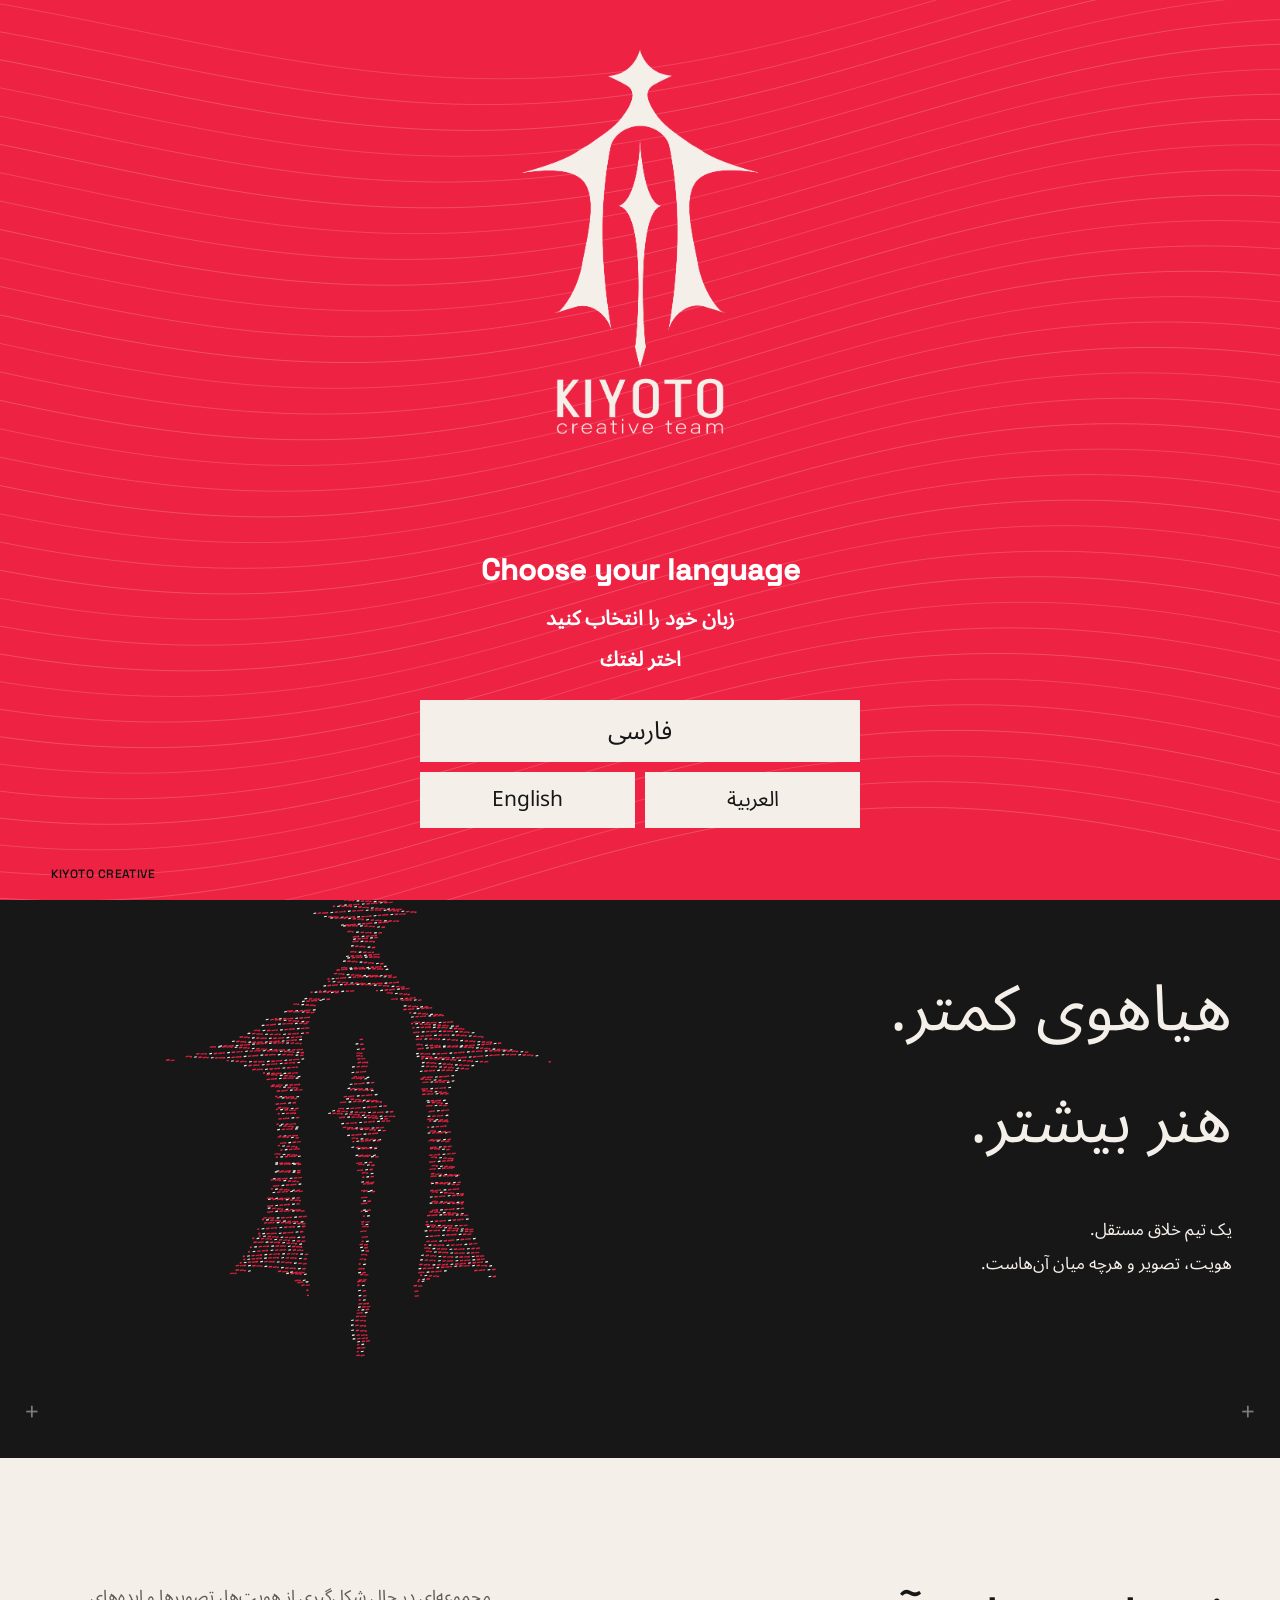
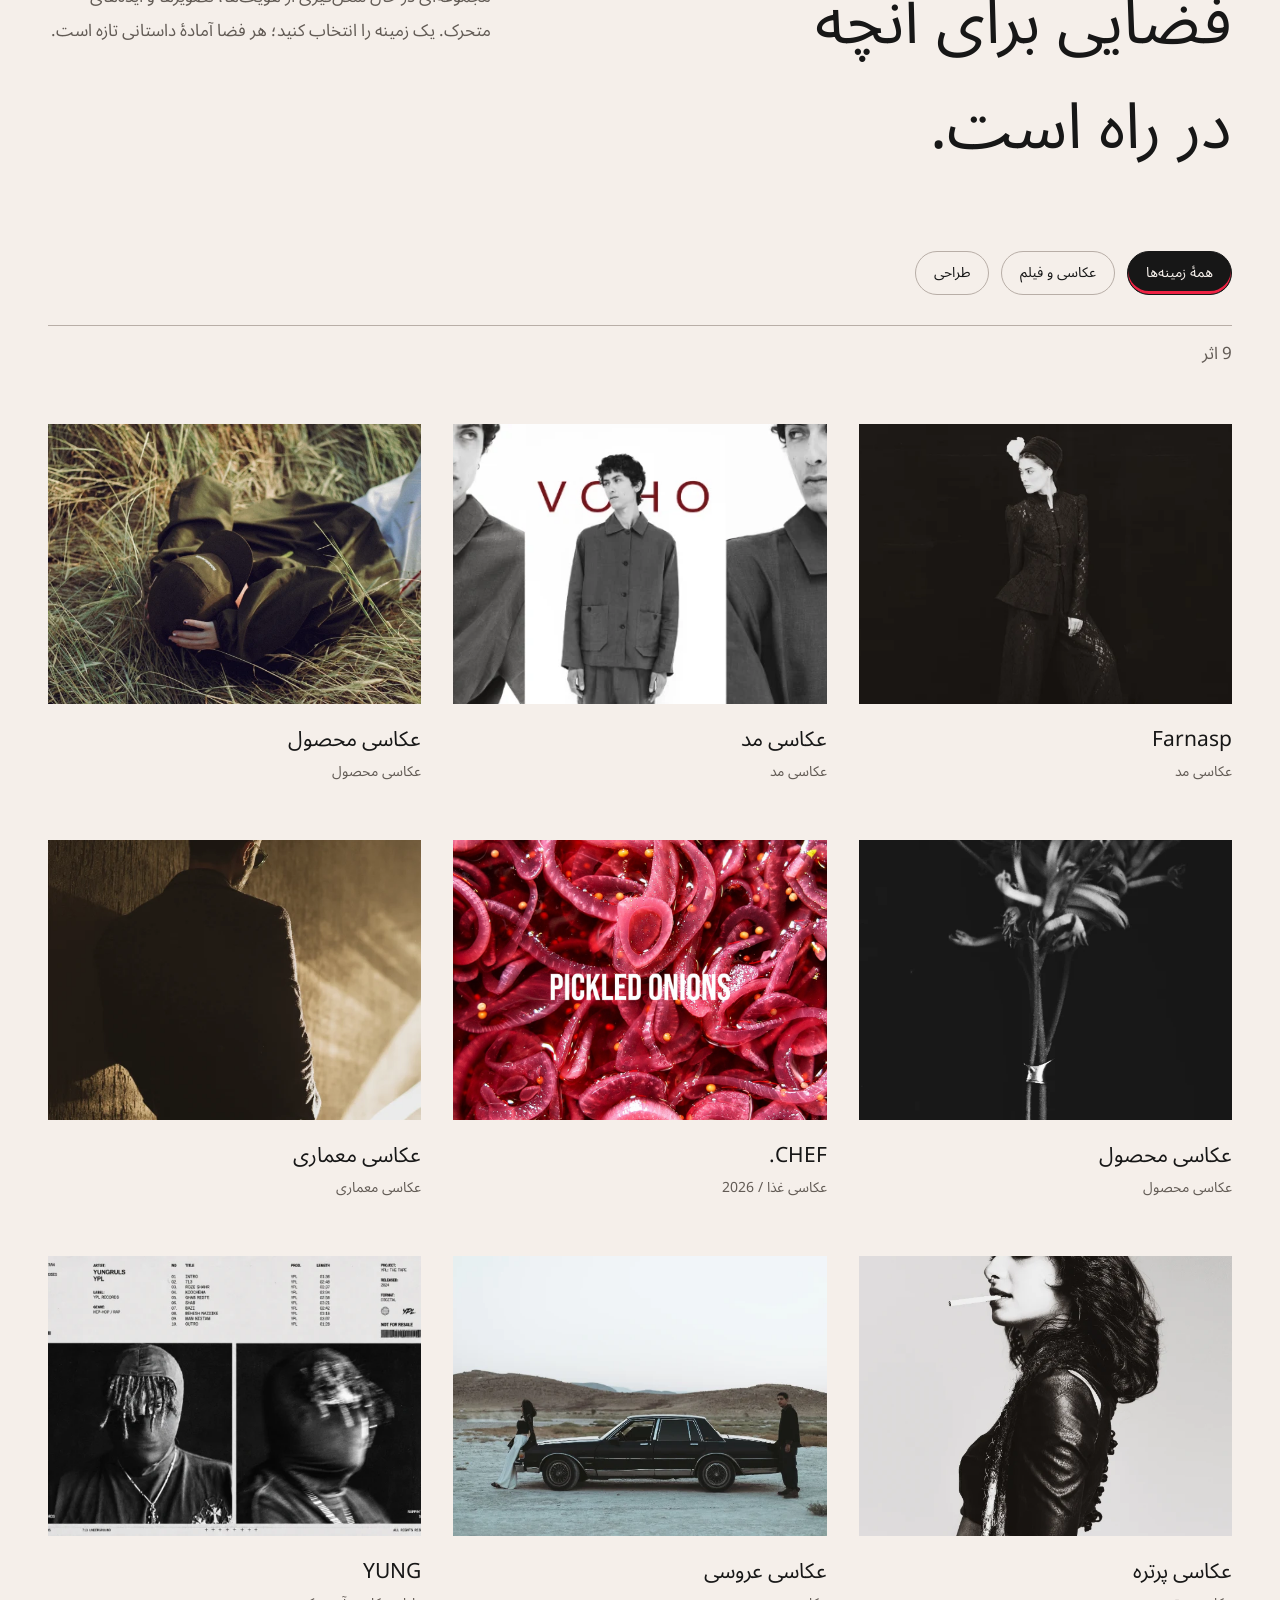
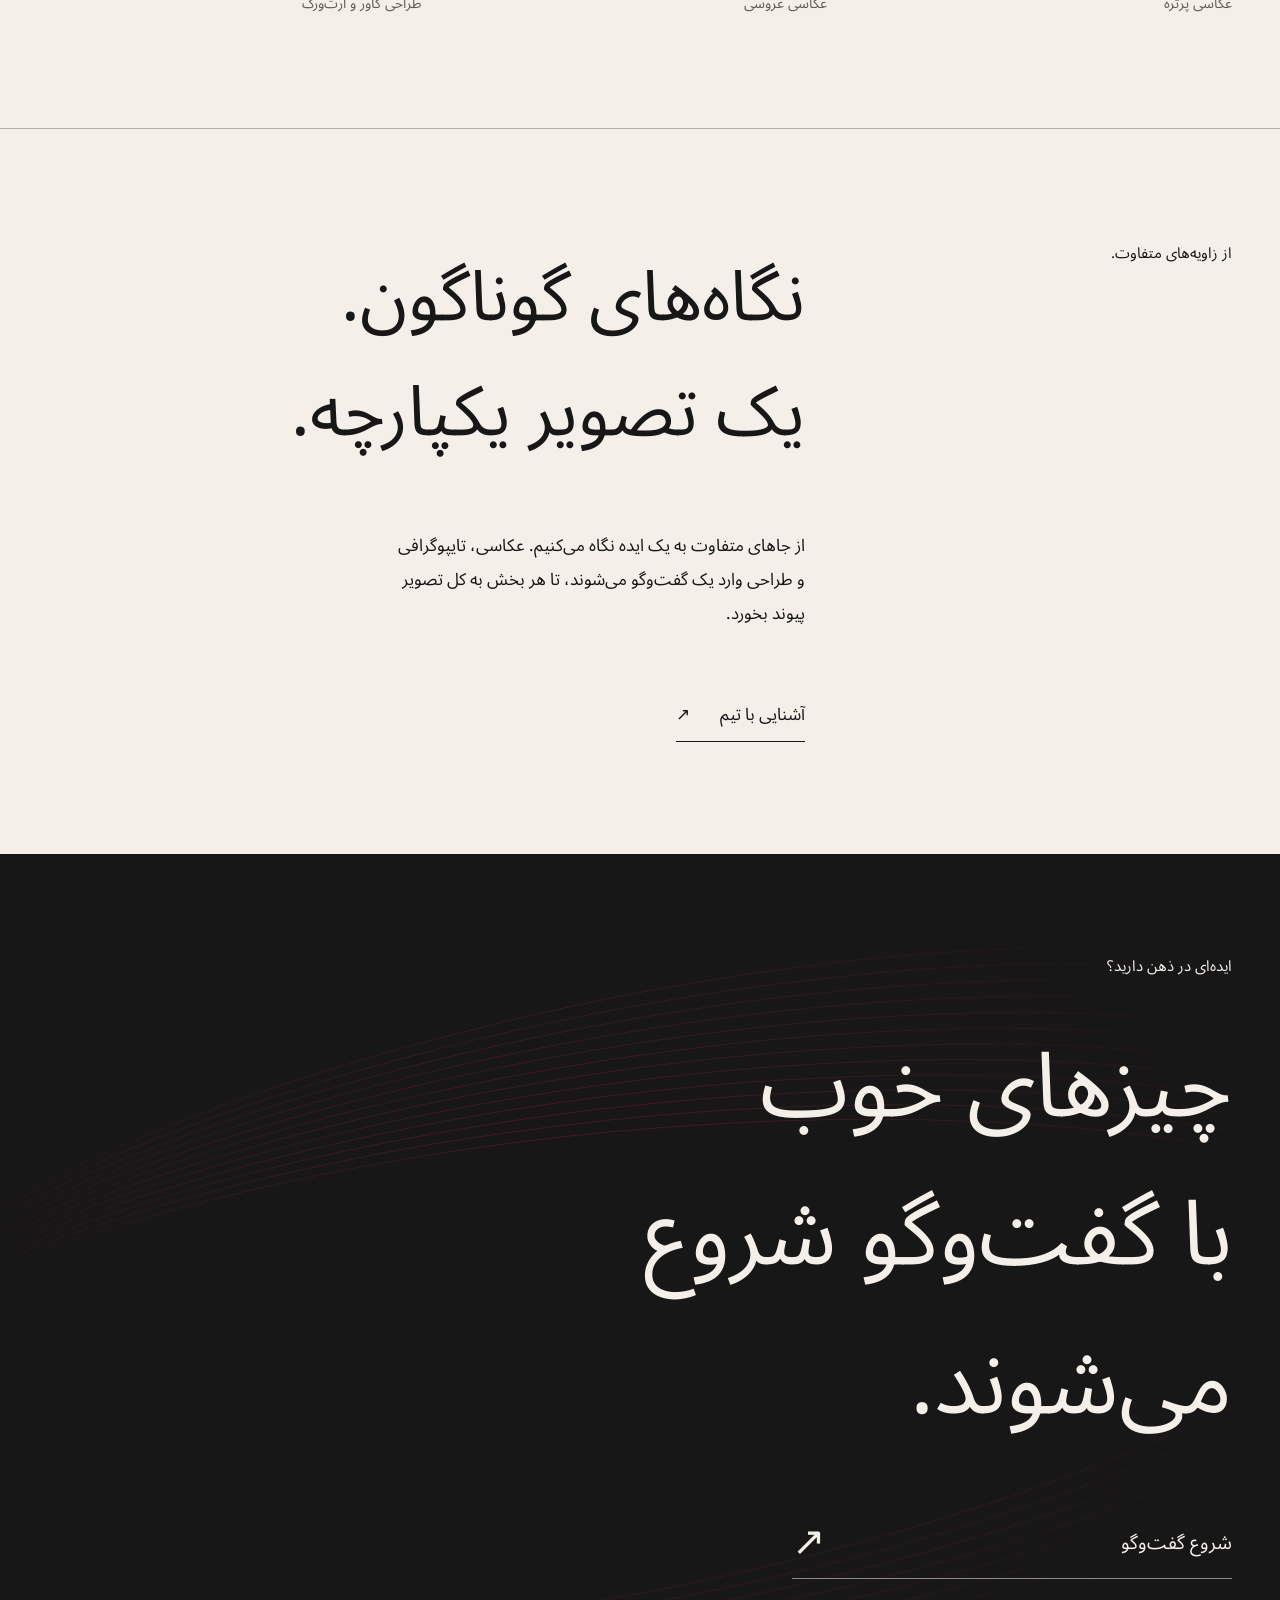
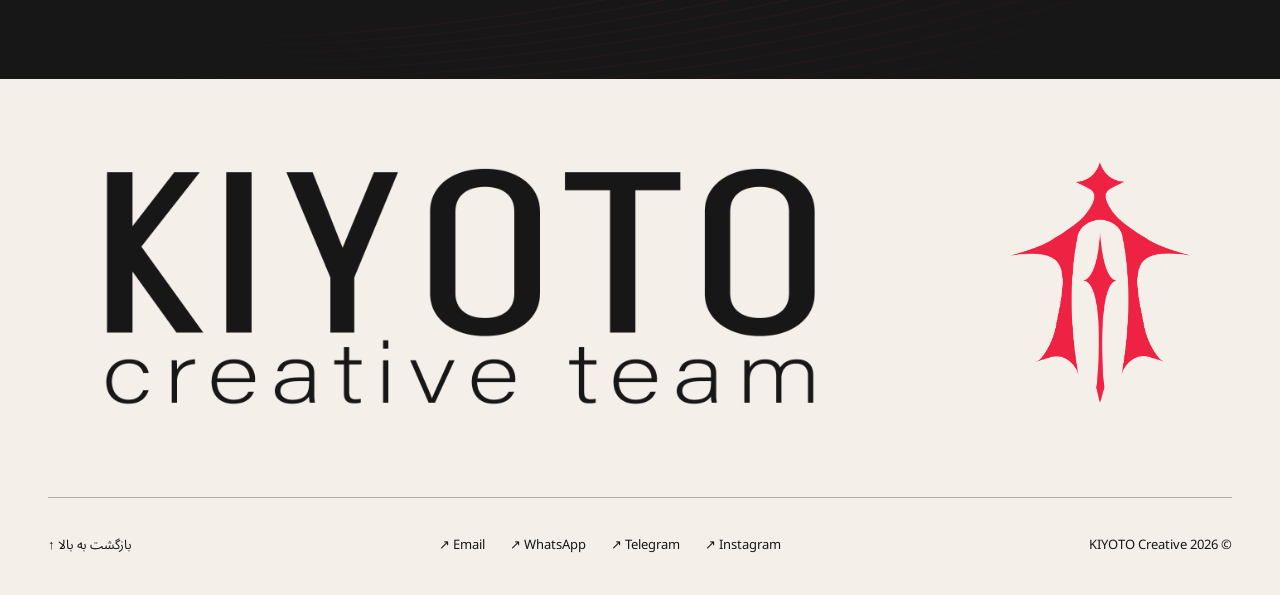
==== index.html @ bd4a12c4 "Update portfolio with KIYOTO Editor · erfan" ====
<!doctype html>
<html lang="fa" dir="rtl"><head><meta charset="utf-8"><meta name="viewport" content="width=device-width,initial-scale=1"><meta name="theme-color" content="#F5EFEA"><title>KIYOTO Creative Team</title><link rel="preload" href="assets/space-grotesk.ttf" as="font" type="font/ttf" crossorigin><link rel="stylesheet" href="assets/brand-masks.css?v=ea6741396519"><link rel="stylesheet" href="styles.css?v=574bdd9c2ec9"><script src="vendor/gsap.min.js?v=3d1bea374ab1" defer></script><script src="vendor/ScrollTrigger.min.js?v=b5bb360661f4" defer></script><script src="vendor/Flip.min.js?v=6e9434933eb2" defer></script><script src="assets/logo-points.js?v=62cf84e89394" defer></script><script src="content.js?v=70ec9538c563" defer></script><link rel="stylesheet" href="editor-runtime.css?v=fc6ba5ceea75"><script src="editor-data.js?v=8bdf3f2ffe4e" defer></script><script src="editor-runtime.js?v=61bc8ab4eb71" defer></script><script src="motion.js?v=027f578665e7" defer></script><script src="app.js?v=abcc11b5977e" defer></script><meta name="description" content="An independent creative team. Photography, film, brand identity and design."><link rel="canonical" href="https://kiyotoadv.github.io/"><link rel="icon" href="assets/site-favicon.png"><link rel="apple-touch-icon" href="assets/apple-touch-icon.png"><meta property="og:type" content="website"><meta property="og:title" content="KIYOTO Creative Team"><meta property="og:description" content="An independent creative team. Photography, film, brand identity and design."><meta property="og:url" content="https://kiyotoadv.github.io/"><meta property="og:image" content="https://kiyotoadv.github.io/assets/social-preview.png"><meta name="twitter:card" content="summary_large_image"><meta name="twitter:title" content="KIYOTO Creative Team"><meta name="twitter:description" content="An independent creative team. Photography, film, brand identity and design."><meta name="twitter:image" content="https://kiyotoadv.github.io/assets/social-preview.png"></head><body data-page="work"><div id="app"></div><noscript>KIYOTO — Please enable JavaScript. لطفاً جاوااسکریپت را فعال کنید.</noscript></body></html>
---- assets/brand-masks.css ----
:root{--symbol-mask:url("[data-uri]");--full-mask:url("[data-uri]")}
---- styles.css ----
@font-face{font-family:Space;src:url('assets/space-grotesk.ttf') format('truetype');font-weight:400;font-display:swap}
@font-face{font-family:Persian;src:url('assets/NotoSansArabic-Regular.ttf') format('truetype');font-weight:400;font-display:swap}
:root{--paper:#F5EFEA;--ink:#171717;--pink:#EE2243;--wine:#A5122C;--muted:#625B55;--rule:#b8aea7;--gutter:4vw;--ease:cubic-bezier(.22,.8,.18,1);color-scheme:light}
*{box-sizing:border-box}html{scroll-behavior:smooth;background:var(--paper);scroll-padding-top:32px}body{margin:0;background:var(--paper);color:var(--ink);font:400 17px/1.6 Space,Arial,sans-serif;-webkit-font-smoothing:antialiased;-webkit-tap-highlight-color:#ee224333}html[dir=rtl] body{font-family:Persian,Arial,sans-serif}a{color:inherit;text-decoration:none}button,select{font:inherit;color:inherit}button{cursor:pointer;border:0;border-radius:0;background:none}button,a,summary,select{touch-action:manipulation}button:focus-visible,a:focus-visible,summary:focus-visible,select:focus-visible,canvas:focus-visible{outline:3px solid var(--wine);outline-offset:5px}button[disabled]{cursor:default}h1,h2,h3,p,figure{margin:0}h1,h2,h3{font-weight:400;line-height:1.06;letter-spacing:-.055em}p{max-width:58ch;line-height:1.8;text-wrap:pretty}html[dir=rtl] h1,html[dir=rtl] h2,html[dir=rtl] h3{letter-spacing:0;line-height:1.65}html[dir=rtl] p{line-height:2}img{display:block;width:100%;height:100%;object-fit:cover}i{font-style:normal}[hidden]{display:none!important}.section{padding:120px var(--gutter)}.small-label{display:block;font-size:15px;line-height:1.6}.text-link{display:inline-flex;min-height:44px;gap:30px;align-items:center;border-bottom:1px solid var(--ink);padding-bottom:8px;margin-top:35px}.text-link:hover{color:var(--wine);border-color:var(--pink)}#main:focus{outline:none}.skip{position:fixed;inset-block-start:12px;inset-inline-start:12px;z-index:100;padding:12px 24px;background:var(--ink);color:var(--paper);transform:translateY(-180%)}.skip:focus{transform:none}.symbol{display:inline-block;width:25px;height:38px;background:currentColor;mask:var(--symbol-mask) center/contain no-repeat;-webkit-mask:var(--symbol-mask) center/contain no-repeat}
header{min-height:90px;display:grid;grid-template-columns:1fr auto 1fr;gap:40px;align-items:center;padding:20px var(--gutter);position:relative;z-index:5;border-bottom:1px solid var(--rule)}.brand{display:inline-flex;align-items:center;gap:12px;width:fit-content;font:500 31px/1 Space,Arial,sans-serif;letter-spacing:-1.5px}.brand .symbol{height:30px;width:19px}nav{display:flex;gap:38px}nav a{display:flex;align-items:center;min-height:44px;font-size:15px;position:relative;white-space:nowrap}nav a:after{content:'';position:absolute;bottom:0;left:0;right:0;height:2px;background:var(--pink);transform:scaleX(0);transition:transform .3s var(--ease)}nav a:hover:after,nav a[aria-current=page]:after{transform:scaleX(1)}.tools{justify-self:end;display:flex;align-items:center;gap:20px;direction:ltr}.tools button{min-height:44px;padding:0;font:500 13px/1 Space,sans-serif;white-space:nowrap}.tools .pause{border:1px solid var(--rule);width:42px;height:42px;border-radius:50%;font-size:17px}.tools .pause:hover{background:var(--ink);color:var(--paper)}
.masthead{padding:38px var(--gutter) 28px;overflow:hidden}.masthead-note,.masthead-foot{display:flex;justify-content:space-between;align-items:center;font-size:14px;gap:30px}.masthead-note{color:var(--muted)}.masthead-note span:last-child{text-align:end}.giant-word{font:500 26.2vw/.86 Space,Arial,sans-serif;letter-spacing:-.092em;white-space:nowrap;padding:20px .5vw 42px 0;margin-inline:-1vw;display:flex;justify-content:center;color:var(--ink)}html[dir=rtl] .giant-word{font-family:Space,Arial,sans-serif;line-height:.86;letter-spacing:-.092em}.giant-word>span{display:inline-block}.masthead-foot{padding-top:15px}.masthead-foot>a{min-height:44px;display:flex;align-items:center;gap:30px}.masthead-foot i{font-size:24px}.signal-plate{min-height:650px;background:var(--ink);color:var(--paper);position:relative;display:grid;grid-template-columns:1fr 1fr;align-items:center;isolation:isolate;overflow:hidden}.plate-copy{padding:80px 6vw;position:relative;z-index:2;pointer-events:none}.plate-copy h2{font-size:clamp(65px,8vw,130px);line-height:1.02;letter-spacing:-.065em}.plate-copy p{font-size:17px;margin-top:35px;max-width:28ch}.plate-copy p>span{display:block}html[dir=rtl] .plate-copy h2{font-size:clamp(50px,5.7vw,94px);line-height:1.75;letter-spacing:0}.signal-canvas{display:block;width:100%;height:100%;touch-action:pan-y;cursor:crosshair;outline-offset:-12px}.signal-plate>.signal-canvas{position:absolute;inset-block:0;inset-inline-end:0;width:56%;z-index:1}.signal-plate canvas:focus-visible{outline-color:var(--paper)}.plate-registration{position:absolute;inset:25px;display:flex;justify-content:space-between;align-items:end;pointer-events:none;color:#f5efea77;font-size:24px;z-index:3}
.section-intro{display:grid;grid-template-columns:1.25fr .75fr;gap:12vw;align-items:start;margin-bottom:70px}.section-intro h2{font-size:clamp(42px,5.7vw,86px);max-width:14ch;text-wrap:balance}.section-intro h2>span{display:block}.section-intro p{font-size:17px;color:var(--muted);padding-top:10px}.collection-controls{margin-bottom:55px}.group-tabs{display:flex;gap:12px;flex-wrap:wrap;padding-bottom:30px;border-bottom:1px solid var(--rule)}.group-tabs button{min-height:44px;padding:10px 18px;border:1px solid var(--rule);border-radius:30px;font-size:14px;transition:background .2s,color .2s,border-color .2s}.group-tabs button.active,.group-tabs button:hover{background:var(--ink);color:var(--paper);border-color:var(--ink)}.group-tabs button.active{box-shadow:inset 0 -3px var(--pink)}.specialism{display:flex;align-items:center;gap:25px;flex-wrap:wrap;padding-top:25px;font-size:14px}.specialism label{color:var(--muted)}.specialism select{background:var(--paper);border:0;border-bottom:1px solid var(--muted);border-radius:0;min-height:44px;min-width:240px;max-width:100%;font-size:16px}.result-count{margin-inline-start:auto;color:var(--muted)}.contact-sheet{display:grid;grid-template-columns:repeat(3,minmax(0,1fr));gap:55px 28px}.work-space{min-width:0}.empty-frame{position:relative;aspect-ratio:1.18;background:#eee7e0;border:1px solid #bcb1a7;display:grid;place-items:center;overflow:hidden}.work-space:nth-child(4n+2) .empty-frame{background:#e7dfd7}.work-space:nth-child(4n+3) .empty-frame{background:#f5efea}.frame-cross{font-size:40px;line-height:1;color:#8d8178;opacity:.5;font-weight:300;transition:transform .4s var(--ease),color .3s}.work-space:hover .frame-cross{transform:rotate(90deg);color:var(--wine)}.frame-label{position:absolute;bottom:18px;inset-inline:18px;font-size:14px;color:var(--muted);text-align:center}.frame-number{position:absolute;top:15px;inset-inline-start:18px;font-size:14px;color:var(--muted);font-variant-numeric:tabular-nums}.corner{position:absolute;width:14px;height:14px;border-color:#8d8178;border-style:solid}.corner.a{inset:14px auto auto 14px;border-width:1px 0 0 1px}.corner.b{inset:auto 14px 14px auto;border-width:0 1px 1px 0}.work-caption{padding-top:18px}.work-caption h3{font-size:21px;line-height:1.4;letter-spacing:-.025em}.work-caption>span{display:block;font-size:14px;color:var(--muted);margin-top:5px}.empty-message{padding:70px 0}.studio-note{display:grid;grid-template-columns:1fr 2fr;gap:40px 8vw;border-top:1px solid var(--rule)}.studio-note h2{font-size:clamp(45px,6.5vw,100px);grid-column:2;grid-row:1 / span 2}.studio-note h2>span{display:block}.studio-note p{grid-column:2;max-width:45ch;margin-top:25px}.studio-note .text-link{grid-column:2;justify-self:start}
.editorial-hero{position:relative;overflow:hidden;padding-top:70px;padding-bottom:95px}.editorial-hero h1{font-size:clamp(70px,9.5vw,150px);max-width:15ch;margin-top:55px}.editorial-hero h1>span{display:block}.hero-summary{display:flex;justify-content:space-between;align-items:start;gap:60px;margin-top:65px}.hero-summary>span{font-size:15px;max-width:30ch}.hero-summary>p{max-width:40ch}.hero-summary .text-link{margin-top:0}.registration-lines{height:70px;display:flex;align-items:center;gap:15px;margin-top:70px;direction:ltr}.registration-lines i{display:block;height:1px;background:var(--ink);width:33.33%;transform-origin:left}.registration-lines i:nth-child(2){height:4px;background:var(--pink)}.people{padding-top:75px;border-top:1px solid var(--rule)}.person{display:grid;grid-template-columns:1.1fr 1fr;gap:9vw;align-items:center;padding:75px 0;position:relative}.person:not(:last-child){margin-bottom:60px}.person figure{aspect-ratio:.92;overflow:hidden;background:var(--paper);mask-image:linear-gradient(transparent,#000 7%,#000 92%,transparent);-webkit-mask-image:linear-gradient(transparent,#000 7%,#000 92%,transparent)}.person img{filter:grayscale(1) brightness(1.18) contrast(1.03);mix-blend-mode:multiply;object-position:center 30%}.person:nth-child(3) img{filter:grayscale(1) brightness(1.02) contrast(1.02)}.person:nth-child(odd) figure{order:2}.person:nth-child(odd) .person-copy{order:1}.person-copy{min-width:0}.person h3{font-size:clamp(42px,5.8vw,90px);margin:28px 0 35px;line-height:1.08}.person p{font-size:18px;max-width:42ch}.role{font-size:15px;color:var(--wine)}.person-rule{position:absolute;bottom:0;inset-inline:0;height:1px;background:var(--rule);transform-origin:0 50%}.shared-field{background:var(--pink);display:grid;grid-template-columns:1fr 1fr;min-height:700px;align-items:center;padding:90px var(--gutter);gap:5vw;overflow:hidden}.shared-field h2{font-size:clamp(50px,6vw,95px);margin-top:50px}.shared-field h2>span{display:block}.shared-field p{margin-top:30px;max-width:42ch}.shared-field canvas{min-height:500px;aspect-ratio:1}.principle-grid{display:grid;grid-template-columns:repeat(3,minmax(0,1fr));gap:5vw}.principle-grid article{border-top:1px solid var(--rule);padding-top:45px}.principle-figure{position:relative;height:210px;width:100%;display:grid;place-items:center;margin-bottom:50px;direction:ltr;isolation:isolate}.principle-figure i{position:absolute;border:1px solid var(--ink);width:150px;height:150px}.principle-figure .eye{border-radius:50%;width:220px;height:140px}.principle-figure .pupil{width:64px;height:64px;border-radius:50%;background:var(--pink);border:0}.principle-figure .square.second{border-color:var(--wine);transform:rotate(45deg)}.principle-figure .circle{border-radius:50%;transform:translateX(-30px)}.principle-figure .circle.second{transform:translateX(30px);border-color:var(--wine)}.principle-grid h3{font-size:34px;margin-bottom:24px}.principle-grid p{font-size:17px;color:var(--muted)}
.practice-hero{border-bottom:1px solid var(--rule)}.practice-section{display:grid;grid-template-columns:1fr 1fr;gap:9vw}.proof-column{min-width:0}.proof-sticky{position:sticky;top:35px}.proof-board{aspect-ratio:1;position:relative;direction:ltr;overflow:hidden;isolation:isolate;background:#eee7e0}.proof-grid{position:absolute;inset:0;background:repeating-linear-gradient(0deg,transparent 0 49px,#17171708 50px),repeating-linear-gradient(90deg,transparent 0 49px,#17171708 50px)}.proof-paper{position:absolute;left:18%;top:13%;width:52%;height:66%;background:var(--paper);border:1px solid var(--muted);box-shadow:0 10px 25px #1717170c;transform-origin:50% 80%;display:grid;place-items:center}.p-one{transform:rotate(-14deg) translate(-6%,-3%);padding:20% 10%;display:flex;flex-direction:column;gap:10px}.p-one>i{width:100%;height:1px;background:var(--muted)}.p-one>i:first-child{height:80px;border:1px solid var(--rule);background:linear-gradient(145deg,transparent 49.5%,#625b5566 50%,transparent 50.5%);margin-bottom:20px}.p-two{transform:rotate(13deg) translate(25%,3%)}.p-two b{font:400 clamp(90px,15vw,220px)/1 Space,sans-serif}.p-three{transform:rotate(-2deg) translate(5%,13%);background:var(--paper)}.p-three .symbol{width:38%;height:60%;color:var(--wine)}.swatches{display:flex;gap:9px;position:absolute;bottom:8%;left:12%;right:12%;height:14px}.swatches i{flex:1;background:var(--ink)}.swatches i:nth-child(2){background:var(--pink)}.swatches i:nth-child(3){background:var(--paper);border:1px solid var(--rule)}.proof-focus{position:absolute;inset:11%;border:1px solid var(--pink);pointer-events:none}.proof-caption{position:absolute;bottom:16px;left:18px;right:18px;font:11px/1.5 Space,sans-serif;display:flex;justify-content:space-between;gap:10px;color:var(--muted)}.board-stage{color:var(--wine);white-space:nowrap}.stage-buttons{display:grid;grid-template-columns:repeat(4,minmax(0,1fr));gap:10px;margin-top:25px}.stage-buttons button{border-top:1px solid var(--rule);padding:14px 3px;text-align:start;min-height:56px;font-size:13px;line-height:1.65}.stage-buttons button>span{display:block}.stage-buttons button>span:first-child{font-size:16px;margin-bottom:9px;color:var(--muted);font-variant-numeric:tabular-nums}.stage-buttons button[aria-pressed=true]{border-color:var(--pink);box-shadow:0 -2px var(--pink)}.stage-buttons button[aria-pressed=true]>span:first-child{color:var(--wine)}.stage{min-height:85vh;padding:40px 0 100px;border-top:1px solid var(--rule);scroll-margin-top:70px;display:flex;flex-direction:column;justify-content:center}.stage-number{font-size:14px;color:var(--wine);font-variant-numeric:tabular-nums}.stage h2{font-size:clamp(40px,5.3vw,80px);margin:40px 0 30px;line-height:1.12;text-wrap:balance}.stage p{font-size:18px}.stage-tags{display:flex;gap:10px;flex-wrap:wrap;margin-top:30px;font-size:13px}.stage-tags span{border:1px solid var(--rule);border-radius:25px;padding:8px 14px}.working-modes{background:var(--ink);color:var(--paper)}.working-modes .section-intro p{color:var(--paper)}.mode-grid{display:grid;grid-template-columns:1fr 1fr;gap:12vw}.mode-grid article{border-top:1px solid #f5efea66;padding-top:40px}.mode-visual{position:relative;height:180px;margin-bottom:45px;display:flex;align-items:center;direction:ltr}.mode-visual i{display:block;position:absolute;width:140px;height:140px;border:1px solid var(--paper);border-radius:50%}.mode-grid article:first-child i{background:var(--pink);border-color:var(--pink)}.mode-visual i:nth-child(2){left:40px}.mode-visual i:nth-child(3){left:80px}.mode-grid h3{font-size:40px;margin-bottom:25px}.mode-grid p{font-size:18px}.briefing{display:grid;grid-template-columns:1fr 1fr;gap:10vw}.briefing h2{font-size:clamp(40px,5.3vw,80px)}.briefing h2>span{display:block}.briefing ul{list-style:none;padding:0;margin:0}.briefing li{padding:22px 0;border-bottom:1px solid var(--rule);font-size:19px}.faq{border-top:1px solid var(--rule);padding-top:85px}.faq .section-intro{margin-bottom:40px}.faq details{border-top:1px solid var(--rule)}.faq details:last-child{border-bottom:1px solid var(--rule)}summary{cursor:pointer;list-style:none;min-height:76px;display:flex;justify-content:space-between;gap:30px;align-items:center;padding:20px 0;font-size:24px}summary::-webkit-details-marker{display:none}summary>span{transition:transform .25s}details[open] summary>span{transform:rotate(45deg)}.faq details p{padding:0 0 35px;max-width:65ch;color:var(--muted)}
.conversation{position:relative;isolation:isolate;background:var(--ink);color:var(--paper);min-height:650px;padding:100px 7vw;overflow:hidden;display:flex;flex-direction:column;justify-content:center}.conversation h2{font-size:clamp(60px,8vw,125px);margin-top:35px;max-width:17ch;line-height:1.05;position:relative}.conversation h2>span{display:block}.conversation-link{margin-top:50px;display:inline-flex;align-items:center;justify-content:space-between;max-width:400px;border-bottom:1px solid #f5efea88;padding:15px 0;min-height:60px;font-size:19px;gap:60px}.conversation-link>span{font-size:40px;line-height:1}.conversation a:focus-visible{outline-color:var(--paper)}.conversation-lines{position:absolute;inset:-15% -10%;z-index:-1;direction:ltr;mask:radial-gradient(ellipse,#000,transparent 70%);opacity:.28;pointer-events:none}.conversation-lines i{position:absolute;left:-10%;top:calc(25% + var(--line,0)*1%);width:120%;height:55%;border:1px solid var(--pink);border-radius:50%;transform:rotate(-12deg)}footer{padding:60px var(--gutter) 28px}.footer-brand{display:flex;justify-content:space-between;align-items:center;font:500 15vw/.95 Space,sans-serif;letter-spacing:-.085em;direction:ltr;padding-bottom:60px}.footer-brand .symbol{width:7vw;height:11vw;color:var(--pink)}.footer-bottom{border-top:1px solid var(--rule);padding-top:25px;display:flex;justify-content:space-between;gap:25px;align-items:center;font-size:13px}.footer-bottom>div{display:flex;gap:25px}.footer-bottom a{min-height:44px;display:inline-flex;align-items:center}.footer-bottom a:hover{color:var(--wine)}
.language-gate{position:fixed;inset:0;width:100vw;height:100dvh;max-width:none;max-height:none;margin:0;padding:0;border:0;background:var(--pink);color:var(--paper);overflow:hidden;overscroll-behavior:contain;z-index:20}.language-gate:not([open]){display:none}.language-gate::backdrop{background:var(--pink)}.gate-currents{position:absolute;inset:0;width:100%;height:100%;pointer-events:none}.gate-logo{position:absolute;inset:4vh 15vw;background:#F5EFEA;mask:var(--full-mask) center/contain no-repeat;-webkit-mask:var(--full-mask) center/contain no-repeat;transform-origin:50% 40%;pointer-events:none}.gate-options{position:absolute;width:min(440px,84vw);left:50%;bottom:max(8vh,32px);transform:translateX(-50%);text-align:center}.gate-options h2{font:700 clamp(24px,2.3vw,34px)/1.2 Space,sans-serif;letter-spacing:-.035em;color:#fff;margin-bottom:24px}.gate-options h2>span{display:block;font:700 clamp(19px,1.6vw,23px)/1.65 Persian,sans-serif;margin-top:7px;letter-spacing:0}.language-grid{display:grid;grid-template-columns:1fr 1fr;gap:10px;direction:ltr}.language-grid button{background:var(--paper);color:var(--ink);border:1px solid var(--paper);min-height:54px;padding:10px 20px;font-size:21px}.language-grid button:first-child{grid-column:1 / -1;font-family:Persian,sans-serif;font-size:25px;min-height:62px}.language-grid button:hover{background:var(--ink);color:var(--paper);border-color:var(--ink)}.language-grid button:focus-visible{outline-color:var(--ink)}.gate-signature{position:absolute;bottom:20px;left:4vw;font:12px/1 Space,sans-serif;letter-spacing:.04em;color:var(--ink)}
@media(min-width:1600px){:root{--gutter:6vw}.signal-plate{min-height:750px}.contact-sheet{gap:70px 35px}}
@media(max-width:1000px){header{gap:20px}nav{gap:22px}.tools{gap:12px}.section{padding-block:90px}.signal-plate{min-height:560px}.plate-copy{padding-inline:5vw}.section-intro{gap:7vw}.contact-sheet{gap:40px 20px}.work-caption h3{font-size:19px}.principle-grid{gap:30px}.principle-grid h3{font-size:30px}.practice-section{gap:5vw}.stage h2{font-size:46px}.proof-caption{font-size:9px}.stage-buttons button{font-size:11px}.person{gap:6vw}.person h3{font-size:56px}.person p{font-size:17px}}
@media(max-width:780px){header{grid-template-columns:1fr auto;gap:15px;padding-block:20px}header nav{grid-row:2;grid-column:1 / -1;justify-content:space-between}.brand{font-size:29px}.tools{grid-column:2}.masthead{padding-top:30px}.masthead-note,.masthead-foot{font-size:13px}.giant-word{padding-top:35px;padding-bottom:30px;font-size:26vw}.signal-plate{min-height:0;display:block}.plate-copy{padding:55px 6vw 0}.plate-copy h2{font-size:15vw;max-width:10ch}.plate-copy p{font-size:16px}.signal-plate>.signal-canvas{position:relative;width:100%;height:440px;inset:auto}.plate-registration{inset:18px}.section-intro{grid-template-columns:1fr;gap:25px;margin-bottom:45px}.section-intro h2{font-size:52px;max-width:18ch}.section-intro p{max-width:50ch}.contact-sheet{grid-template-columns:repeat(2,minmax(0,1fr));gap:40px 18px}.specialism{gap:10px 25px}.result-count{margin-inline-start:0;width:100%}.specialism label{width:100%}.specialism select{width:100%}.studio-note{grid-template-columns:1fr;gap:25px}.studio-note h2,.studio-note p,.studio-note .text-link{grid-column:1;grid-row:auto}.studio-note h2{font-size:62px}.editorial-hero h1{font-size:clamp(58px,10vw,85px);max-width:16ch;margin-top:45px}.hero-summary{gap:35px;margin-top:40px}.hero-summary>p{max-width:35ch}.editorial-hero{padding-top:50px}.person{grid-template-columns:.95fr 1fr;gap:35px;padding-block:50px}.person h3{font-size:42px;margin-block:20px 25px}.person p{font-size:16px}.person figure{aspect-ratio:.76}.person:not(:last-child){margin-bottom:25px}.shared-field{grid-template-columns:1fr;padding-block:65px;gap:20px}.shared-field h2{font-size:60px;margin-top:25px}.shared-field canvas{min-height:0;height:470px;width:100%}.principle-grid{grid-template-columns:1fr;gap:55px}.principle-grid article{display:grid;grid-template-columns:200px 1fr;gap:25px 35px;align-items:center}.principle-figure{grid-row:1 / span 2;height:200px;margin:0}.principle-grid h3{font-size:34px;align-self:end;margin:0}.principle-grid p{align-self:start}.principle-figure .eye{width:180px}.practice-section{display:block}.proof-sticky{position:relative;top:0;max-width:500px;margin:0 auto 65px}.proof-board{aspect-ratio:1.15}.proof-caption{font-size:10px}.stage-buttons button{font-size:13px}.stage{min-height:0;padding:60px 0 70px;scroll-margin-top:25px}.stage h2{font-size:52px;max-width:15ch}.stage p{max-width:50ch}.mode-grid{gap:7vw}.mode-grid h3{font-size:32px}.mode-grid p{font-size:17px}.briefing{grid-template-columns:1fr;gap:35px}.briefing h2{font-size:55px;max-width:18ch}.conversation{min-height:580px;padding:75px 6vw}.conversation h2{font-size:10vw;max-width:17ch}.footer-bottom{flex-wrap:wrap;font-size:13px}.footer-bottom>div{gap:18px}html[dir=rtl] .plate-copy h2{font-size:12vw;line-height:1.7}html[dir=rtl] .editorial-hero h1{font-size:9vw}html[dir=rtl] .section-intro h2{font-size:44px}html[dir=rtl] .stage h2{font-size:42px}}
@media(max-width:480px){:root{--gutter:6vw}.section{padding-block:70px}nav a{font-size:14px}.tools button{font-size:12px}.tools .pause{height:40px;width:40px}.masthead-note{align-items:start;gap:25px;font-size:12px}.masthead-note>span{max-width:50%}.masthead-foot{gap:15px;align-items:start;font-size:12px}.masthead-foot>a{gap:12px;flex-shrink:0}.plate-copy p{max-width:28ch}.signal-plate>.signal-canvas{height:380px}.section-intro h2{font-size:43px}.section-intro p{font-size:17px}.group-tabs{gap:8px;padding-bottom:22px}.group-tabs button{padding:9px 14px;font-size:13px}.contact-sheet{gap:35px 13px}.empty-frame{aspect-ratio:.84}.frame-label{font-size:12px;bottom:15px;inset-inline:8px;line-height:1.6}.frame-cross{font-size:32px}.frame-number{font-size:12px;top:12px;inset-inline-start:12px}.corner{width:10px;height:10px}.corner.a{top:10px;left:10px}.corner.b{bottom:10px;right:10px}.work-caption h3{font-size:17px}.work-caption>span{font-size:12px;line-height:1.7}.studio-note h2{font-size:44px}.editorial-hero h1{font-size:15vw;margin-top:35px}.hero-summary{flex-direction:column;gap:25px}.hero-summary>p{max-width:100%}.registration-lines{margin-top:40px;height:40px}.person{grid-template-columns:1fr;gap:30px;padding-block:35px}.person:nth-child(odd) figure,.person:nth-child(odd) .person-copy{order:initial}.person figure{aspect-ratio:1}.person h3{font-size:45px}.person p{font-size:17px}.person-copy{padding-bottom:30px}.shared-field h2{font-size:46px}.shared-field canvas{height:350px}.principle-grid article{grid-template-columns:1fr;gap:25px}.principle-figure{grid-row:auto;height:210px}.principle-grid h3{font-size:35px}.stage-buttons{gap:6px}.stage-buttons button{font-size:11px;padding-inline:0}.stage h2{font-size:42px}.stage p{font-size:17px}.proof-caption{font-size:8px}.mode-grid{grid-template-columns:1fr;gap:65px}.mode-grid h3{font-size:36px}.briefing h2{font-size:43px}.briefing li{font-size:17px}.faq summary{font-size:20px}.conversation{min-height:530px}.conversation h2{font-size:12vw;margin-top:30px}.conversation-link{font-size:17px;margin-top:35px}.footer-brand{padding-bottom:35px;font-size:20vw}.footer-brand .symbol{width:10vw;height:16vw}.footer-bottom{display:block}.footer-bottom>div{margin-block:15px;flex-wrap:wrap}.gate-signature{font-size:10px;bottom:16px}.gate-options{bottom:7vh}.gate-options h2{font-size:25px}.gate-options h2>span{font-size:19px}.language-grid button{min-height:52px}.language-grid button:first-child{min-height:56px;font-size:24px}html[dir=rtl] .editorial-hero h1{font-size:11vw;line-height:1.8}html[dir=rtl] .section-intro h2{font-size:35px}html[dir=rtl] .stage h2{font-size:35px}}
@media(max-height:650px) and (min-width:541px){.gate-options{width:45vw;left:72%;top:50%;bottom:auto;transform:translate(-50%,-50%)}.gate-options h2{font-size:24px;margin-bottom:16px}.gate-options h2>span{font-size:19px;margin-top:3px}.language-grid button,.language-grid button:first-child{min-height:44px;font-size:20px;padding:6px 15px}.gate-signature{bottom:16px}}
@media(max-height:650px) and (max-width:540px){.gate-options h2{font-size:22px;margin-bottom:15px}.gate-options h2>span{font-size:19px;line-height:1.4;margin-top:4px}.language-grid button,.language-grid button:first-child{min-height:44px;font-size:20px;padding:7px 15px}.gate-options{bottom:7vh}}
.motion-off *{scroll-behavior:auto!important}.motion-off .conversation-lines i{animation-play-state:paused!important}
@media(max-width:480px){.stage-buttons{grid-template-columns:repeat(2,minmax(0,1fr));gap:8px 20px}.stage-buttons button{font-size:14px;min-height:76px}.frame-label,.frame-number,.work-caption>span{font-size:14px}html[dir=rtl] .editorial-hero h1{font-size:12.4vw}}
@media(prefers-reduced-motion:reduce){html{scroll-behavior:auto}*,*:before,*:after{scroll-behavior:auto!important;transition-duration:.001ms!important}}

.shared-field{color:#090909}.gate-signature{color:#090909}
.person-copy p+p{margin-top:1.2em}
#pooya{scroll-margin-top:30px}
#pooya img{filter:grayscale(1);object-position:50% 28%}

/* Official KIYOTO artwork: preserve the supplied letterforms and proportions. */
:root{--symbol-mask:url("assets/brand-symbol.png");--full-mask:url("assets/brand-lockup.png")}
.brand-art{display:block;flex-shrink:0;background:currentColor;mask:url("assets/brand-wordmark.png") center/contain no-repeat;-webkit-mask:url("assets/brand-wordmark.png") center/contain no-repeat;aspect-ratio:1786/690}
.brand{gap:11px;letter-spacing:0}.brand>.brand-art{width:136px;height:auto}.brand .symbol{width:22px;height:32px}
.giant-word,html[dir=rtl] .giant-word{display:block;font-size:inherit;line-height:1;letter-spacing:0;margin:0;padding:22px 0 20px;width:100%}.giant-word>.brand-art{width:100%;height:auto}
.footer-brand{display:flex;align-items:center;justify-content:space-between;gap:5vw;font-size:inherit;letter-spacing:0}.footer-brand>.brand-art{width:75%;height:auto}.footer-brand>.symbol{width:12%;height:auto;aspect-ratio:2449/3278}
@media(max-width:540px){.brand>.brand-art{width:112px}.brand .symbol{width:19px;height:28px}.giant-word,html[dir=rtl] .giant-word{padding-block:28px}.footer-brand>.brand-art{width:78%}}

.subject-filters{width:100%;margin-top:22px}.subject-filter-tier{display:flex;flex-wrap:wrap;gap:9px;margin-bottom:12px;padding-top:12px;border-top:1px solid var(--rule)}.subject-filter-tier button{padding:10px 16px;border:1px solid var(--rule);border-radius:25px;font-size:14px;line-height:1.5}.subject-filter-tier button.active{background:var(--ink);color:var(--paper);border-color:var(--ink)}.subject-filter-tier button:hover{border-color:var(--wine)}.collection-controls{flex-wrap:wrap}.collection-controls>.result-count{display:block;margin-top:15px}

/* Keep the process study with its essays on phones and tablets. */
@media(max-width:900px){.practice-section{position:relative;isolation:isolate}.proof-column{position:sticky;top:0;z-index:4;background:var(--paper);padding:10px 0 8px;border-bottom:1px solid var(--rule);margin-bottom:25px}.proof-sticky{position:static;max-width:none;margin:0}.proof-board{width:min(100%,36svh);aspect-ratio:1.15;margin-inline:auto}.stage-buttons{grid-template-columns:repeat(4,minmax(0,1fr));gap:8px;margin-top:12px}.stage-buttons button{min-height:58px;padding:8px 2px;font-size:11px;line-height:1.45}.stage-buttons button>span{display:block}.stage-buttons button>span:first-child{font-size:13px;margin-bottom:5px}.stage{min-height:calc(100svh - var(--mobile-proof-height,340px) - 24px);padding:35px 0 55px;scroll-margin-top:calc(var(--mobile-proof-height,340px) + 24px)}.stage h2{font-size:clamp(30px,7.8vw,52px)}html[dir=rtl] .stage h2{font-size:clamp(29px,7vw,42px)}}

/* Reveal the official letterforms in place, without moving the logo plate. */
.giant-word>.brand-art{position:relative;background:transparent}.logo-letter,.logo-tagline{position:absolute;inset:0;display:block;background:currentColor}.logo-tagline{clip-path:inset(69.565% 0 0 0)}

.footer-brand{gap:7%;align-items:center}.footer-brand>.brand-art{width:65%;max-width:760px}.footer-brand>.symbol{width:22%;max-width:190px;height:auto;aspect-ratio:2449/3278;flex-shrink:0}

/* Wide-screen composition: full-bleed surfaces, a shared readable content width. */
@media(min-width:1200px){
 :root{--content-width:1440px;--gutter:max(48px,calc((100vw - var(--content-width))/2))}
 .section{padding-block:112px}
 header{column-gap:48px}
 .masthead{padding-top:40px;padding-bottom:34px}
 .giant-word,html[dir=rtl] .giant-word{max-width:1180px;margin-inline:auto;padding-block:38px 32px}
 .section-intro{grid-template-columns:minmax(0,1.2fr) minmax(0,.8fr);gap:clamp(64px,6vw,120px)}
 .section-intro h2{font-size:clamp(64px,4.5vw,80px)}
 .section-intro p{max-width:44ch}
 .signal-plate{min-height:680px;padding-inline:var(--gutter);column-gap:64px}
 .plate-copy{padding:88px 0}
 .plate-copy h2{font-size:clamp(88px,6vw,116px)}
 .signal-plate>.signal-canvas{width:calc((100% - 2 * var(--gutter)) * .54);inset-inline-end:var(--gutter)}
 html[dir=rtl] .plate-copy h2{font-size:clamp(64px,4.8vw,86px)}
 .contact-sheet{gap:56px 32px}
 .studio-note{grid-template-columns:minmax(0,.7fr) minmax(0,1.6fr);gap:32px 96px}
 .studio-note h2{font-size:clamp(70px,5vw,92px)}
 .editorial-hero h1{font-size:clamp(104px,7.5vw,132px)}
 .hero-summary{gap:96px}
 .person{grid-template-columns:minmax(0,1fr) minmax(0,1fr);gap:clamp(72px,6vw,112px);padding-block:72px}
 .person figure{width:100%;max-width:580px;justify-self:center;aspect-ratio:.88}
 .person-copy{width:100%;max-width:570px;justify-self:center}
 .person h3{font-size:clamp(60px,4.5vw,78px)}
 .person p{font-size:18px;max-width:46ch}
 .shared-field{min-height:650px;gap:96px}
 .shared-field h2{font-size:clamp(64px,4.6vw,84px)}
 .shared-field canvas{width:100%;height:560px;min-height:0;max-width:650px;justify-self:center}
 .principle-grid{gap:64px}
 .principle-grid h3{font-size:32px;line-height:1.2}
 .practice-section{grid-template-columns:minmax(0,1fr) minmax(0,1fr);gap:96px}
 .proof-sticky{max-width:600px;margin-inline:auto}
 .stage{min-height:700px}
 .stage h2{font-size:clamp(58px,4.3vw,76px)}
 .stage p{max-width:48ch}
 .mode-grid{gap:120px}
 .briefing{gap:120px}
 .briefing h2{font-size:clamp(60px,4.5vw,78px)}
 .conversation{padding:100px var(--gutter);min-height:660px}
 .conversation h2{font-size:clamp(90px,6.5vw,116px)}
 .conversation-link{max-width:440px}
 .footer-brand{max-width:1100px;margin-inline:auto;gap:100px;padding-bottom:72px}
 .footer-brand>.brand-art{width:70%;max-width:740px}
 .footer-brand>.symbol{width:18%;max-width:180px}
 .footer-bottom{gap:40px}
 .project-dialog{width:min(1120px,calc(100vw - 96px))}
}
---- editor-runtime.css ----
.project-cover{border:0;padding:0;background:var(--cream,#F5EFEA);color:inherit;display:block;position:relative;width:100%;aspect-ratio:4/3;overflow:hidden;text-align:start;cursor:pointer}
.project-cover img,.project-cover video{width:100%;height:100%;object-fit:cover;display:block;transition:transform .5s ease}
.project-cover:hover img{transform:scale(1.025)}.project-cover:focus-visible{outline:3px solid #A5122C;outline-offset:4px}
.play-mark{position:absolute;inset:50% auto auto 50%;transform:translate(-50%,-50%);background:#F5EFEA;color:#171717;padding:16px;border-radius:50%}
.project-dialog{border:0;background:#F5EFEA;color:#171717;width:min(1120px,94vw);max-height:94vh;padding:clamp(20px,5vw,70px);overscroll-behavior:contain}
.project-dialog::backdrop{background:#171717aa;backdrop-filter:blur(12px)}.project-dialog-top{display:flex;justify-content:space-between;align-items:center;gap:20px}.project-close{font:inherit;font-size:34px;border:1px solid #17171755;border-radius:50%;width:52px;height:52px;background:transparent;cursor:pointer}.project-dialog h2{font-size:clamp(32px,6vw,80px);line-height:1.4;margin:35px 0}.project-description{max-width:70ch;line-height:1.9;margin-bottom:45px;white-space:pre-wrap}.project-gallery{display:grid;gap:24px}.project-gallery figure{margin:0}.project-gallery img,.project-gallery video{display:block;width:100%;height:auto}.project-close:focus-visible{outline:3px solid #A5122C}
@media(prefers-reduced-motion:reduce){.project-cover img{transition:none}}
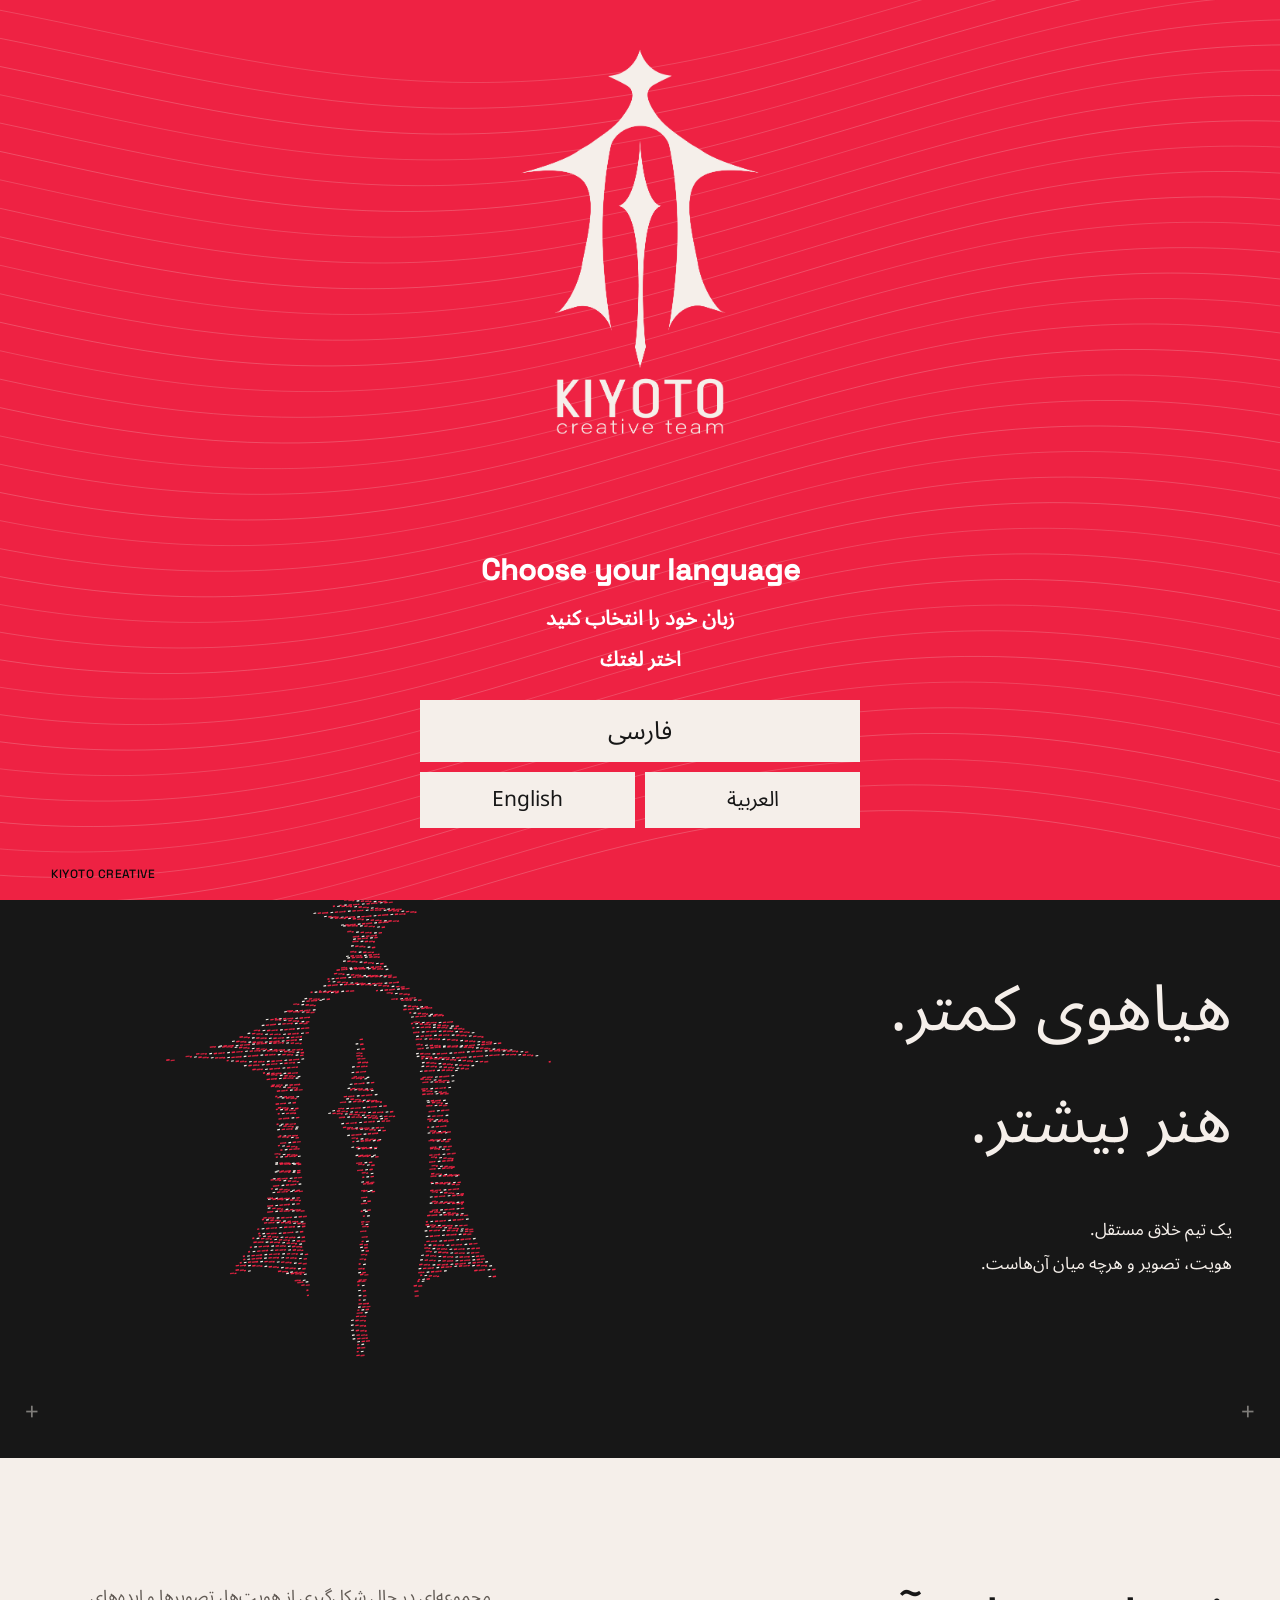
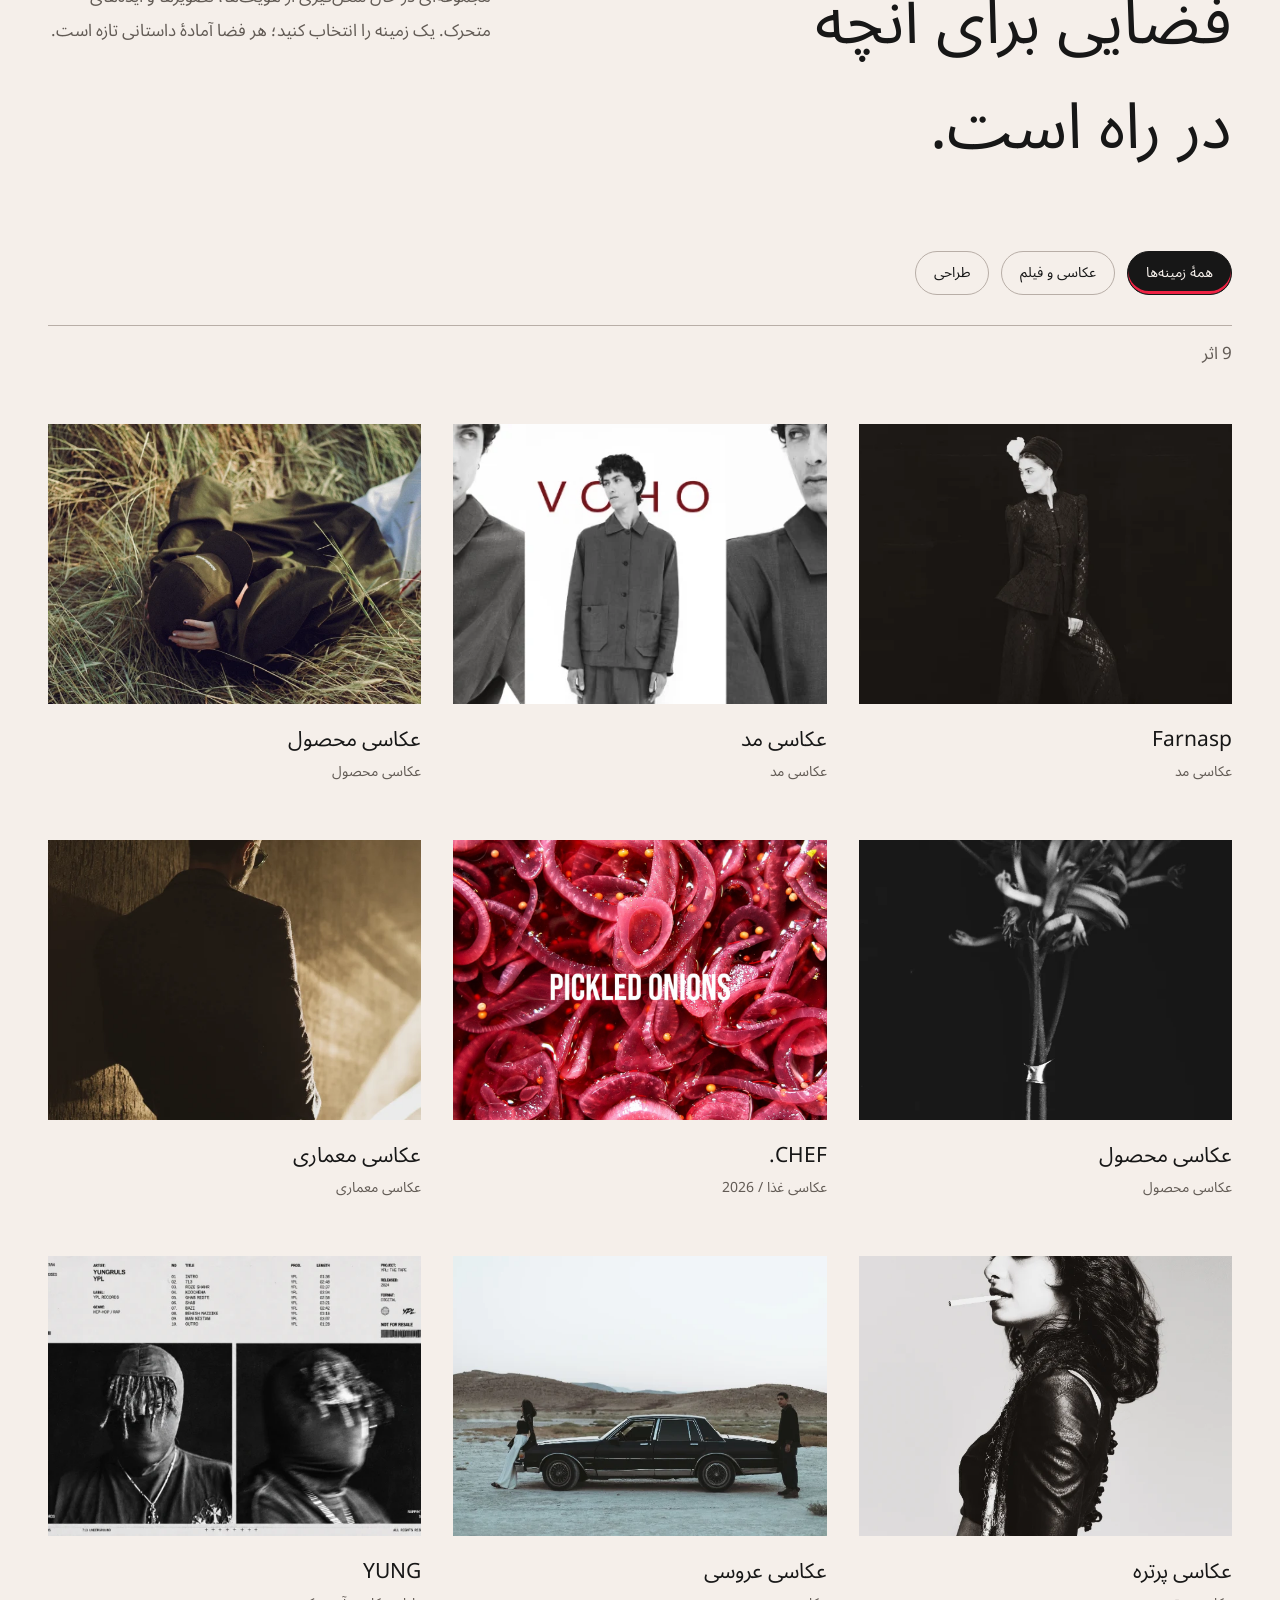
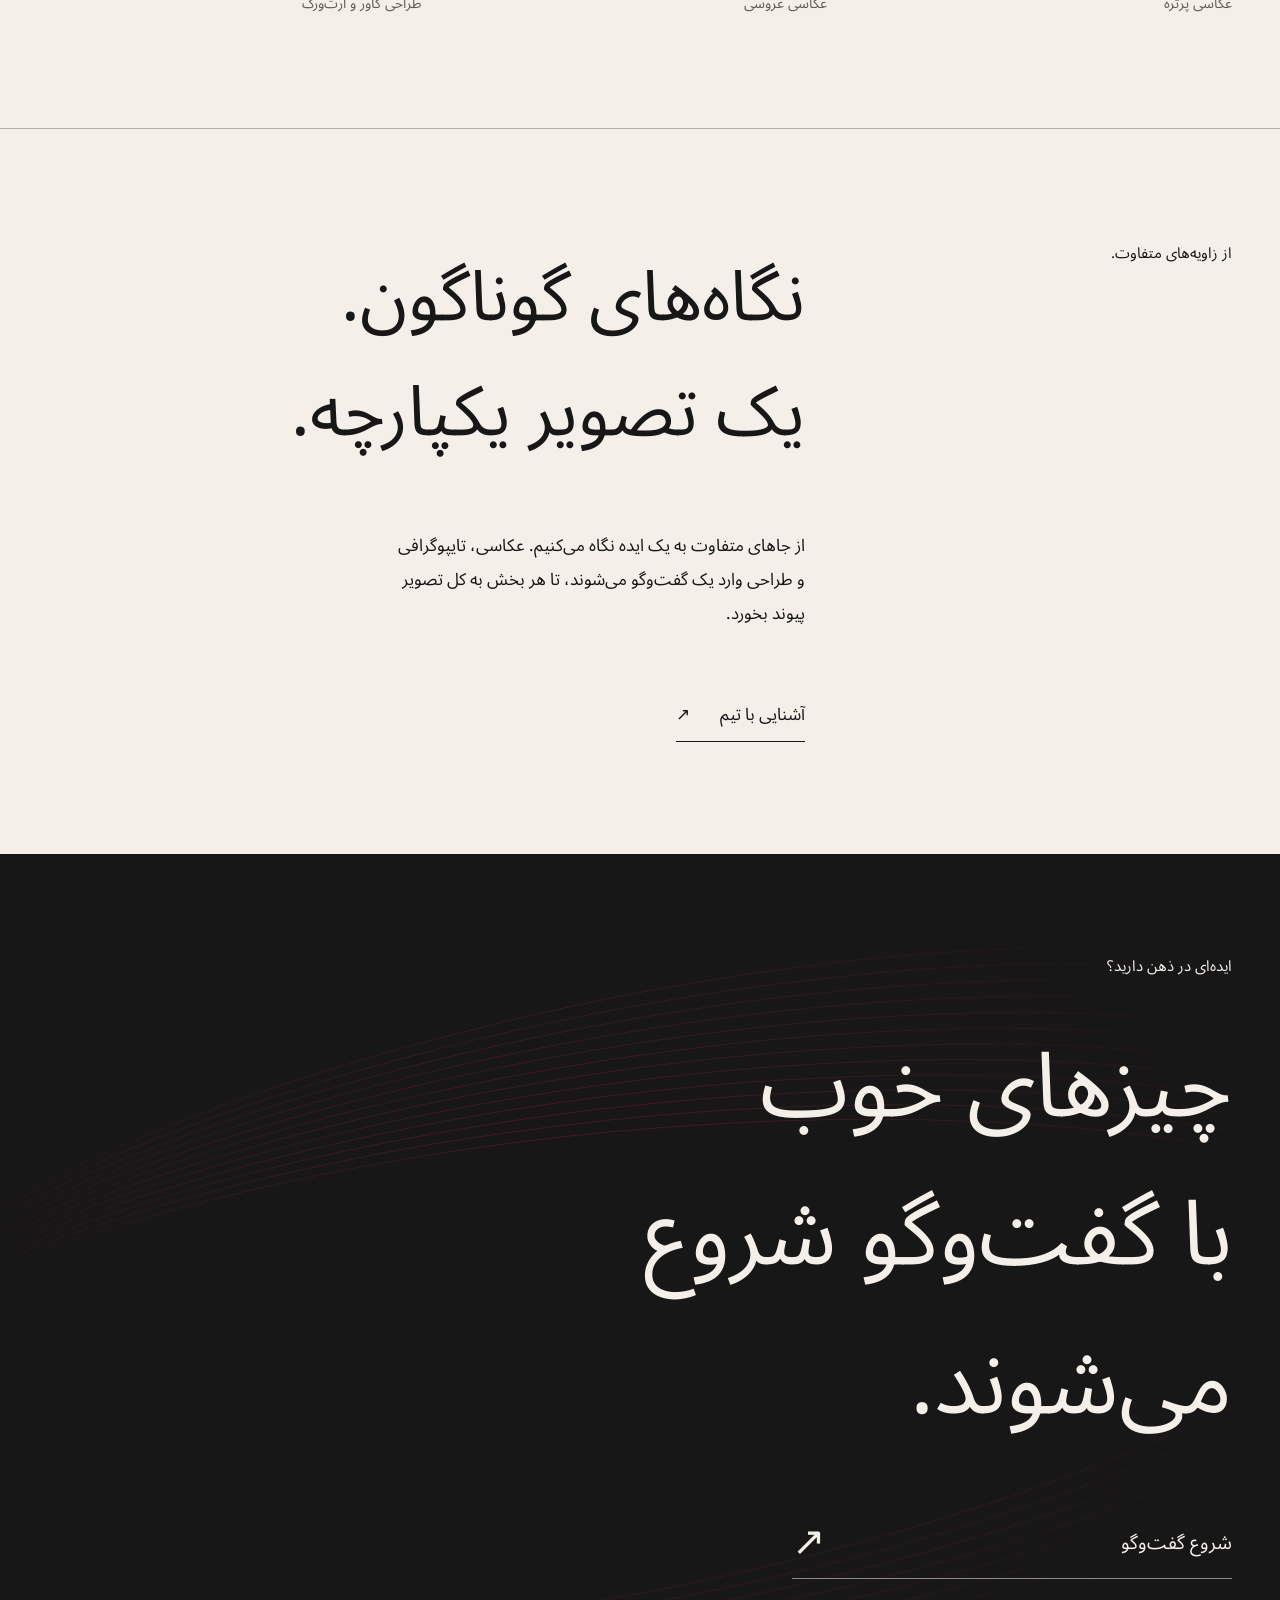
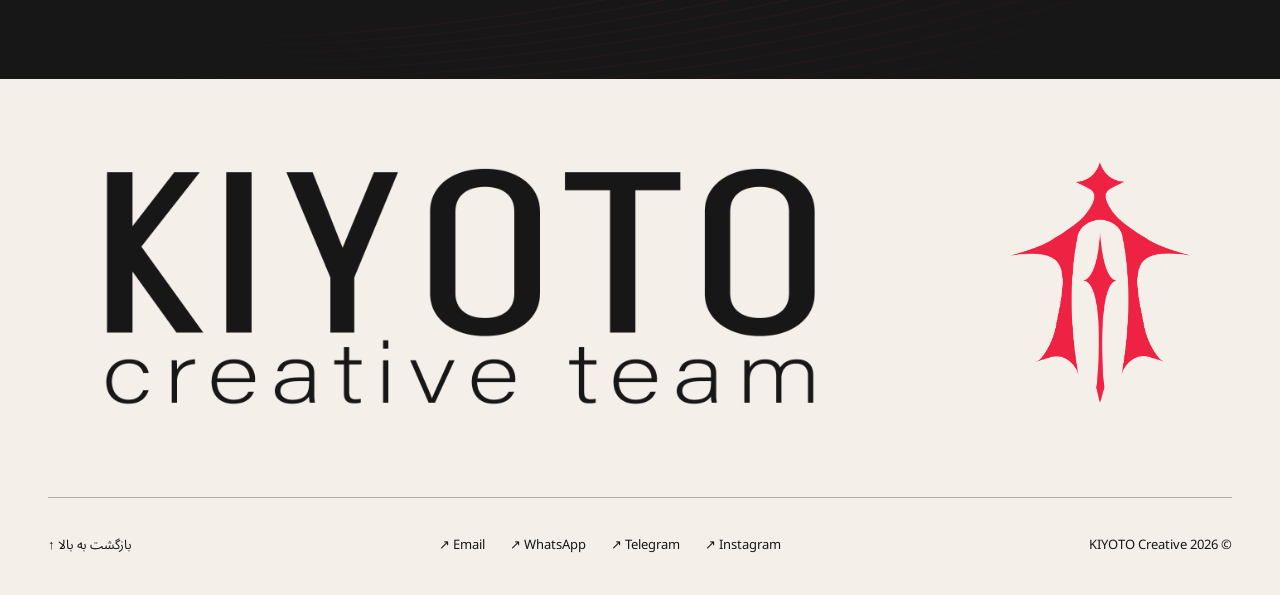
==== commit 232f4cbf: "Update portfolio with KIYOTO Editor · erfan" ====
--- a/index.html
+++ b/index.html
@@ -1,2 +1,2 @@
 <!doctype html>
-<html lang="fa" dir="rtl"><head><meta charset="utf-8"><meta name="viewport" content="width=device-width,initial-scale=1"><meta name="theme-color" content="#F5EFEA"><title>KIYOTO Creative Team</title><link rel="preload" href="assets/space-grotesk.ttf" as="font" type="font/ttf" crossorigin><link rel="stylesheet" href="assets/brand-masks.css?v=ea6741396519"><link rel="stylesheet" href="styles.css?v=574bdd9c2ec9"><script src="vendor/gsap.min.js?v=3d1bea374ab1" defer></script><script src="vendor/ScrollTrigger.min.js?v=b5bb360661f4" defer></script><script src="vendor/Flip.min.js?v=6e9434933eb2" defer></script><script src="assets/logo-points.js?v=62cf84e89394" defer></script><script src="content.js?v=70ec9538c563" defer></script><link rel="stylesheet" href="editor-runtime.css?v=fc6ba5ceea75"><script src="editor-data.js?v=8bdf3f2ffe4e" defer></script><script src="editor-runtime.js?v=61bc8ab4eb71" defer></script><script src="motion.js?v=027f578665e7" defer></script><script src="app.js?v=abcc11b5977e" defer></script><meta name="description" content="An independent creative team. Photography, film, brand identity and design."><link rel="canonical" href="https://kiyotoadv.github.io/"><link rel="icon" href="assets/site-favicon.png"><link rel="apple-touch-icon" href="assets/apple-touch-icon.png"><meta property="og:type" content="website"><meta property="og:title" content="KIYOTO Creative Team"><meta property="og:description" content="An independent creative team. Photography, film, brand identity and design."><meta property="og:url" content="https://kiyotoadv.github.io/"><meta property="og:image" content="https://kiyotoadv.github.io/assets/social-preview.png"><meta name="twitter:card" content="summary_large_image"><meta name="twitter:title" content="KIYOTO Creative Team"><meta name="twitter:description" content="An independent creative team. Photography, film, brand identity and design."><meta name="twitter:image" content="https://kiyotoadv.github.io/assets/social-preview.png"></head><body data-page="work"><div id="app"></div><noscript>KIYOTO — Please enable JavaScript. لطفاً جاوااسکریپت را فعال کنید.</noscript></body></html>+<html lang="fa" dir="rtl"><head><meta charset="utf-8"><meta name="viewport" content="width=device-width,initial-scale=1"><meta name="theme-color" content="#F5EFEA"><title>KIYOTO Creative Team</title><link rel="preload" href="assets/space-grotesk.ttf" as="font" type="font/ttf" crossorigin><link rel="stylesheet" href="assets/brand-masks.css?v=ea6741396519"><link rel="stylesheet" href="styles.css?v=574bdd9c2ec9"><script src="vendor/gsap.min.js?v=3d1bea374ab1" defer></script><script src="vendor/ScrollTrigger.min.js?v=b5bb360661f4" defer></script><script src="vendor/Flip.min.js?v=6e9434933eb2" defer></script><script src="assets/logo-points.js?v=62cf84e89394" defer></script><script src="content.js?v=70ec9538c563" defer></script><link rel="stylesheet" href="editor-runtime.css?v=fc6ba5ceea75"><script src="editor-data.js?v=4561c48b8745" defer></script><script src="editor-runtime.js?v=61bc8ab4eb71" defer></script><script src="motion.js?v=027f578665e7" defer></script><script src="app.js?v=abcc11b5977e" defer></script><meta name="description" content="An independent creative team. Photography, film, brand identity and design."><link rel="canonical" href="https://kiyotoadv.github.io/"><link rel="icon" href="assets/site-favicon.png"><link rel="apple-touch-icon" href="assets/apple-touch-icon.png"><meta property="og:type" content="website"><meta property="og:title" content="KIYOTO Creative Team"><meta property="og:description" content="An independent creative team. Photography, film, brand identity and design."><meta property="og:url" content="https://kiyotoadv.github.io/"><meta property="og:image" content="https://kiyotoadv.github.io/assets/social-preview.png"><meta name="twitter:card" content="summary_large_image"><meta name="twitter:title" content="KIYOTO Creative Team"><meta name="twitter:description" content="An independent creative team. Photography, film, brand identity and design."><meta name="twitter:image" content="https://kiyotoadv.github.io/assets/social-preview.png"></head><body data-page="work"><div id="app"></div><noscript>KIYOTO — Please enable JavaScript. لطفاً جاوااسکریپت را فعال کنید.</noscript></body></html>
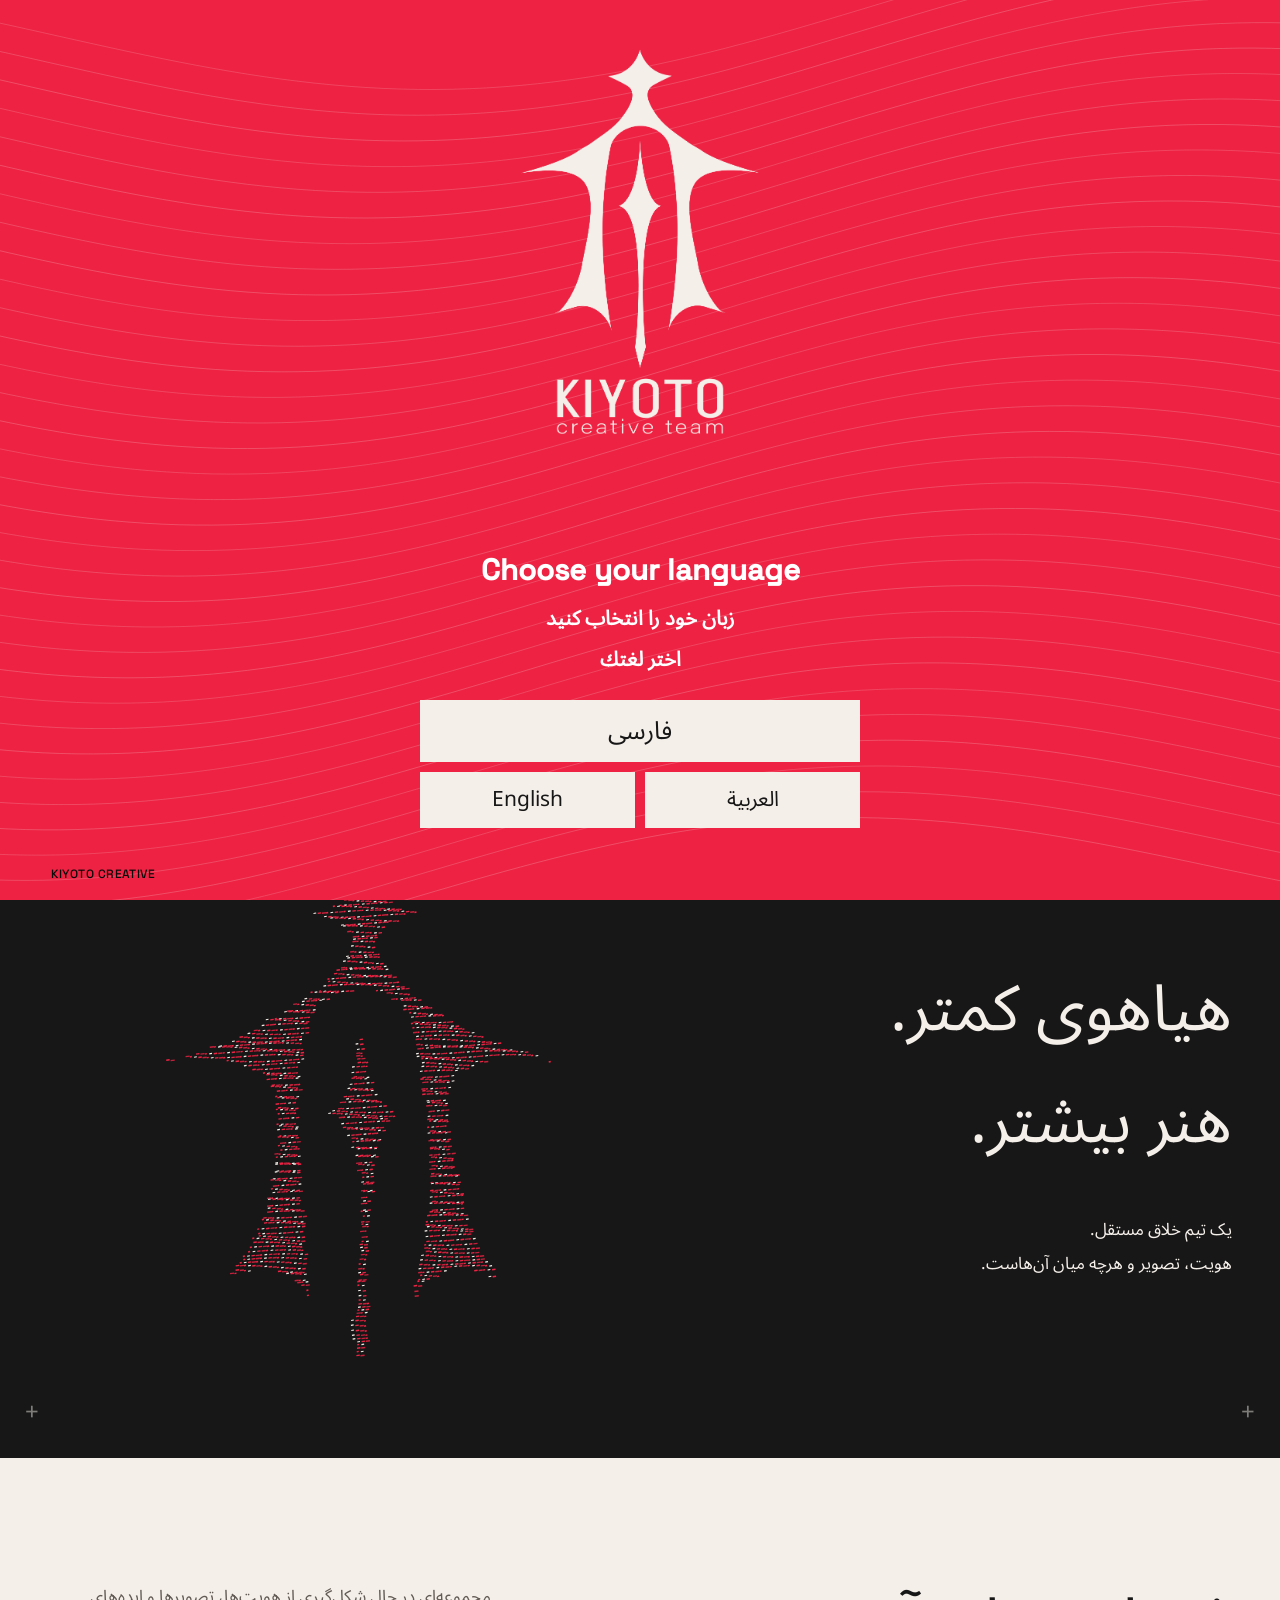
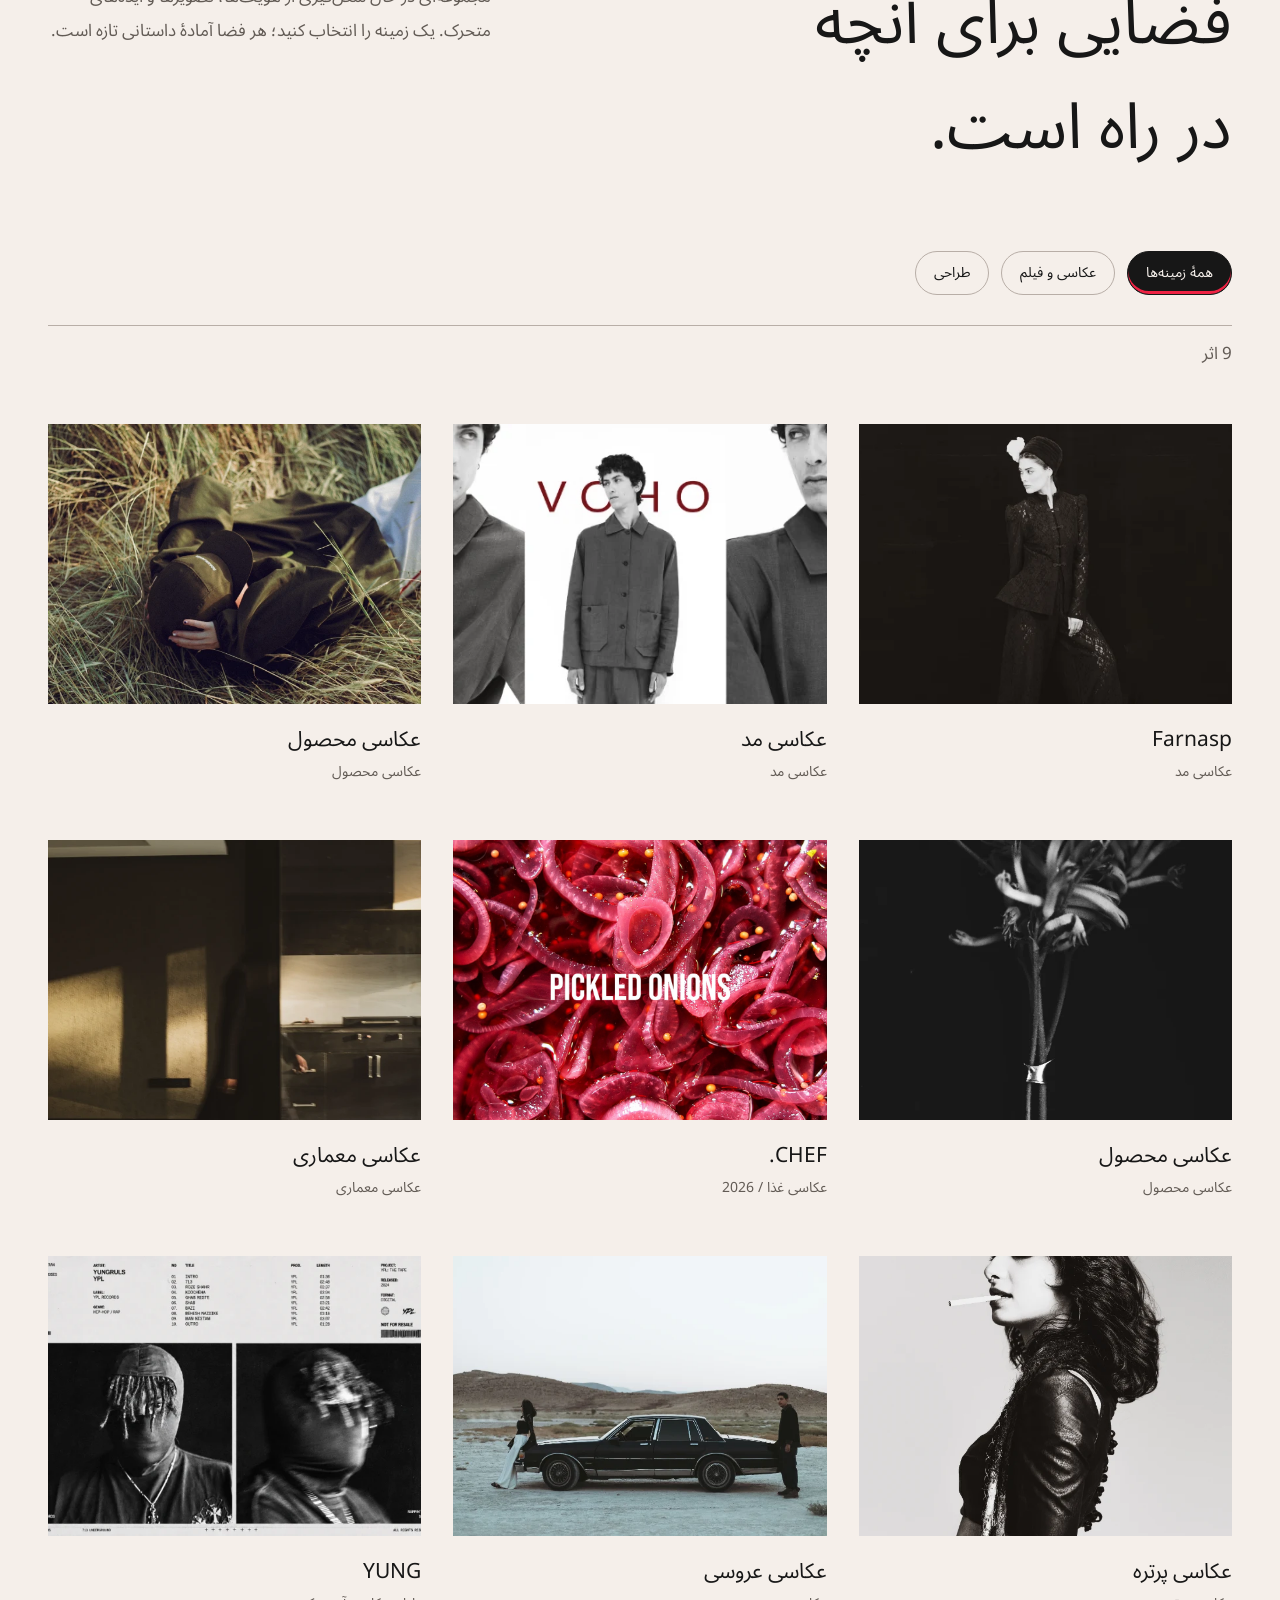
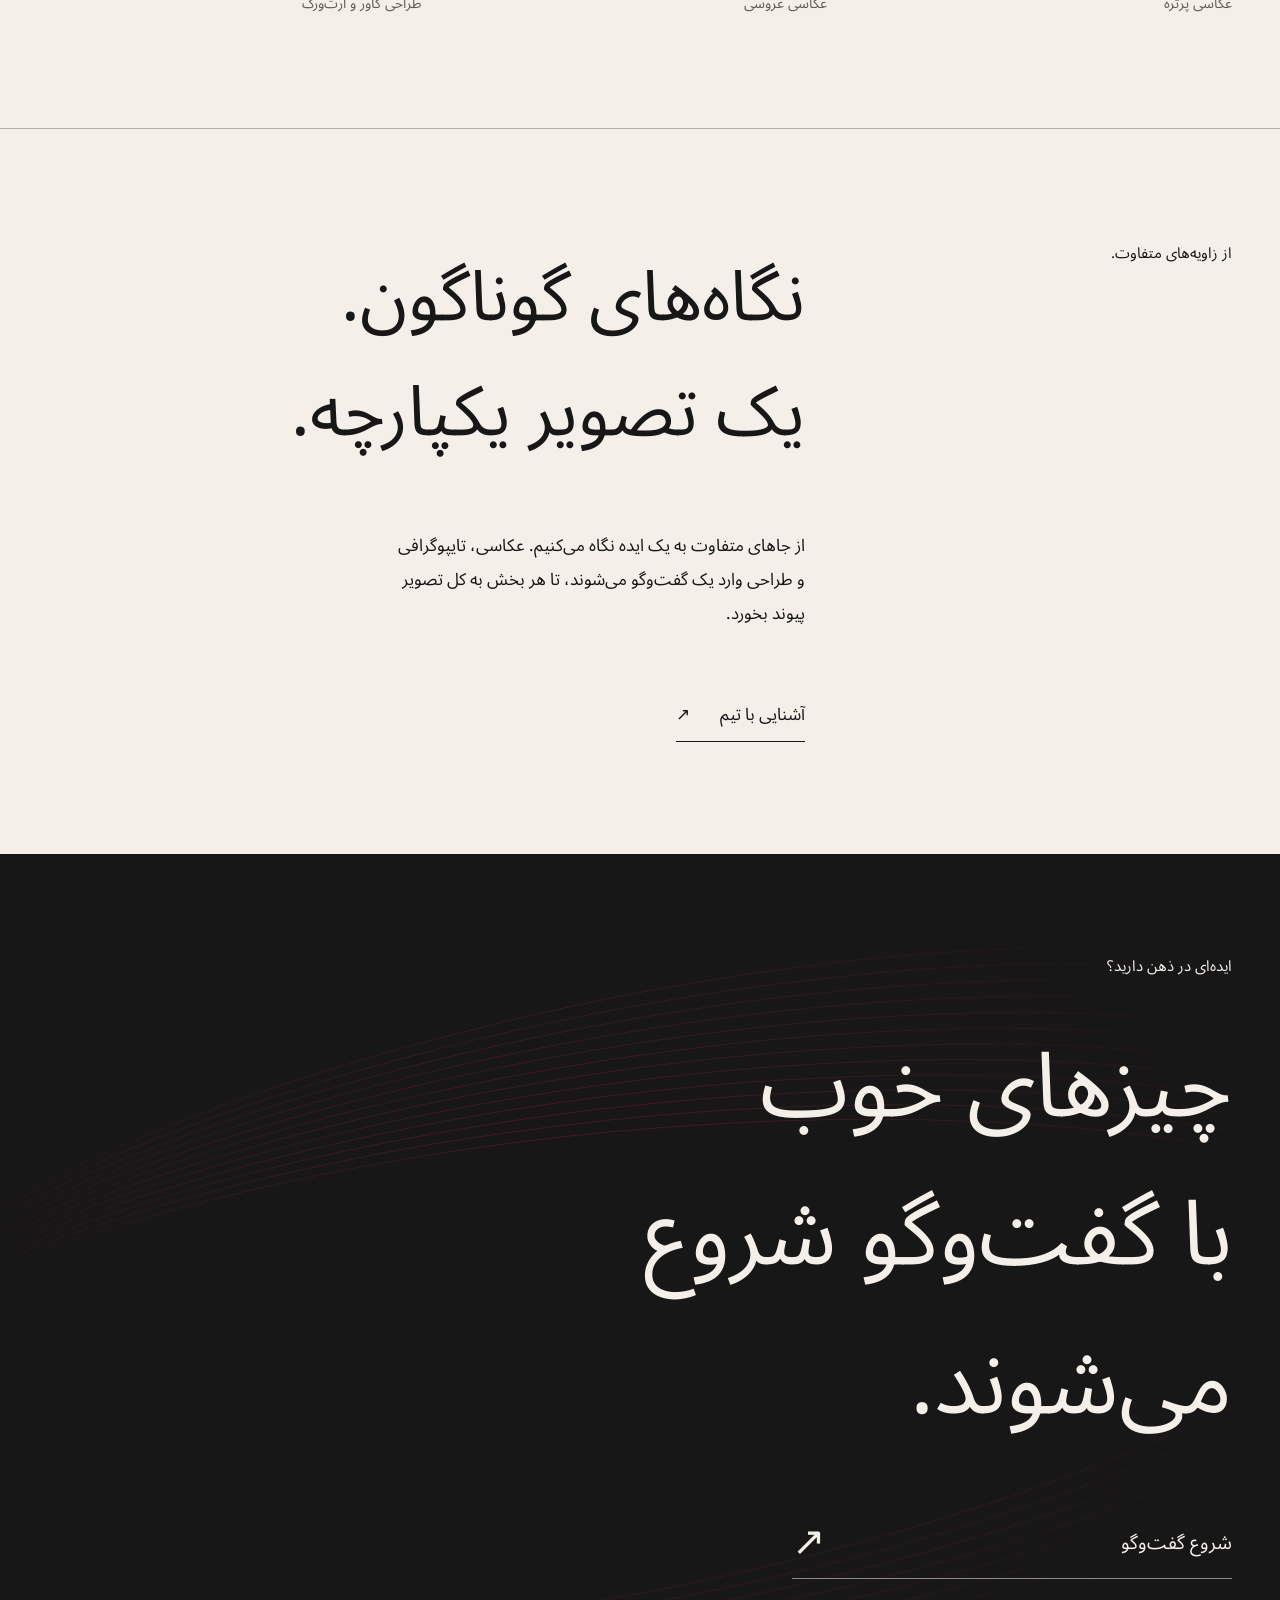
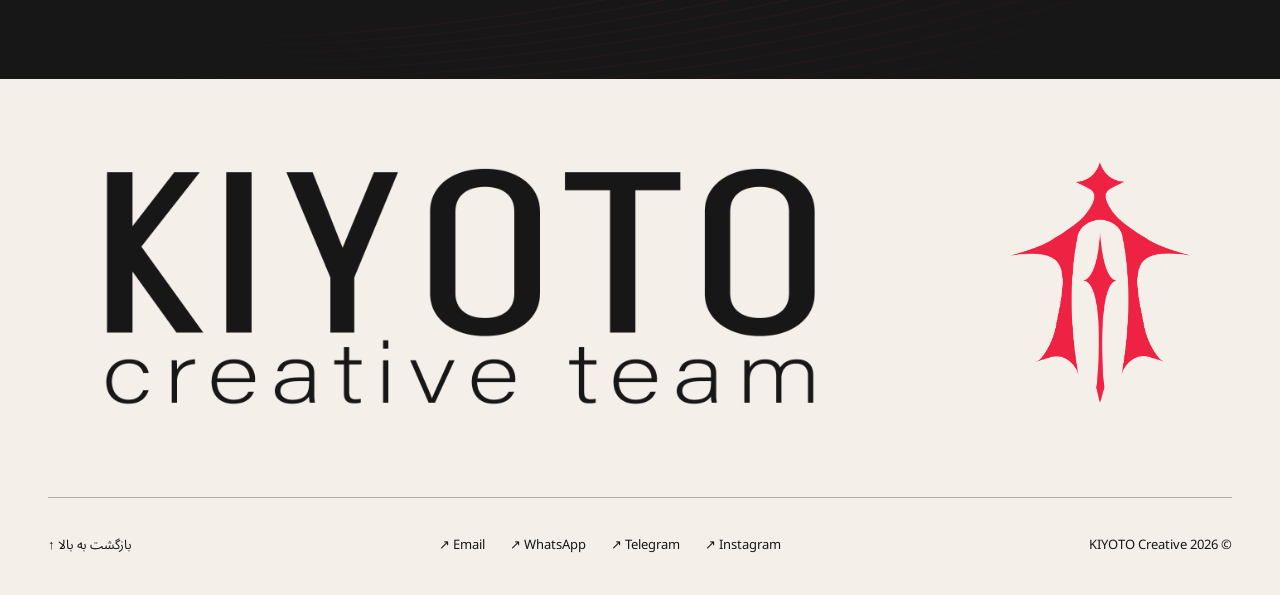
==== commit 410d0dbc: "Update portfolio with KIYOTO Editor · erfan" ====
--- a/index.html
+++ b/index.html
@@ -1,2 +1,2 @@
 <!doctype html>
-<html lang="fa" dir="rtl"><head><meta charset="utf-8"><meta name="viewport" content="width=device-width,initial-scale=1"><meta name="theme-color" content="#F5EFEA"><title>KIYOTO Creative Team</title><link rel="preload" href="assets/space-grotesk.ttf" as="font" type="font/ttf" crossorigin><link rel="stylesheet" href="assets/brand-masks.css?v=ea6741396519"><link rel="stylesheet" href="styles.css?v=574bdd9c2ec9"><script src="vendor/gsap.min.js?v=3d1bea374ab1" defer></script><script src="vendor/ScrollTrigger.min.js?v=b5bb360661f4" defer></script><script src="vendor/Flip.min.js?v=6e9434933eb2" defer></script><script src="assets/logo-points.js?v=62cf84e89394" defer></script><script src="content.js?v=70ec9538c563" defer></script><link rel="stylesheet" href="editor-runtime.css?v=fc6ba5ceea75"><script src="editor-data.js?v=4561c48b8745" defer></script><script src="editor-runtime.js?v=61bc8ab4eb71" defer></script><script src="motion.js?v=027f578665e7" defer></script><script src="app.js?v=abcc11b5977e" defer></script><meta name="description" content="An independent creative team. Photography, film, brand identity and design."><link rel="canonical" href="https://kiyotoadv.github.io/"><link rel="icon" href="assets/site-favicon.png"><link rel="apple-touch-icon" href="assets/apple-touch-icon.png"><meta property="og:type" content="website"><meta property="og:title" content="KIYOTO Creative Team"><meta property="og:description" content="An independent creative team. Photography, film, brand identity and design."><meta property="og:url" content="https://kiyotoadv.github.io/"><meta property="og:image" content="https://kiyotoadv.github.io/assets/social-preview.png"><meta name="twitter:card" content="summary_large_image"><meta name="twitter:title" content="KIYOTO Creative Team"><meta name="twitter:description" content="An independent creative team. Photography, film, brand identity and design."><meta name="twitter:image" content="https://kiyotoadv.github.io/assets/social-preview.png"></head><body data-page="work"><div id="app"></div><noscript>KIYOTO — Please enable JavaScript. لطفاً جاوااسکریپت را فعال کنید.</noscript></body></html>+<html lang="fa" dir="rtl"><head><meta charset="utf-8"><meta name="viewport" content="width=device-width,initial-scale=1"><meta name="theme-color" content="#F5EFEA"><title>KIYOTO Creative Team</title><link rel="preload" href="assets/space-grotesk.ttf" as="font" type="font/ttf" crossorigin><link rel="stylesheet" href="assets/brand-masks.css?v=ea6741396519"><link rel="stylesheet" href="styles.css?v=574bdd9c2ec9"><script src="vendor/gsap.min.js?v=3d1bea374ab1" defer></script><script src="vendor/ScrollTrigger.min.js?v=b5bb360661f4" defer></script><script src="vendor/Flip.min.js?v=6e9434933eb2" defer></script><script src="assets/logo-points.js?v=62cf84e89394" defer></script><script src="content.js?v=70ec9538c563" defer></script><link rel="stylesheet" href="editor-runtime.css?v=fc6ba5ceea75"><script src="editor-data.js?v=d0c70ea58a18" defer></script><script src="editor-runtime.js?v=61bc8ab4eb71" defer></script><script src="motion.js?v=027f578665e7" defer></script><script src="app.js?v=abcc11b5977e" defer></script><meta name="description" content="An independent creative team. Photography, film, brand identity and design."><link rel="canonical" href="https://kiyotoadv.github.io/"><link rel="icon" href="assets/site-favicon.png"><link rel="apple-touch-icon" href="assets/apple-touch-icon.png"><meta property="og:type" content="website"><meta property="og:title" content="KIYOTO Creative Team"><meta property="og:description" content="An independent creative team. Photography, film, brand identity and design."><meta property="og:url" content="https://kiyotoadv.github.io/"><meta property="og:image" content="https://kiyotoadv.github.io/assets/social-preview.png"><meta name="twitter:card" content="summary_large_image"><meta name="twitter:title" content="KIYOTO Creative Team"><meta name="twitter:description" content="An independent creative team. Photography, film, brand identity and design."><meta name="twitter:image" content="https://kiyotoadv.github.io/assets/social-preview.png"></head><body data-page="work"><div id="app"></div><noscript>KIYOTO — Please enable JavaScript. لطفاً جاوااسکریپت را فعال کنید.</noscript></body></html>
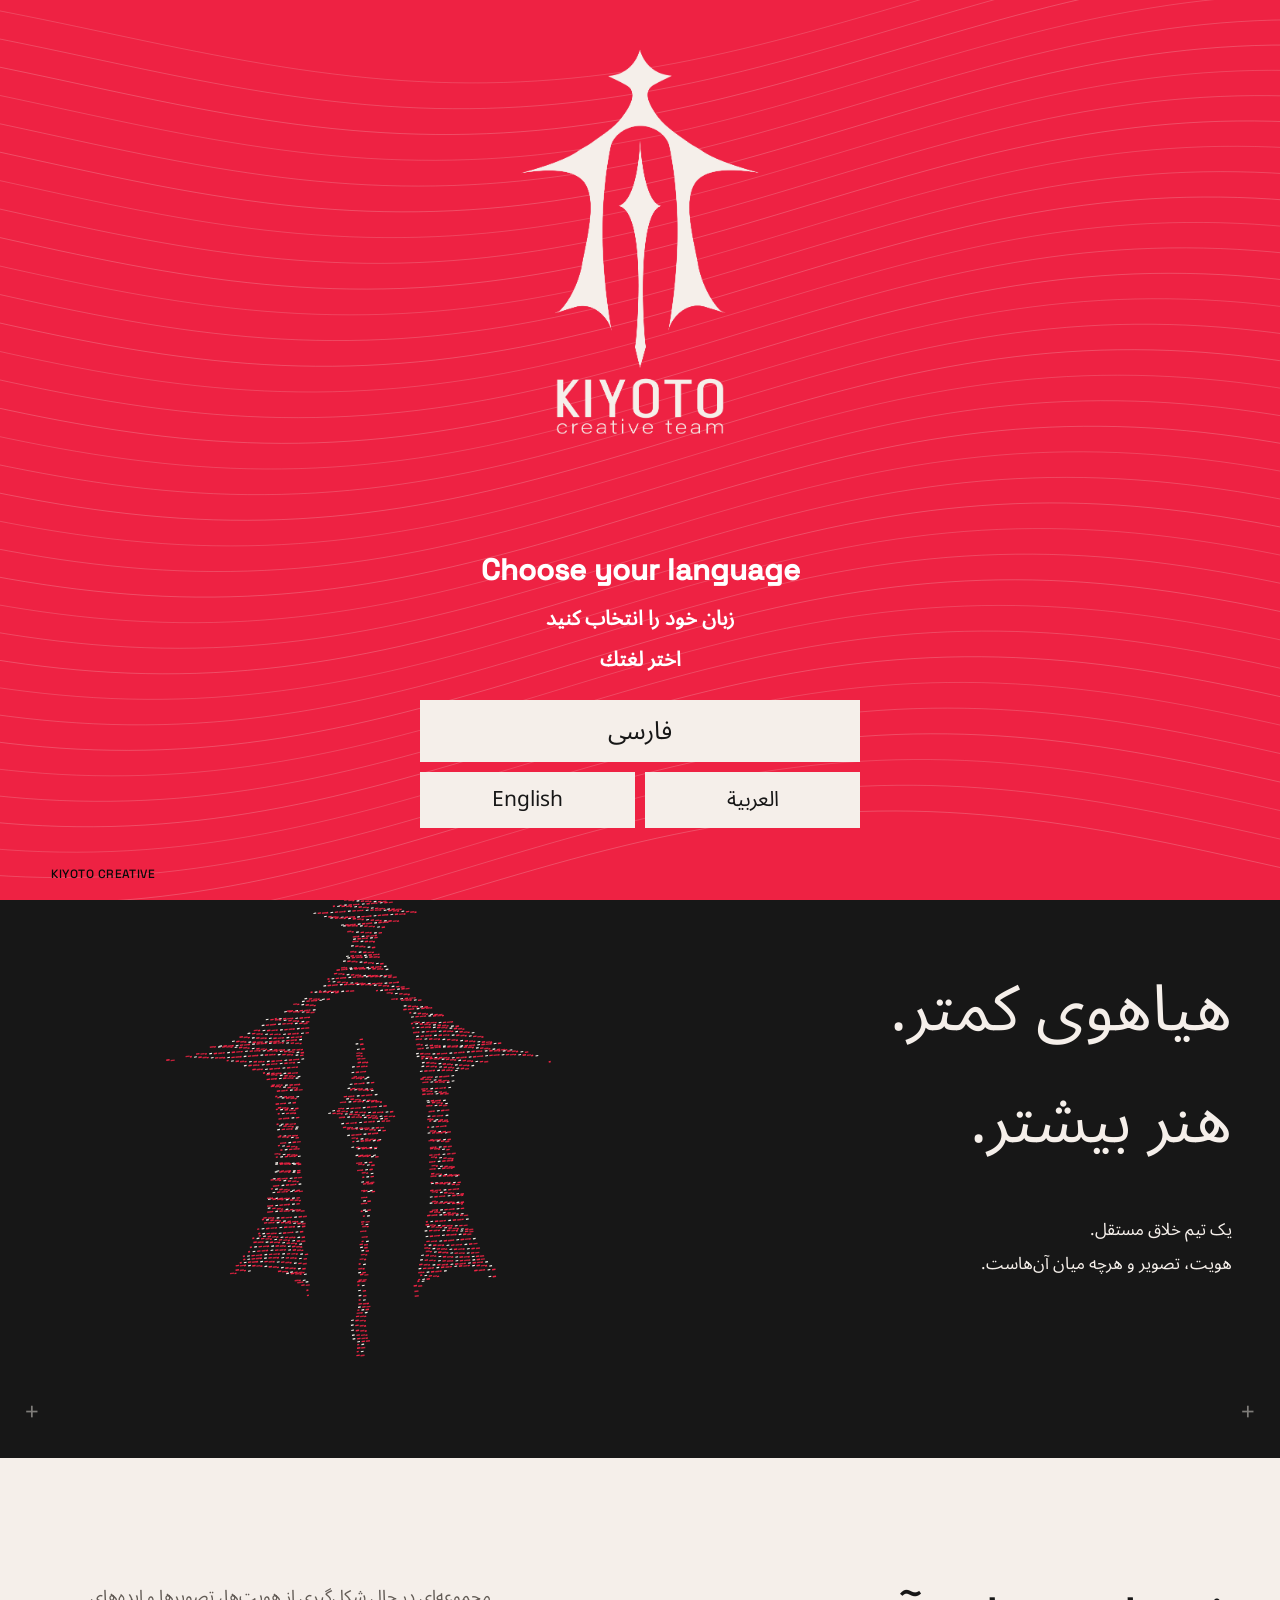
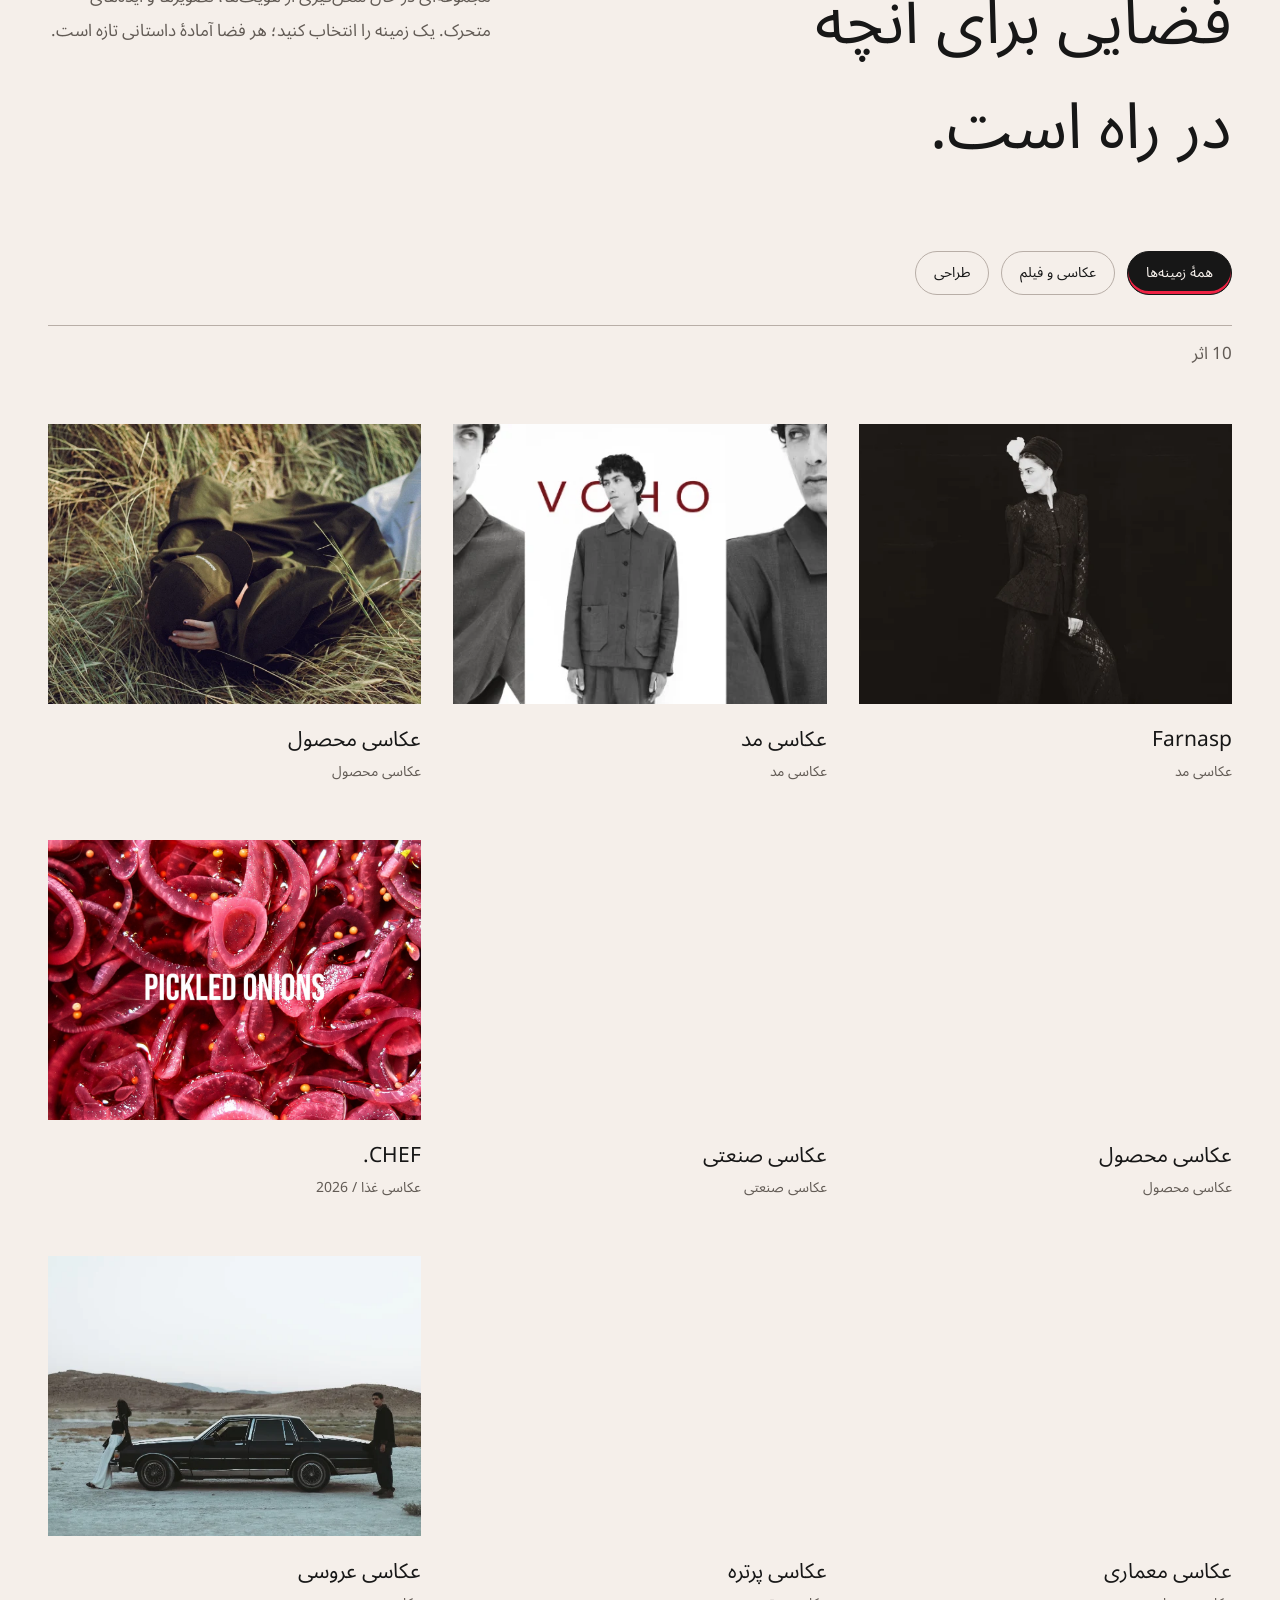
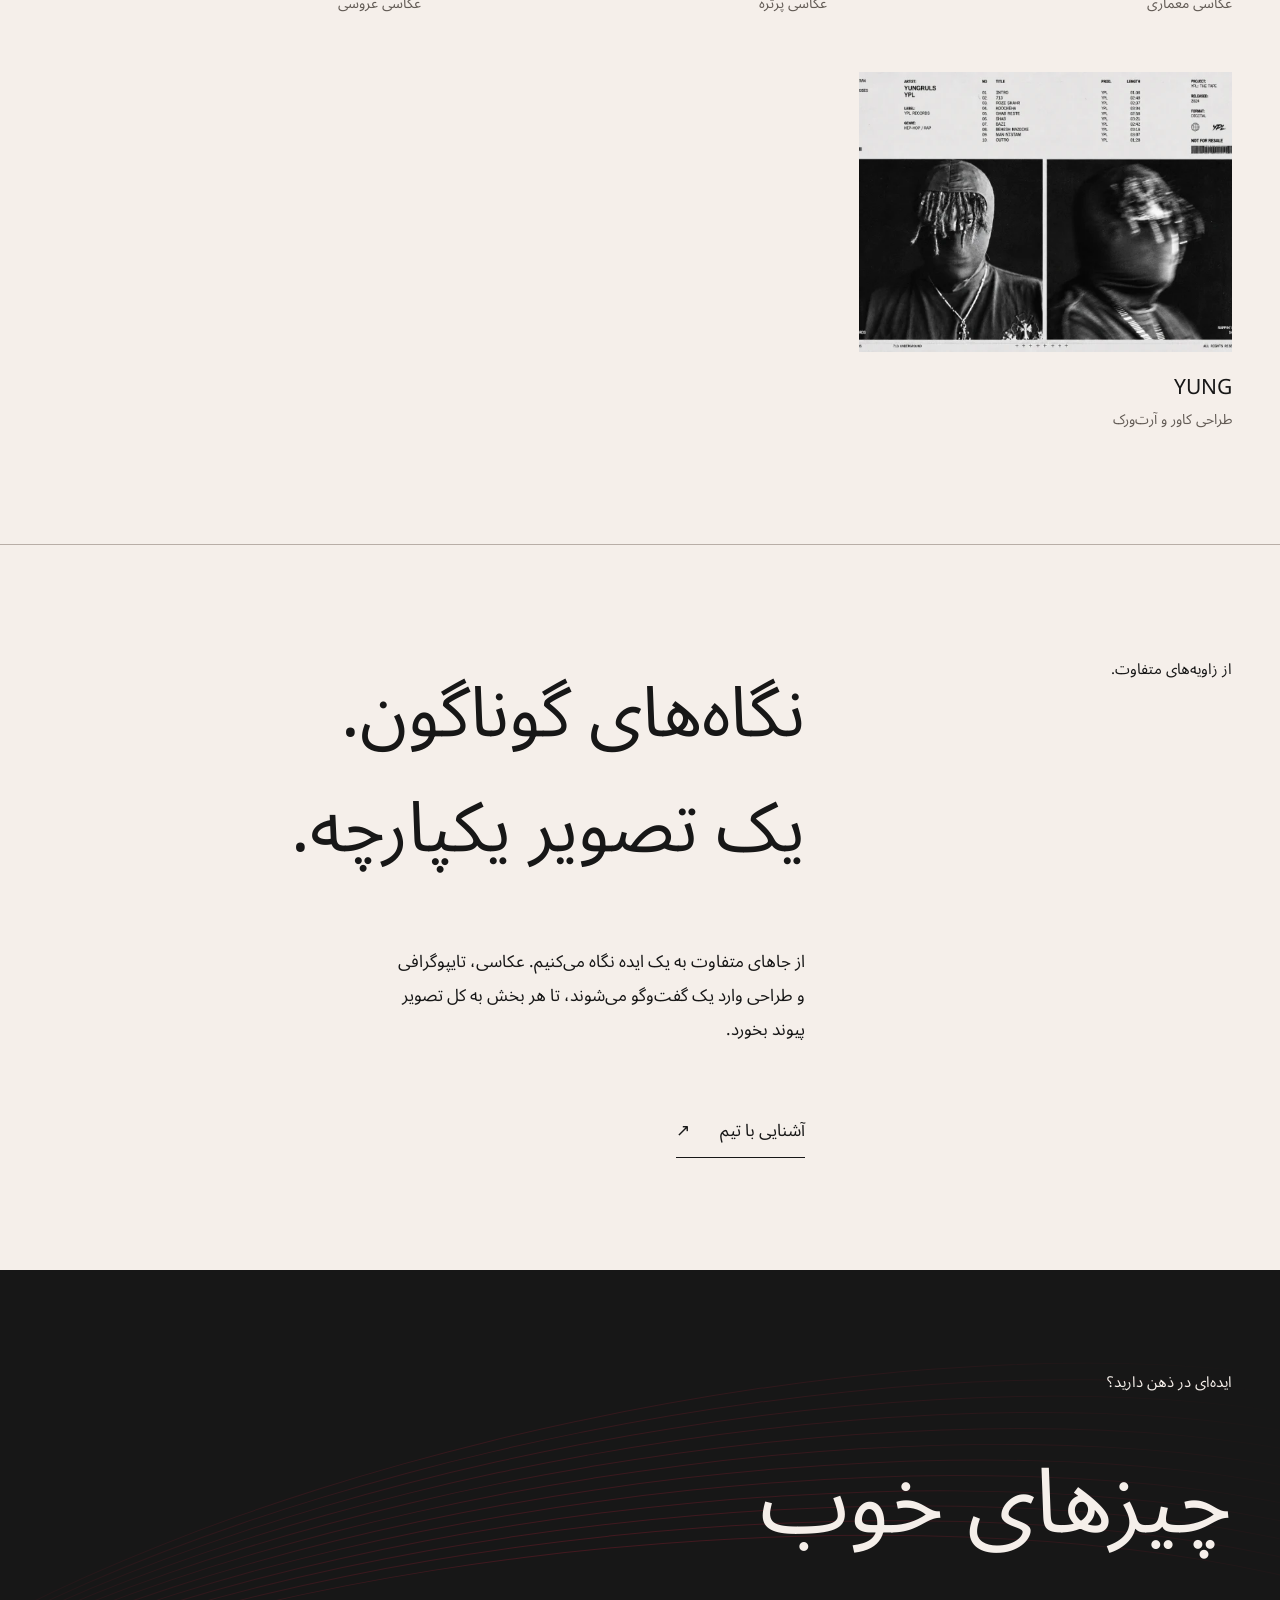
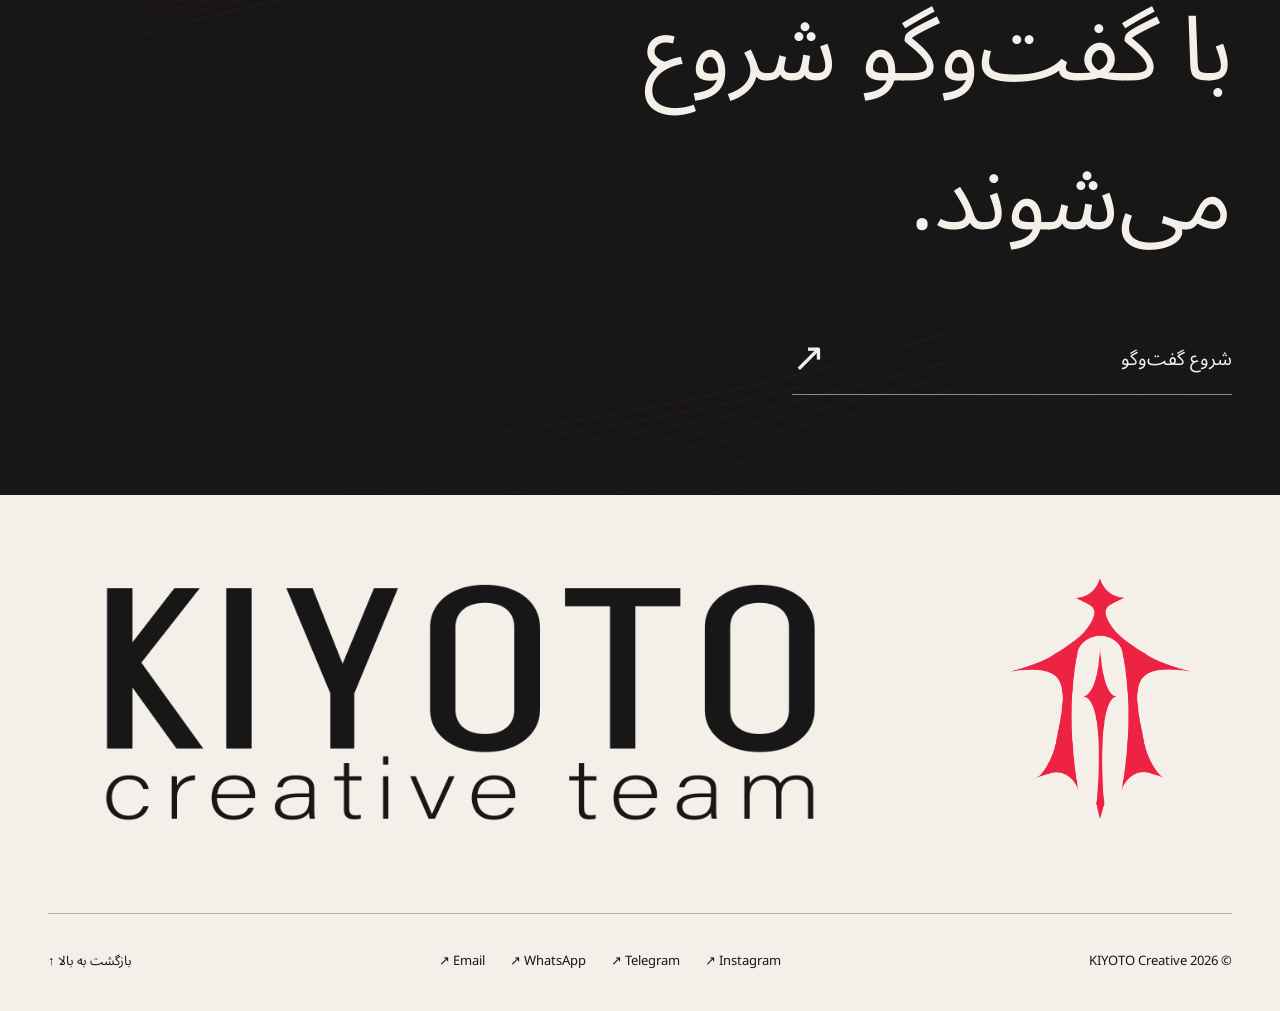
==== commit 3bd185ca: "Update portfolio with KIYOTO Editor · erfan" ====
--- a/index.html
+++ b/index.html
@@ -1,2 +1,2 @@
 <!doctype html>
-<html lang="fa" dir="rtl"><head><meta charset="utf-8"><meta name="viewport" content="width=device-width,initial-scale=1"><meta name="theme-color" content="#F5EFEA"><title>KIYOTO Creative Team</title><link rel="preload" href="assets/space-grotesk.ttf" as="font" type="font/ttf" crossorigin><link rel="stylesheet" href="assets/brand-masks.css?v=ea6741396519"><link rel="stylesheet" href="styles.css?v=574bdd9c2ec9"><script src="vendor/gsap.min.js?v=3d1bea374ab1" defer></script><script src="vendor/ScrollTrigger.min.js?v=b5bb360661f4" defer></script><script src="vendor/Flip.min.js?v=6e9434933eb2" defer></script><script src="assets/logo-points.js?v=62cf84e89394" defer></script><script src="content.js?v=70ec9538c563" defer></script><link rel="stylesheet" href="editor-runtime.css?v=fc6ba5ceea75"><script src="editor-data.js?v=d0c70ea58a18" defer></script><script src="editor-runtime.js?v=61bc8ab4eb71" defer></script><script src="motion.js?v=027f578665e7" defer></script><script src="app.js?v=abcc11b5977e" defer></script><meta name="description" content="An independent creative team. Photography, film, brand identity and design."><link rel="canonical" href="https://kiyotoadv.github.io/"><link rel="icon" href="assets/site-favicon.png"><link rel="apple-touch-icon" href="assets/apple-touch-icon.png"><meta property="og:type" content="website"><meta property="og:title" content="KIYOTO Creative Team"><meta property="og:description" content="An independent creative team. Photography, film, brand identity and design."><meta property="og:url" content="https://kiyotoadv.github.io/"><meta property="og:image" content="https://kiyotoadv.github.io/assets/social-preview.png"><meta name="twitter:card" content="summary_large_image"><meta name="twitter:title" content="KIYOTO Creative Team"><meta name="twitter:description" content="An independent creative team. Photography, film, brand identity and design."><meta name="twitter:image" content="https://kiyotoadv.github.io/assets/social-preview.png"></head><body data-page="work"><div id="app"></div><noscript>KIYOTO — Please enable JavaScript. لطفاً جاوااسکریپت را فعال کنید.</noscript></body></html>+<html lang="fa" dir="rtl"><head><meta charset="utf-8"><meta name="viewport" content="width=device-width,initial-scale=1"><meta name="theme-color" content="#F5EFEA"><title>KIYOTO Creative Team</title><link rel="preload" href="assets/space-grotesk.ttf" as="font" type="font/ttf" crossorigin><link rel="stylesheet" href="assets/brand-masks.css?v=ea6741396519"><link rel="stylesheet" href="styles.css?v=574bdd9c2ec9"><script src="vendor/gsap.min.js?v=3d1bea374ab1" defer></script><script src="vendor/ScrollTrigger.min.js?v=b5bb360661f4" defer></script><script src="vendor/Flip.min.js?v=6e9434933eb2" defer></script><script src="assets/logo-points.js?v=62cf84e89394" defer></script><script src="content.js?v=70ec9538c563" defer></script><link rel="stylesheet" href="editor-runtime.css?v=fc6ba5ceea75"><script src="editor-data.js?v=737ee76d7b07" defer></script><script src="editor-runtime.js?v=61bc8ab4eb71" defer></script><script src="motion.js?v=027f578665e7" defer></script><script src="app.js?v=abcc11b5977e" defer></script><meta name="description" content="An independent creative team. Photography, film, brand identity and design."><link rel="canonical" href="https://kiyotoadv.github.io/"><link rel="icon" href="assets/site-favicon.png"><link rel="apple-touch-icon" href="assets/apple-touch-icon.png"><meta property="og:type" content="website"><meta property="og:title" content="KIYOTO Creative Team"><meta property="og:description" content="An independent creative team. Photography, film, brand identity and design."><meta property="og:url" content="https://kiyotoadv.github.io/"><meta property="og:image" content="https://kiyotoadv.github.io/assets/social-preview.png"><meta name="twitter:card" content="summary_large_image"><meta name="twitter:title" content="KIYOTO Creative Team"><meta name="twitter:description" content="An independent creative team. Photography, film, brand identity and design."><meta name="twitter:image" content="https://kiyotoadv.github.io/assets/social-preview.png"></head><body data-page="work"><div id="app"></div><noscript>KIYOTO — Please enable JavaScript. لطفاً جاوااسکریپت را فعال کنید.</noscript></body></html>
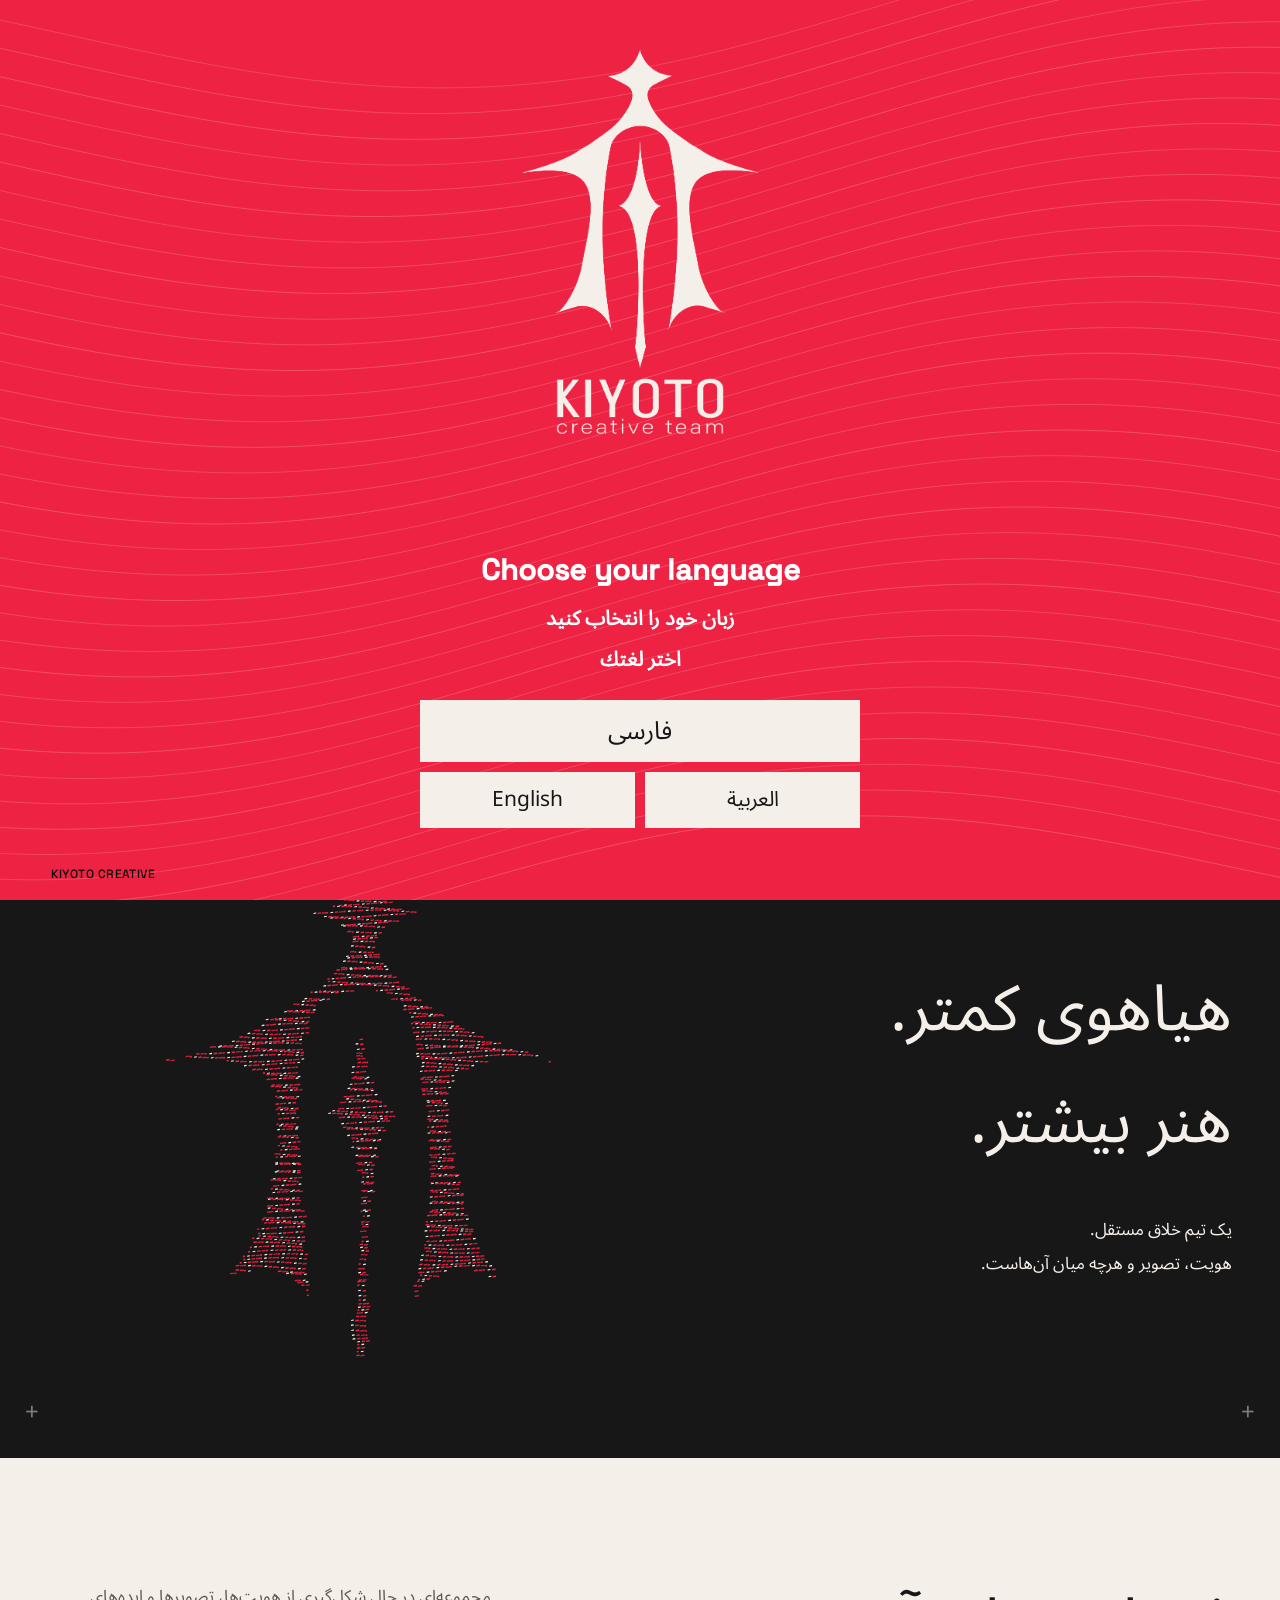
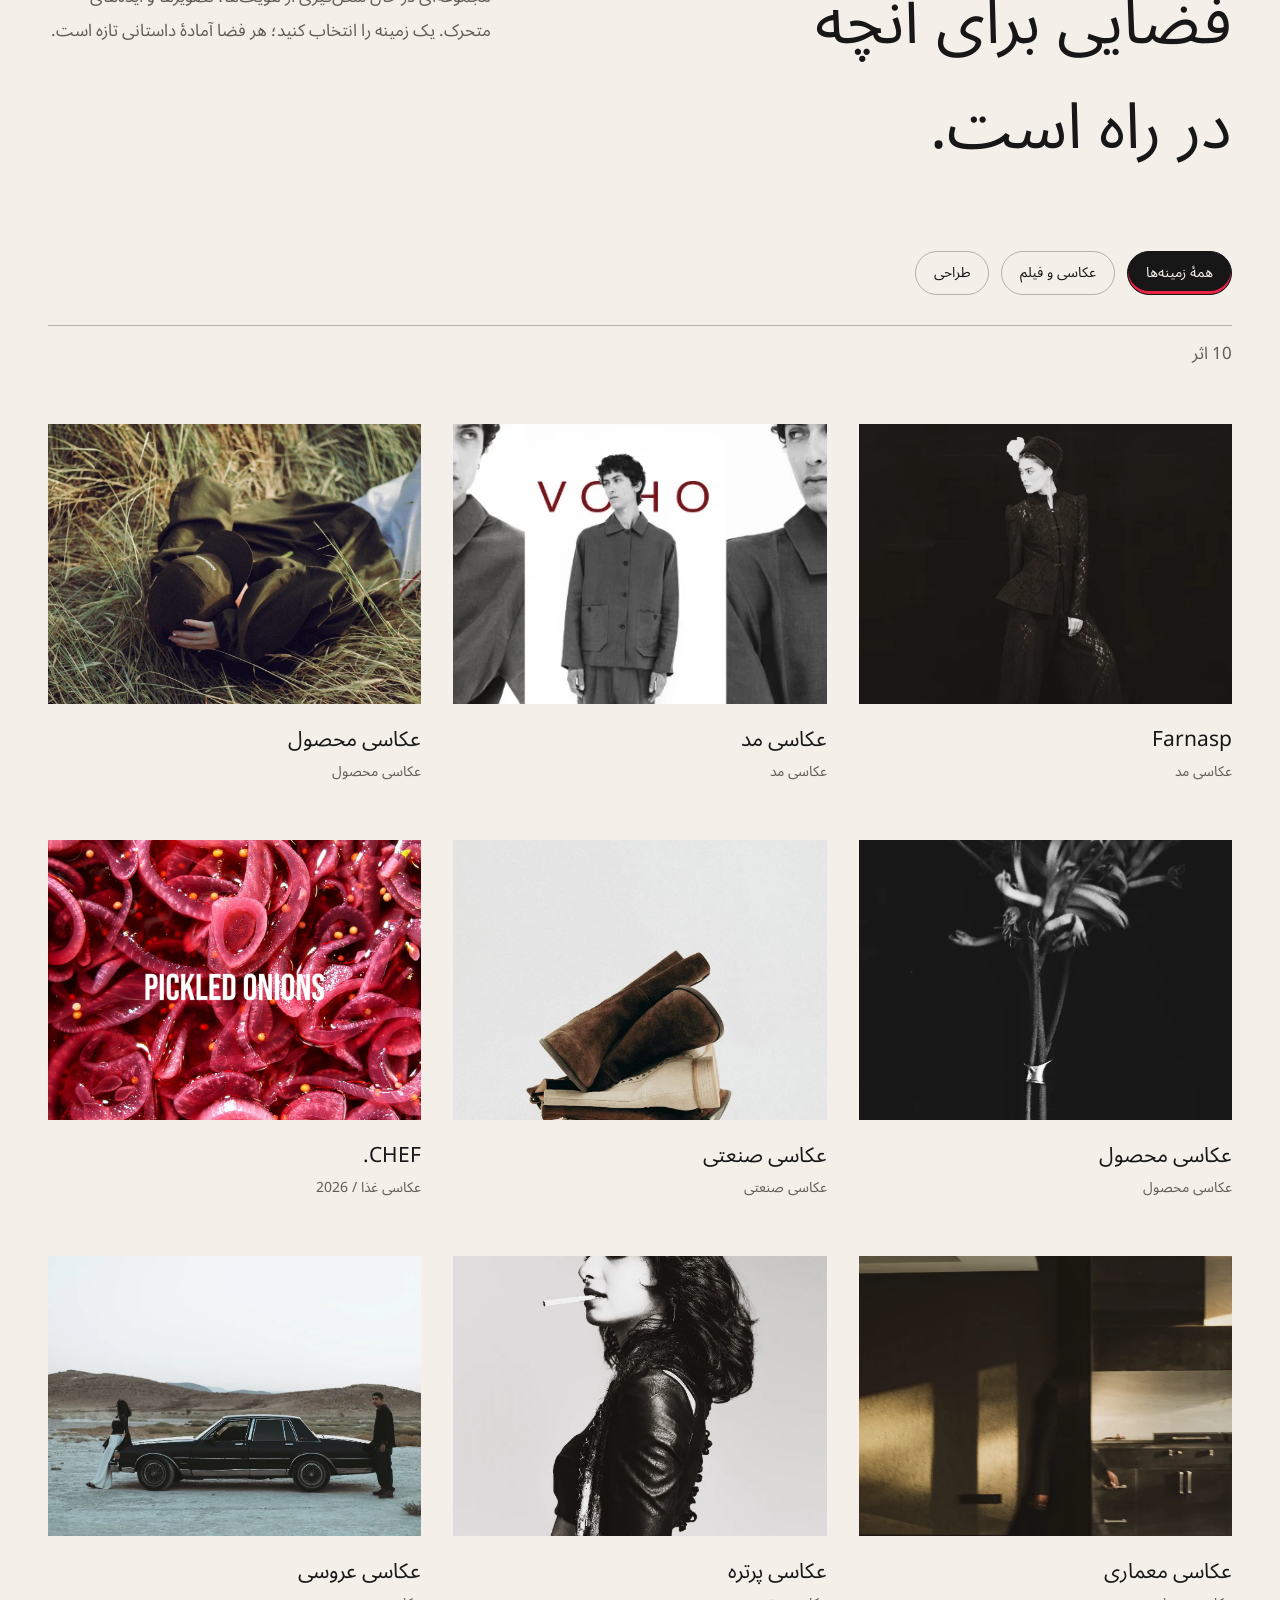
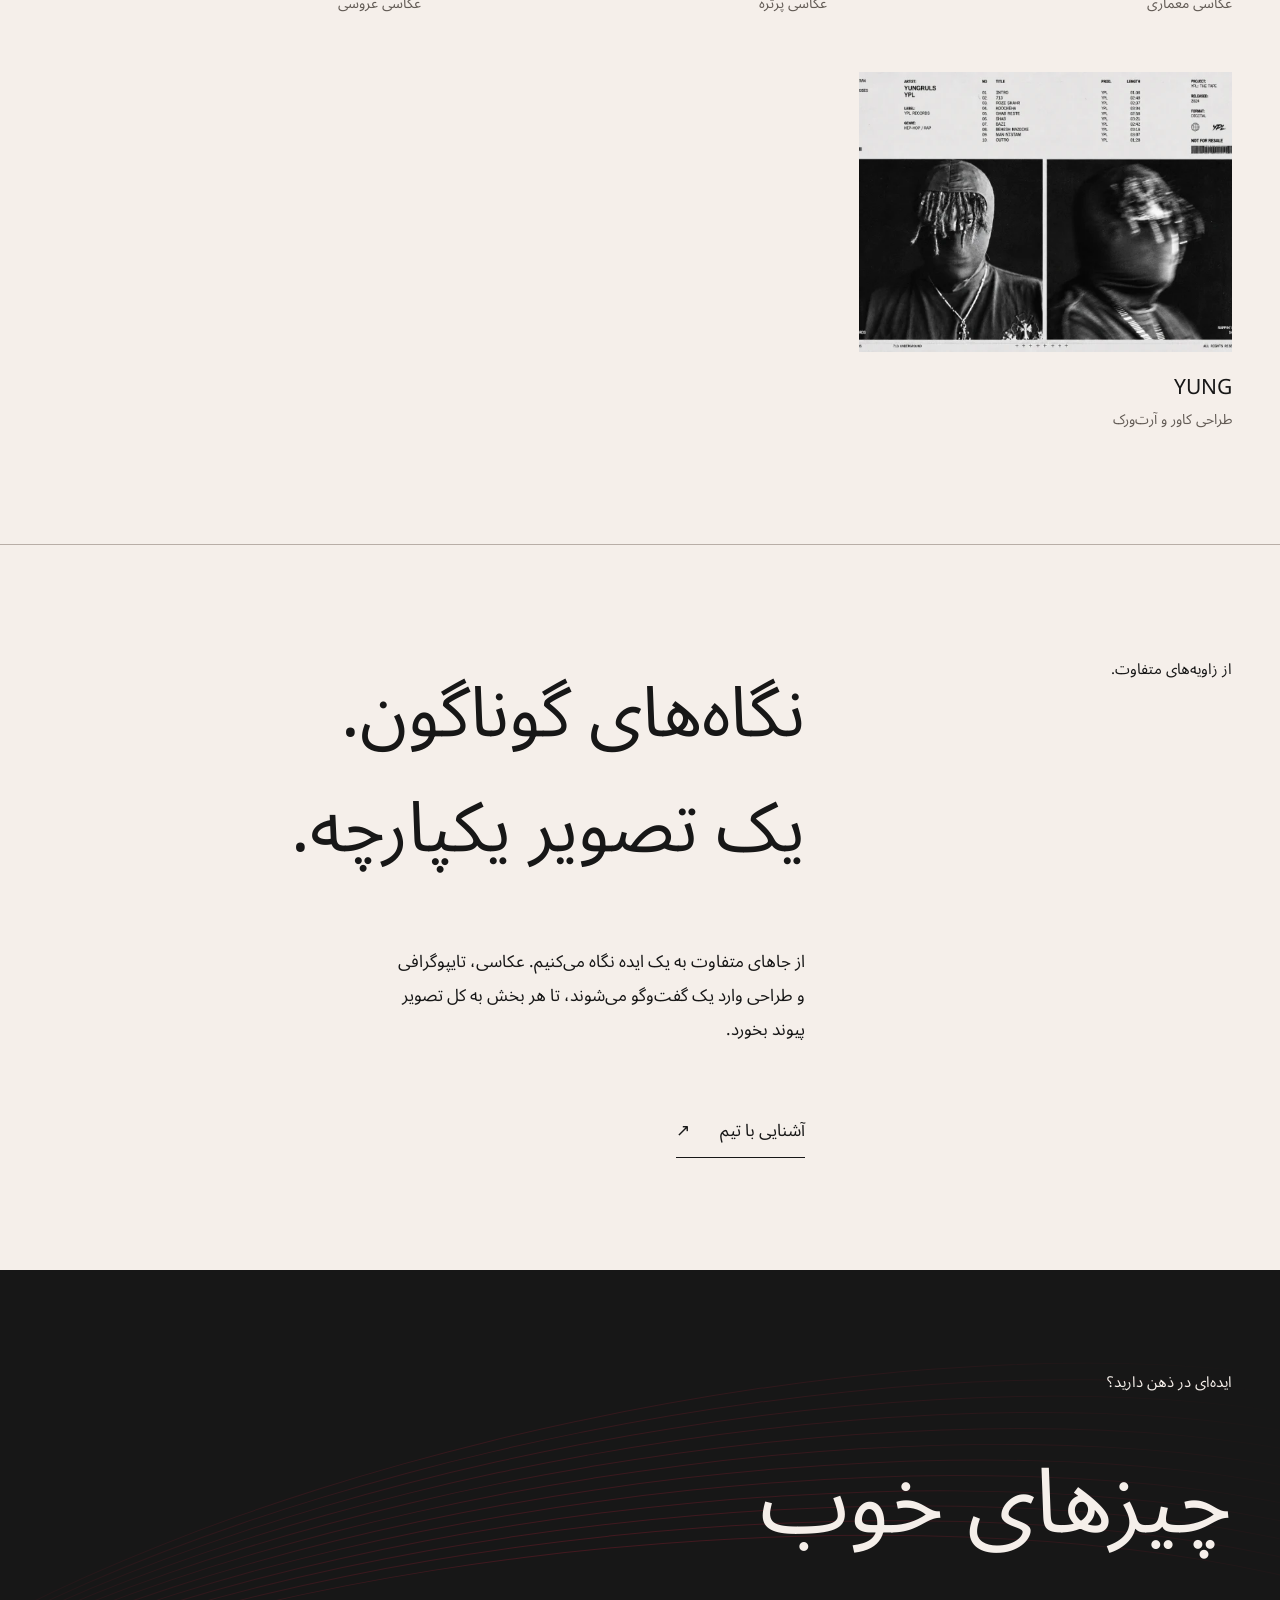
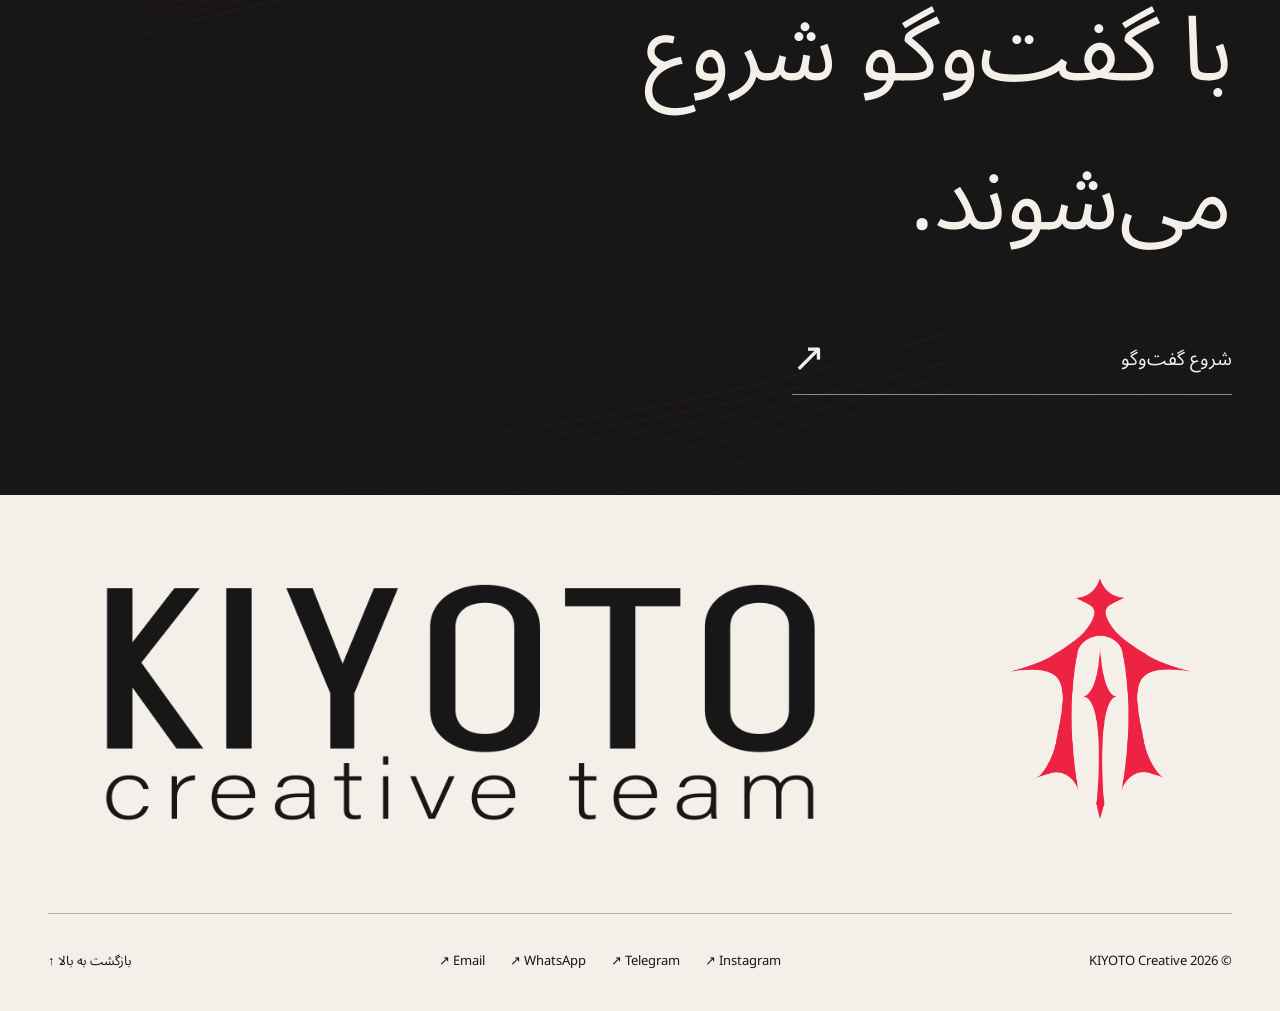
==== commit 08af1de9: "Make mobile particle fields swipe-responsive and layer process art behind text" ====
--- a/index.html
+++ b/index.html
@@ -1,2 +1,2 @@
 <!doctype html>
-<html lang="fa" dir="rtl"><head><meta charset="utf-8"><meta name="viewport" content="width=device-width,initial-scale=1"><meta name="theme-color" content="#F5EFEA"><title>KIYOTO Creative Team</title><link rel="preload" href="assets/space-grotesk.ttf" as="font" type="font/ttf" crossorigin><link rel="stylesheet" href="assets/brand-masks.css?v=ea6741396519"><link rel="stylesheet" href="styles.css?v=574bdd9c2ec9"><script src="vendor/gsap.min.js?v=3d1bea374ab1" defer></script><script src="vendor/ScrollTrigger.min.js?v=b5bb360661f4" defer></script><script src="vendor/Flip.min.js?v=6e9434933eb2" defer></script><script src="assets/logo-points.js?v=62cf84e89394" defer></script><script src="content.js?v=70ec9538c563" defer></script><link rel="stylesheet" href="editor-runtime.css?v=fc6ba5ceea75"><script src="editor-data.js?v=737ee76d7b07" defer></script><script src="editor-runtime.js?v=61bc8ab4eb71" defer></script><script src="motion.js?v=027f578665e7" defer></script><script src="app.js?v=abcc11b5977e" defer></script><meta name="description" content="An independent creative team. Photography, film, brand identity and design."><link rel="canonical" href="https://kiyotoadv.github.io/"><link rel="icon" href="assets/site-favicon.png"><link rel="apple-touch-icon" href="assets/apple-touch-icon.png"><meta property="og:type" content="website"><meta property="og:title" content="KIYOTO Creative Team"><meta property="og:description" content="An independent creative team. Photography, film, brand identity and design."><meta property="og:url" content="https://kiyotoadv.github.io/"><meta property="og:image" content="https://kiyotoadv.github.io/assets/social-preview.png"><meta name="twitter:card" content="summary_large_image"><meta name="twitter:title" content="KIYOTO Creative Team"><meta name="twitter:description" content="An independent creative team. Photography, film, brand identity and design."><meta name="twitter:image" content="https://kiyotoadv.github.io/assets/social-preview.png"></head><body data-page="work"><div id="app"></div><noscript>KIYOTO — Please enable JavaScript. لطفاً جاوااسکریپت را فعال کنید.</noscript></body></html>+<html lang="fa" dir="rtl"><head><meta charset="utf-8"><meta name="viewport" content="width=device-width,initial-scale=1"><meta name="theme-color" content="#F5EFEA"><title>KIYOTO Creative Team</title><link rel="preload" href="assets/space-grotesk.ttf" as="font" type="font/ttf" crossorigin><link rel="stylesheet" href="assets/brand-masks.css?v=ea6741396519"><link rel="stylesheet" href="styles.css?v=dd0e1401e70e"><script src="vendor/gsap.min.js?v=3d1bea374ab1" defer></script><script src="vendor/ScrollTrigger.min.js?v=b5bb360661f4" defer></script><script src="vendor/Flip.min.js?v=6e9434933eb2" defer></script><script src="assets/logo-points.js?v=62cf84e89394" defer></script><script src="content.js?v=70ec9538c563" defer></script><link rel="stylesheet" href="editor-runtime.css?v=fc6ba5ceea75"><script src="editor-data.js?v=737ee76d7b07" defer></script><script src="editor-runtime.js?v=61bc8ab4eb71" defer></script><script src="motion.js?v=8f7c773cee5e" defer></script><script src="app.js?v=735cf8516bc5" defer></script><meta name="description" content="An independent creative team. Photography, film, brand identity and design."><link rel="canonical" href="https://kiyotoadv.github.io/"><link rel="icon" href="assets/site-favicon.png"><link rel="apple-touch-icon" href="assets/apple-touch-icon.png"><meta property="og:type" content="website"><meta property="og:title" content="KIYOTO Creative Team"><meta property="og:description" content="An independent creative team. Photography, film, brand identity and design."><meta property="og:url" content="https://kiyotoadv.github.io/"><meta property="og:image" content="https://kiyotoadv.github.io/assets/social-preview.png"><meta name="twitter:card" content="summary_large_image"><meta name="twitter:title" content="KIYOTO Creative Team"><meta name="twitter:description" content="An independent creative team. Photography, film, brand identity and design."><meta name="twitter:image" content="https://kiyotoadv.github.io/assets/social-preview.png"></head><body data-page="work"><div id="app"></div><noscript>KIYOTO — Please enable JavaScript. لطفاً جاوااسکریپت را فعال کنید.</noscript></body></html>
--- a/styles.css
+++ b/styles.css
@@ -89,3 +89,18 @@
  .footer-bottom{gap:40px}
  .project-dialog{width:min(1120px,calc(100vw - 96px))}
 }
+
+/* On phones the process study sits quietly behind the essays, with no duplicate navigation. */
+@media(max-width:900px){
+ .practice-section{display:grid;grid-template-columns:minmax(0,1fr);position:relative;isolation:isolate;gap:0}
+ .proof-column{grid-area:1/1;position:relative;top:auto;z-index:0;align-self:stretch;min-width:0;padding:0;margin:0;border:0;background:transparent;pointer-events:none;user-select:none}
+ .proof-sticky{position:sticky;top:calc((100svh - min(90vw,440px))/2);width:100%;height:min(90vw,440px);max-width:none;margin:0}
+ .proof-board{width:min(100%,440px);height:auto;aspect-ratio:1;margin-inline:auto;opacity:.14;background:transparent;filter:saturate(.45);mask-image:radial-gradient(ellipse,#000 28%,transparent 75%);-webkit-mask-image:radial-gradient(ellipse,#000 28%,transparent 75%)}
+ .proof-grid,.proof-caption,.stage-buttons{display:none}
+ .stage-essays{grid-area:1/1;position:relative;z-index:1;min-width:0}
+ .stage{min-height:85svh;padding:64px 0;scroll-margin-top:40px}
+ .stage h2{font-size:clamp(34px,8vw,52px);max-width:16ch}
+ .stage h2,.stage p{text-shadow:0 1px 5px var(--paper),0 -1px 5px var(--paper)}
+ .stage p{max-width:48ch}
+ html[dir=rtl] .stage h2{font-size:clamp(30px,7vw,42px)}
+}
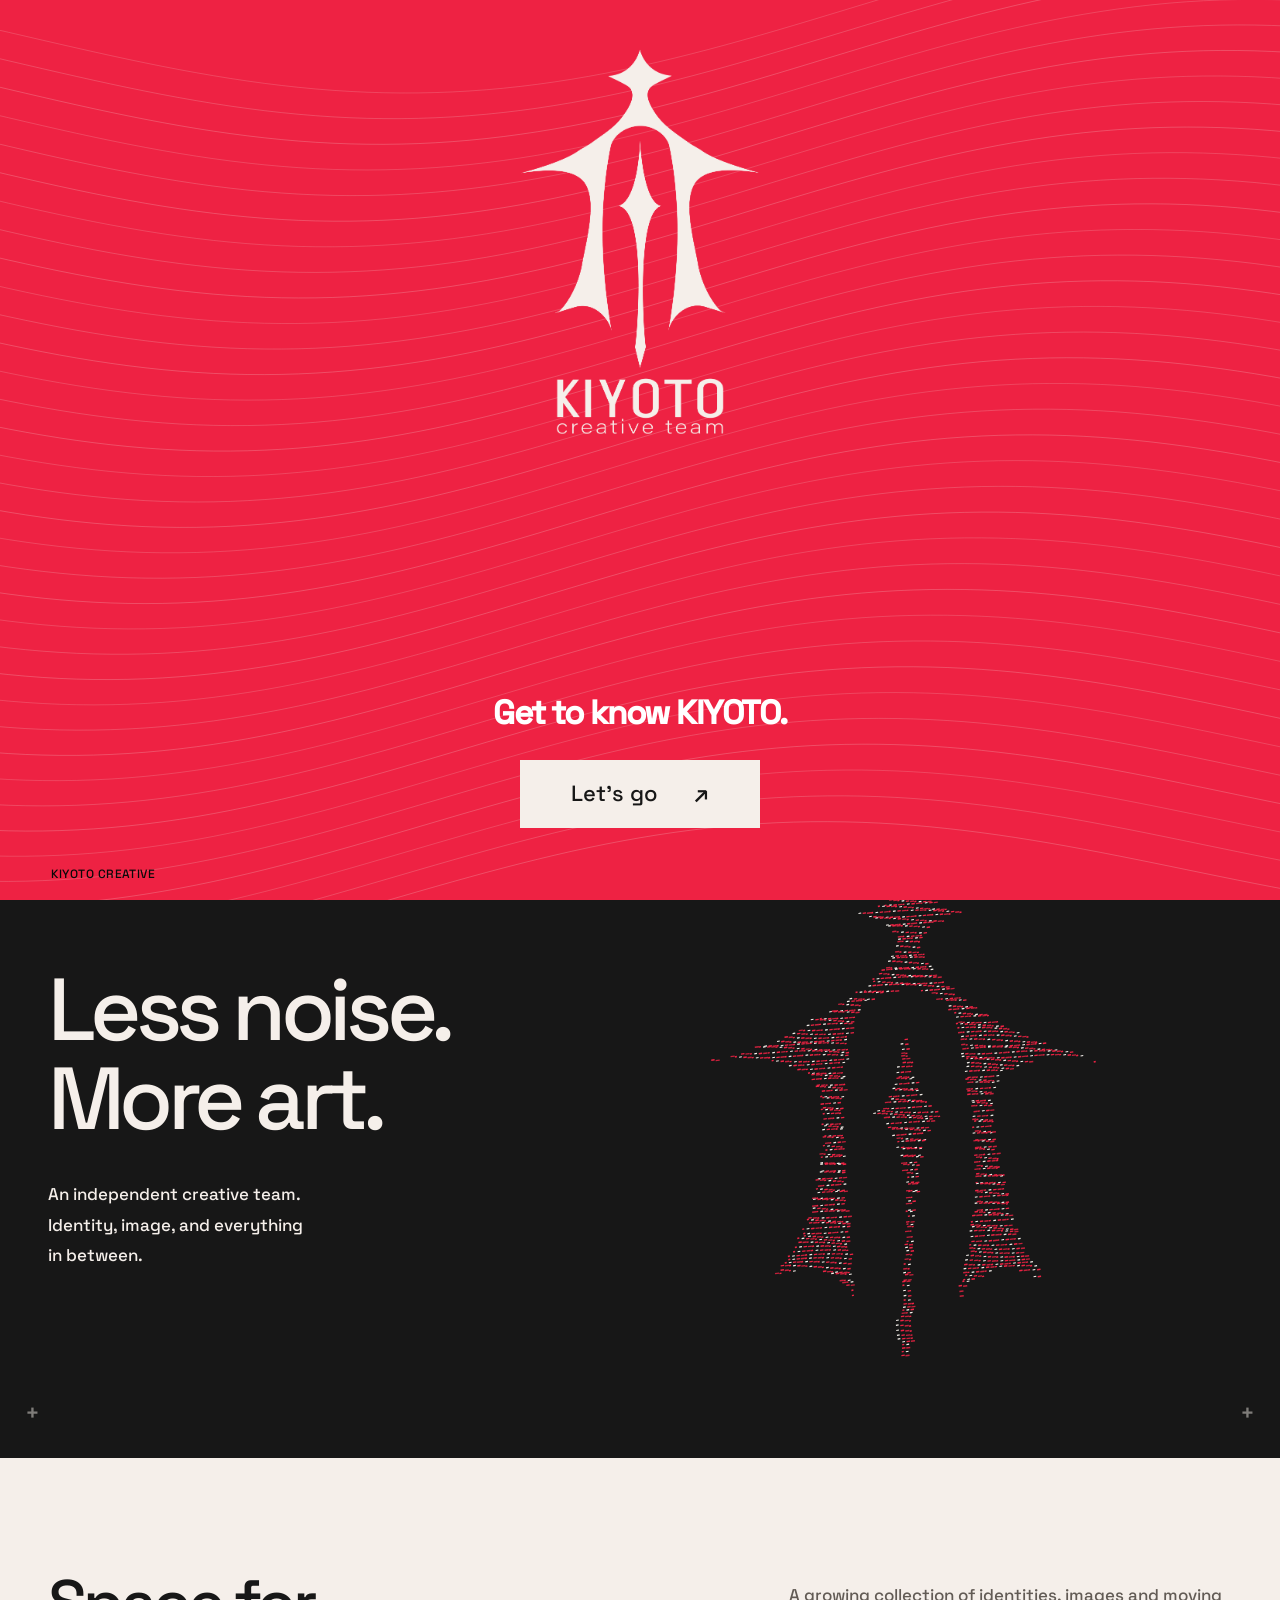
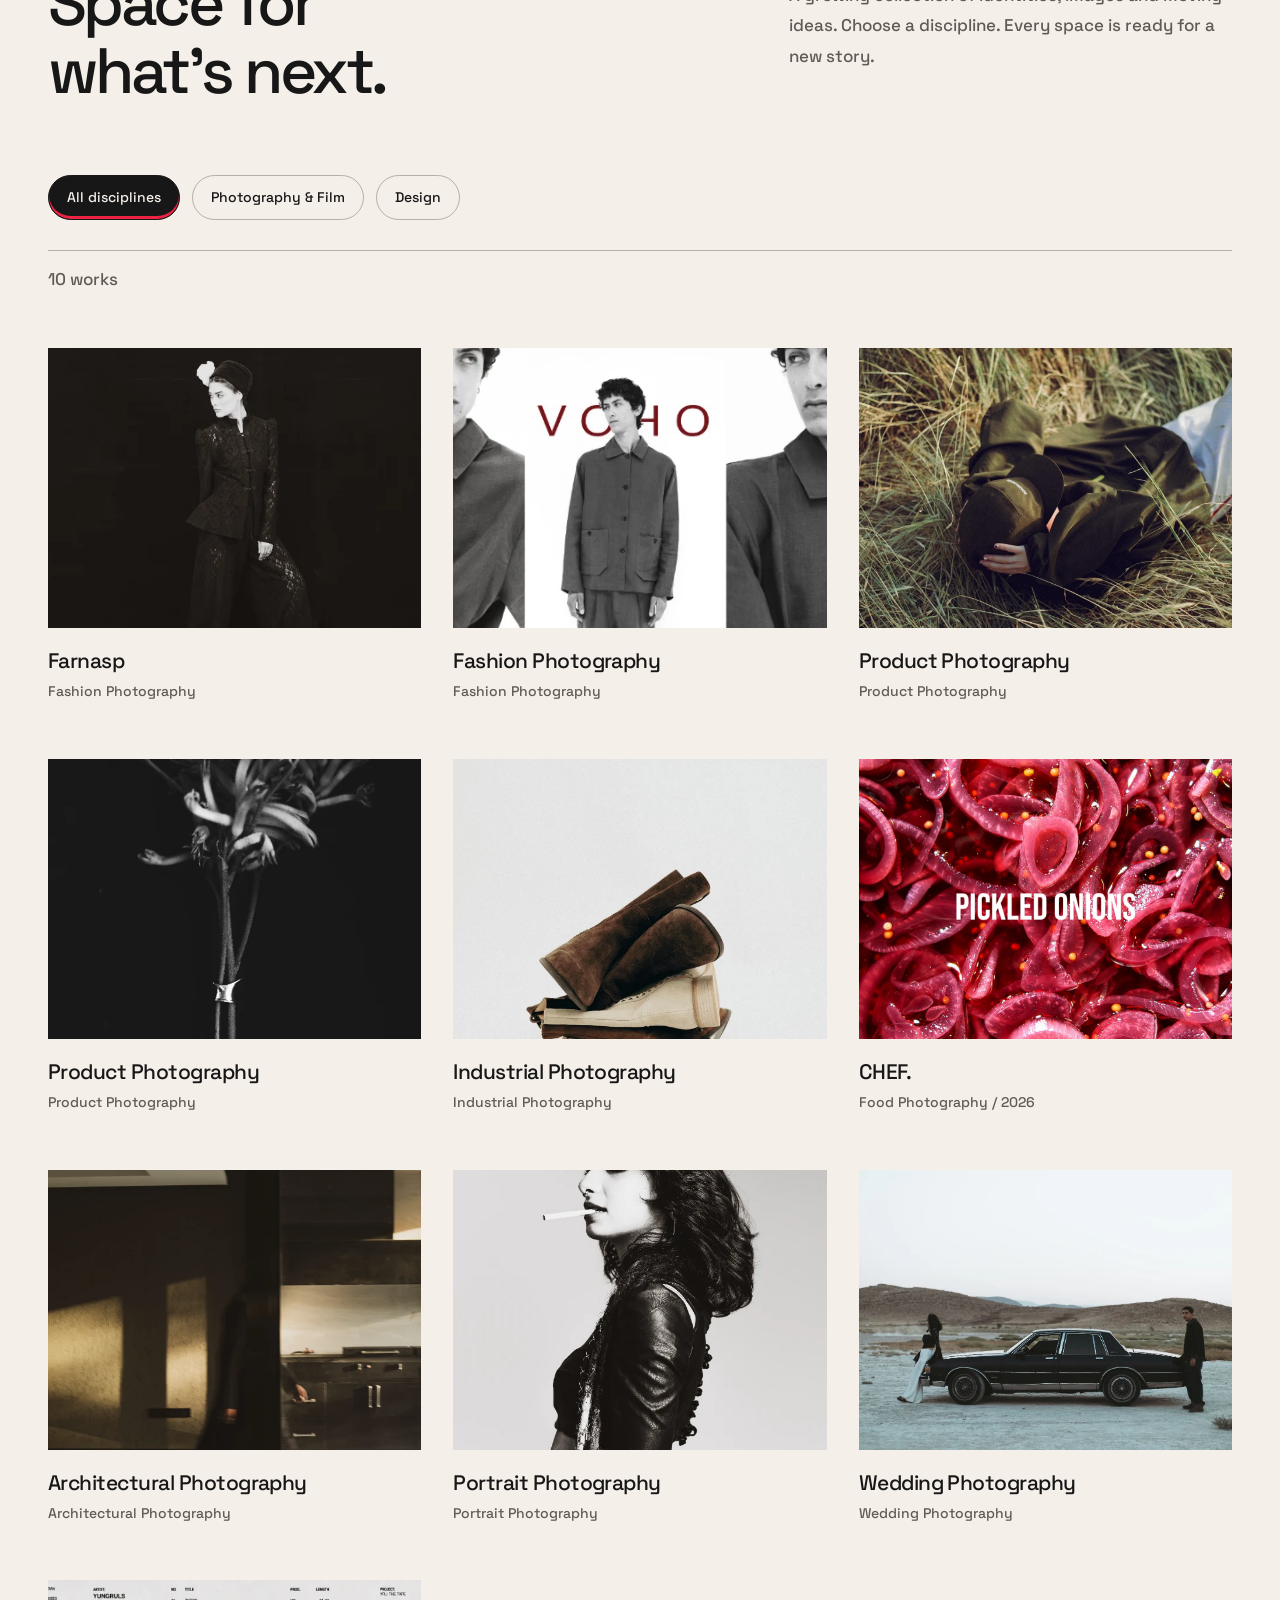
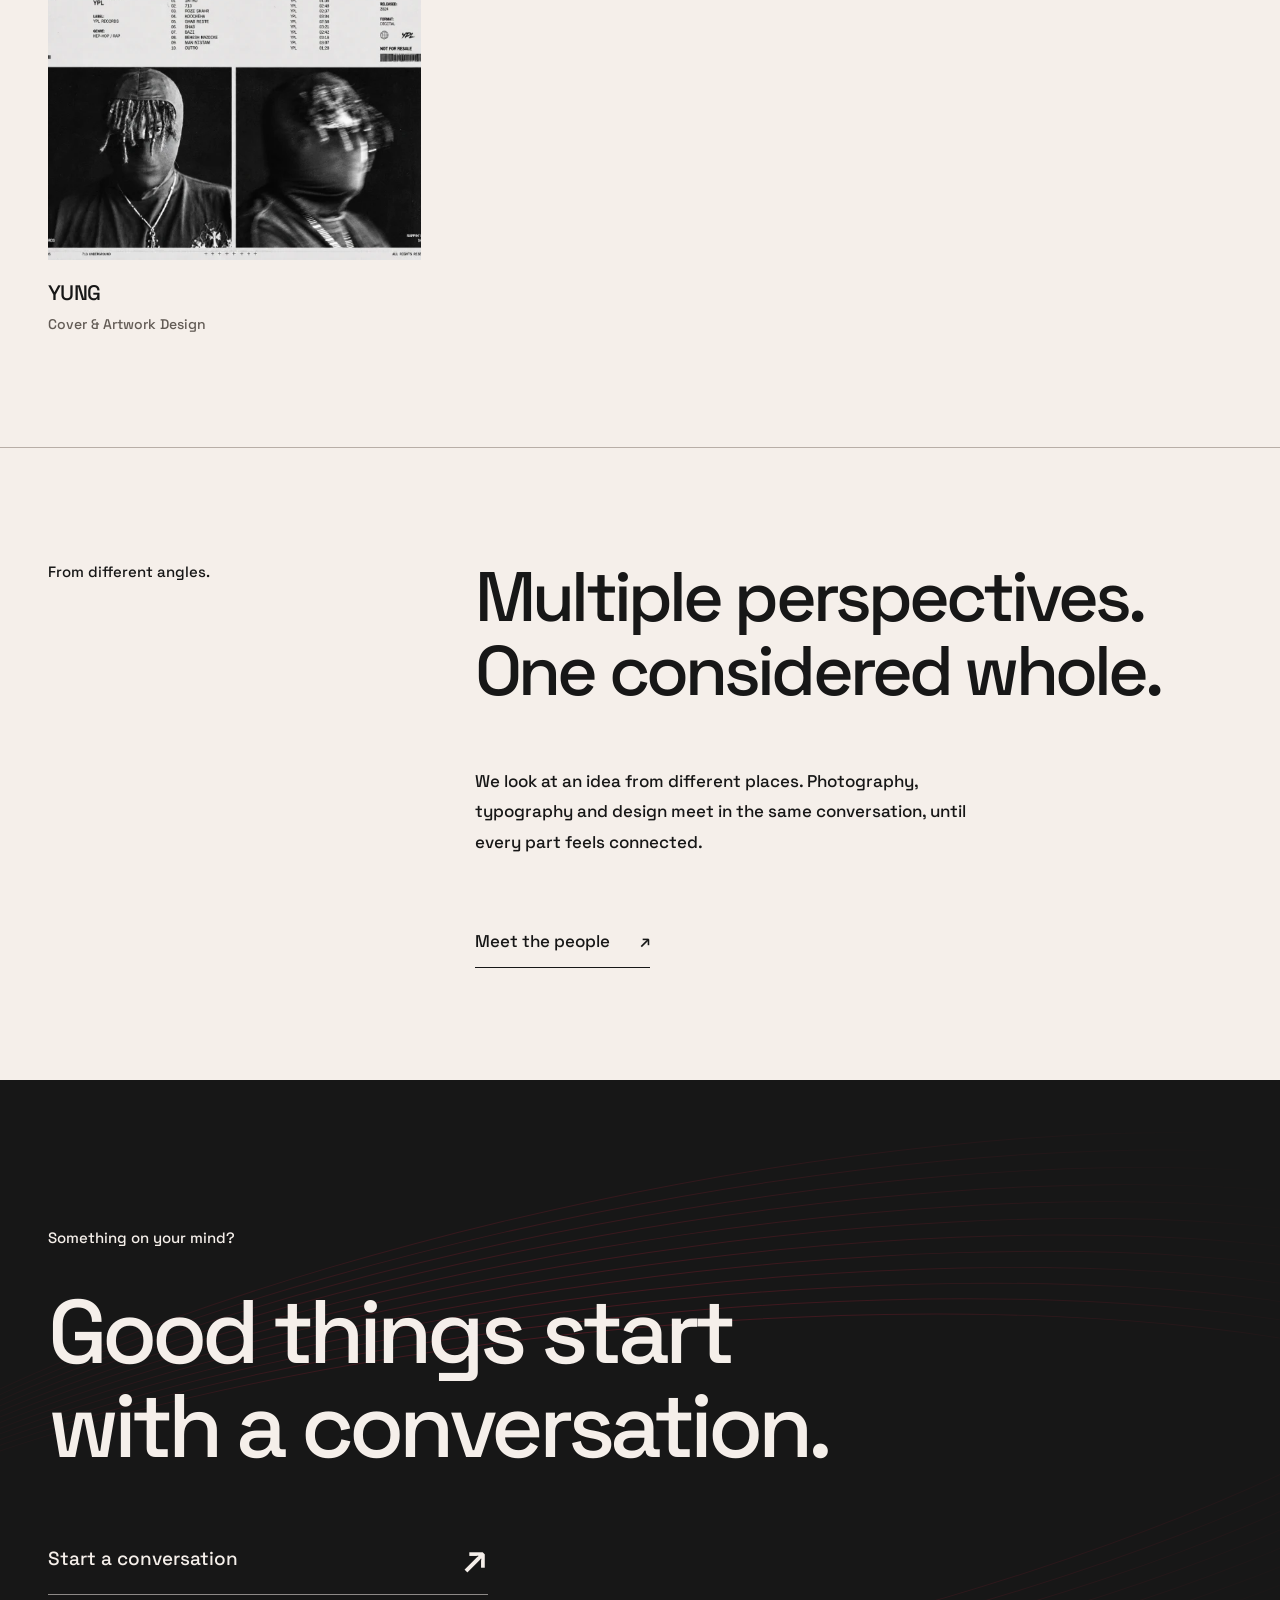
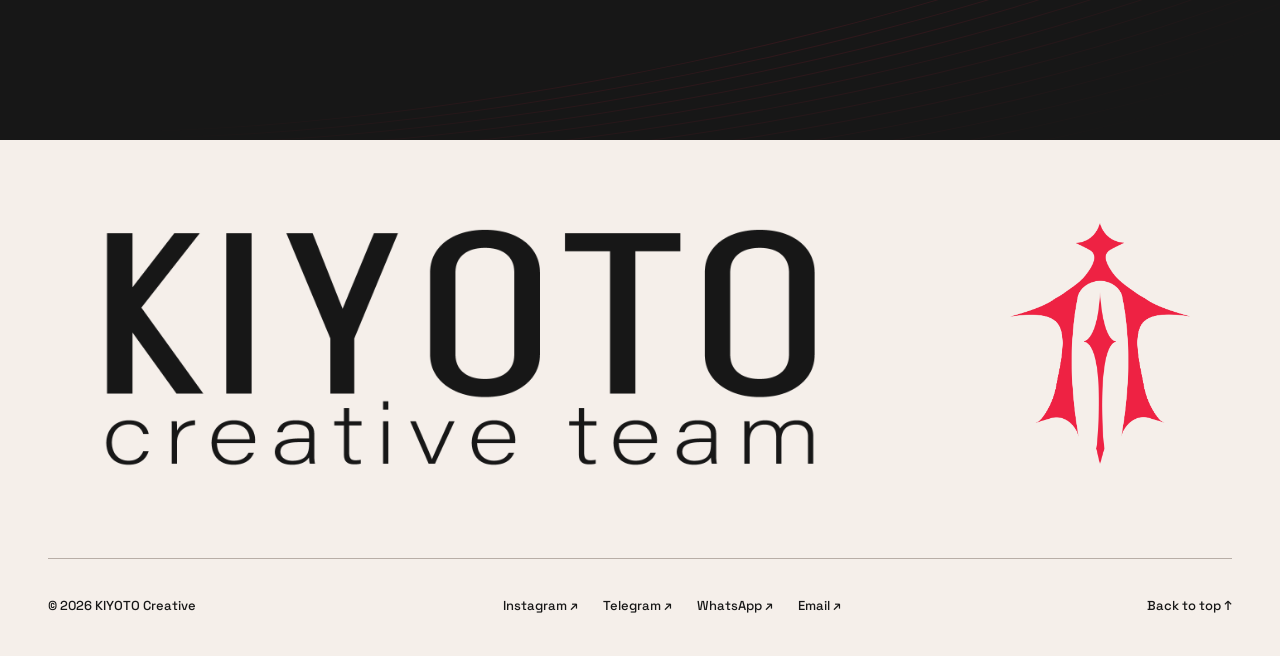
==== commit b8828106: "Simplify welcome to English and Persian and ease interactive logo motion" ====
--- a/index.html
+++ b/index.html
@@ -1,2 +1,2 @@
 <!doctype html>
-<html lang="fa" dir="rtl"><head><meta charset="utf-8"><meta name="viewport" content="width=device-width,initial-scale=1"><meta name="theme-color" content="#F5EFEA"><title>KIYOTO Creative Team</title><link rel="preload" href="assets/space-grotesk.ttf" as="font" type="font/ttf" crossorigin><link rel="stylesheet" href="assets/brand-masks.css?v=ea6741396519"><link rel="stylesheet" href="styles.css?v=dd0e1401e70e"><script src="vendor/gsap.min.js?v=3d1bea374ab1" defer></script><script src="vendor/ScrollTrigger.min.js?v=b5bb360661f4" defer></script><script src="vendor/Flip.min.js?v=6e9434933eb2" defer></script><script src="assets/logo-points.js?v=62cf84e89394" defer></script><script src="content.js?v=70ec9538c563" defer></script><link rel="stylesheet" href="editor-runtime.css?v=fc6ba5ceea75"><script src="editor-data.js?v=737ee76d7b07" defer></script><script src="editor-runtime.js?v=61bc8ab4eb71" defer></script><script src="motion.js?v=8f7c773cee5e" defer></script><script src="app.js?v=735cf8516bc5" defer></script><meta name="description" content="An independent creative team. Photography, film, brand identity and design."><link rel="canonical" href="https://kiyotoadv.github.io/"><link rel="icon" href="assets/site-favicon.png"><link rel="apple-touch-icon" href="assets/apple-touch-icon.png"><meta property="og:type" content="website"><meta property="og:title" content="KIYOTO Creative Team"><meta property="og:description" content="An independent creative team. Photography, film, brand identity and design."><meta property="og:url" content="https://kiyotoadv.github.io/"><meta property="og:image" content="https://kiyotoadv.github.io/assets/social-preview.png"><meta name="twitter:card" content="summary_large_image"><meta name="twitter:title" content="KIYOTO Creative Team"><meta name="twitter:description" content="An independent creative team. Photography, film, brand identity and design."><meta name="twitter:image" content="https://kiyotoadv.github.io/assets/social-preview.png"></head><body data-page="work"><div id="app"></div><noscript>KIYOTO — Please enable JavaScript. لطفاً جاوااسکریپت را فعال کنید.</noscript></body></html>+<html lang="en" dir="ltr"><head><meta charset="utf-8"><meta name="viewport" content="width=device-width,initial-scale=1"><meta name="theme-color" content="#F5EFEA"><title>KIYOTO Creative Team</title><link rel="preload" href="assets/space-grotesk.ttf" as="font" type="font/ttf" crossorigin><link rel="stylesheet" href="assets/brand-masks.css?v=ea6741396519"><link rel="stylesheet" href="styles.css?v=b2bd8553d258"><script src="vendor/gsap.min.js?v=3d1bea374ab1" defer></script><script src="vendor/ScrollTrigger.min.js?v=b5bb360661f4" defer></script><script src="vendor/Flip.min.js?v=6e9434933eb2" defer></script><script src="assets/logo-points.js?v=62cf84e89394" defer></script><script src="content.js?v=c83c86eb7b8a" defer></script><link rel="stylesheet" href="editor-runtime.css?v=fc6ba5ceea75"><script src="editor-data.js?v=737ee76d7b07" defer></script><script src="editor-runtime.js?v=1d9a0e1e2d4f" defer></script><script src="motion.js?v=dfb7d6c43d2a" defer></script><script src="app.js?v=544a3bed52ea" defer></script><meta name="description" content="An independent creative team. Photography, film, brand identity and design."><link rel="canonical" href="https://kiyotoadv.github.io/"><link rel="icon" href="assets/site-favicon.png"><link rel="apple-touch-icon" href="assets/apple-touch-icon.png"><meta property="og:type" content="website"><meta property="og:title" content="KIYOTO Creative Team"><meta property="og:description" content="An independent creative team. Photography, film, brand identity and design."><meta property="og:url" content="https://kiyotoadv.github.io/"><meta property="og:image" content="https://kiyotoadv.github.io/assets/social-preview.png"><meta name="twitter:card" content="summary_large_image"><meta name="twitter:title" content="KIYOTO Creative Team"><meta name="twitter:description" content="An independent creative team. Photography, film, brand identity and design."><meta name="twitter:image" content="https://kiyotoadv.github.io/assets/social-preview.png"></head><body data-page="work"><div id="app"></div><noscript>KIYOTO — Please enable JavaScript. لطفاً جاوااسکریپت را فعال کنید.</noscript></body></html>
--- a/styles.css
+++ b/styles.css
@@ -104,3 +104,6 @@
  .stage p{max-width:48ch}
  html[dir=rtl] .stage h2{font-size:clamp(30px,7vw,42px)}
 }
+
+/* Two-language navigation; a single welcome action. */
+.tools [data-language][lang=fa]{font-family:Persian,Arial,sans-serif;font-size:14px}.intro-gate .gate-options h2{font-size:clamp(25px,2.6vw,38px);line-height:1.25;margin-bottom:26px}.intro-gate .gate-enter{display:inline-flex;align-items:center;justify-content:center;gap:36px;min-width:240px;min-height:60px;padding:14px 28px;background:var(--paper);color:var(--ink);border:1px solid var(--paper);font-size:22px;transition:background .25s,color .25s}.intro-gate .gate-enter:hover{background:var(--ink);color:var(--paper);border-color:var(--ink)}.intro-gate .gate-enter:focus-visible{outline-color:var(--ink)}html[lang=fa] .intro-gate .gate-options h2{font-family:Persian,Arial,sans-serif;letter-spacing:0;line-height:1.8}.intro-gate .gate-enter span{font-size:24px}@media(max-height:650px){.intro-gate .gate-options h2{font-size:25px;margin-bottom:18px}.intro-gate .gate-enter{min-height:52px;font-size:20px}}
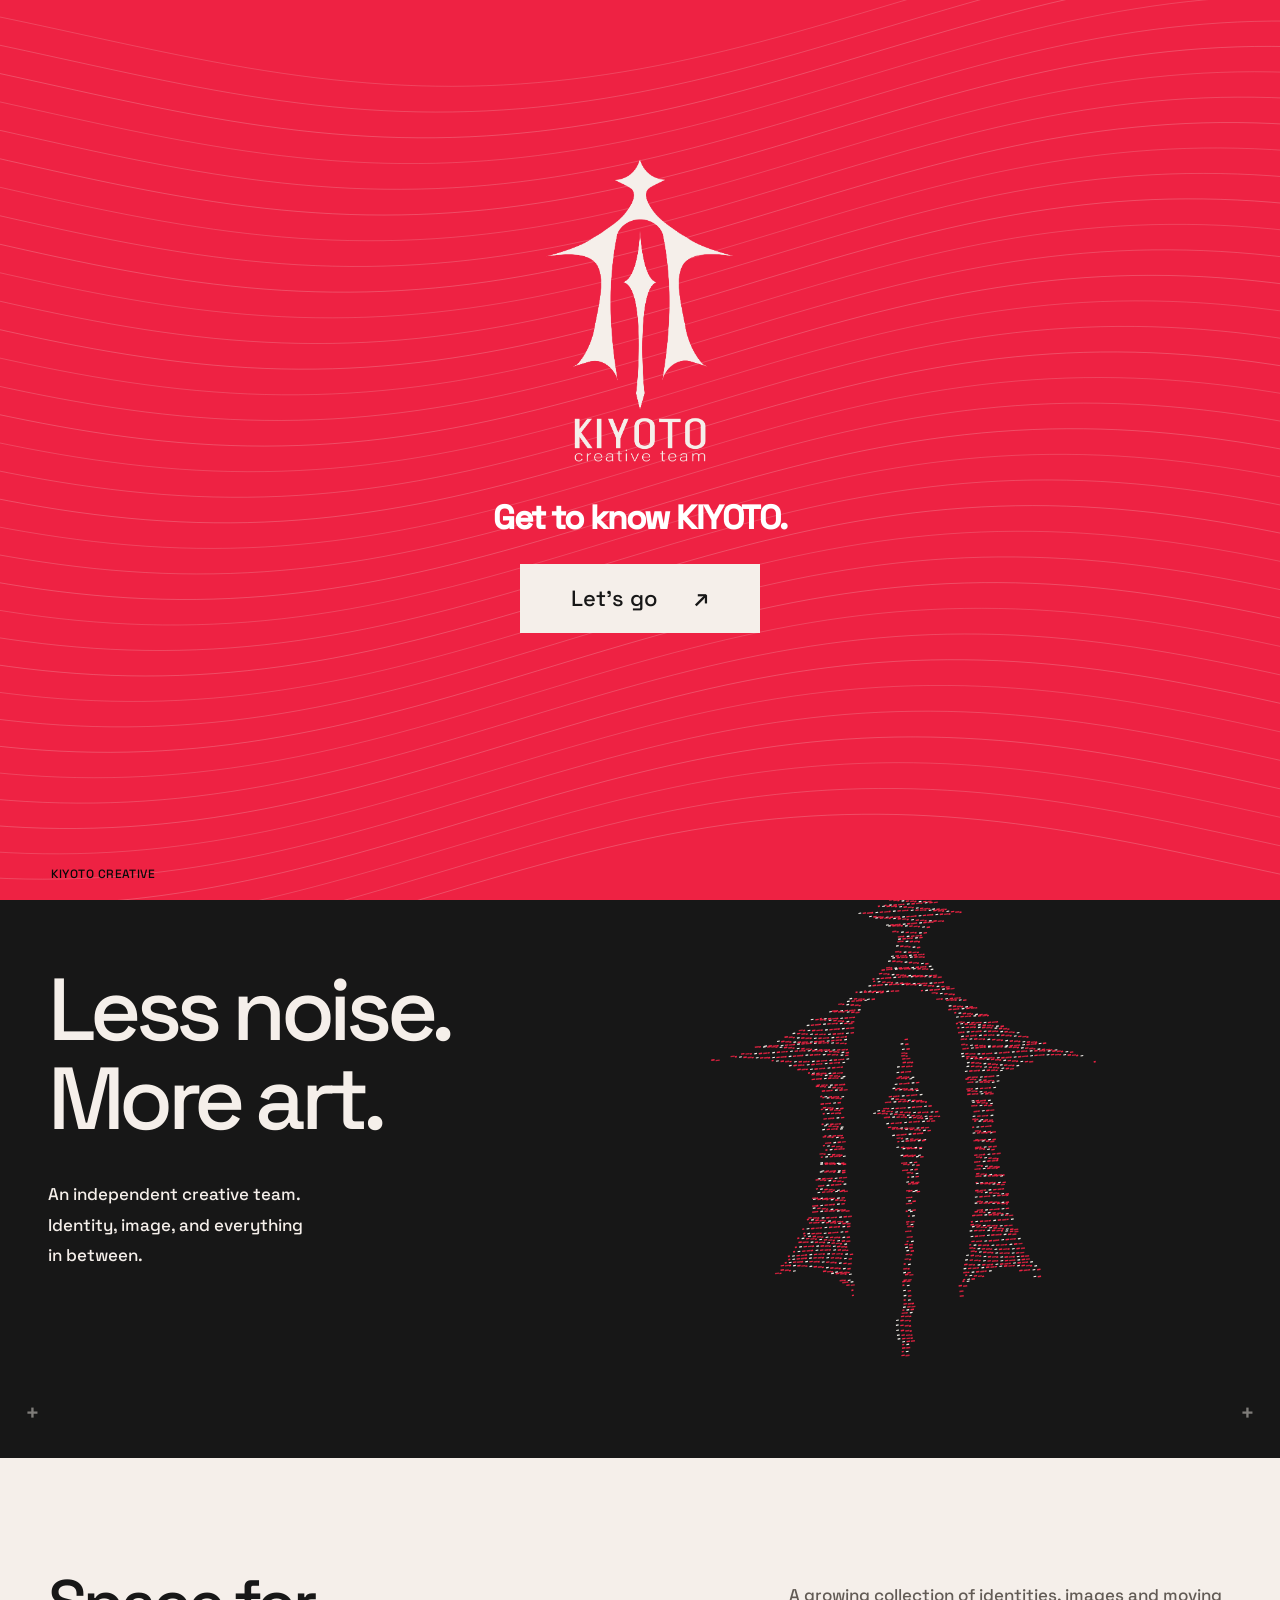
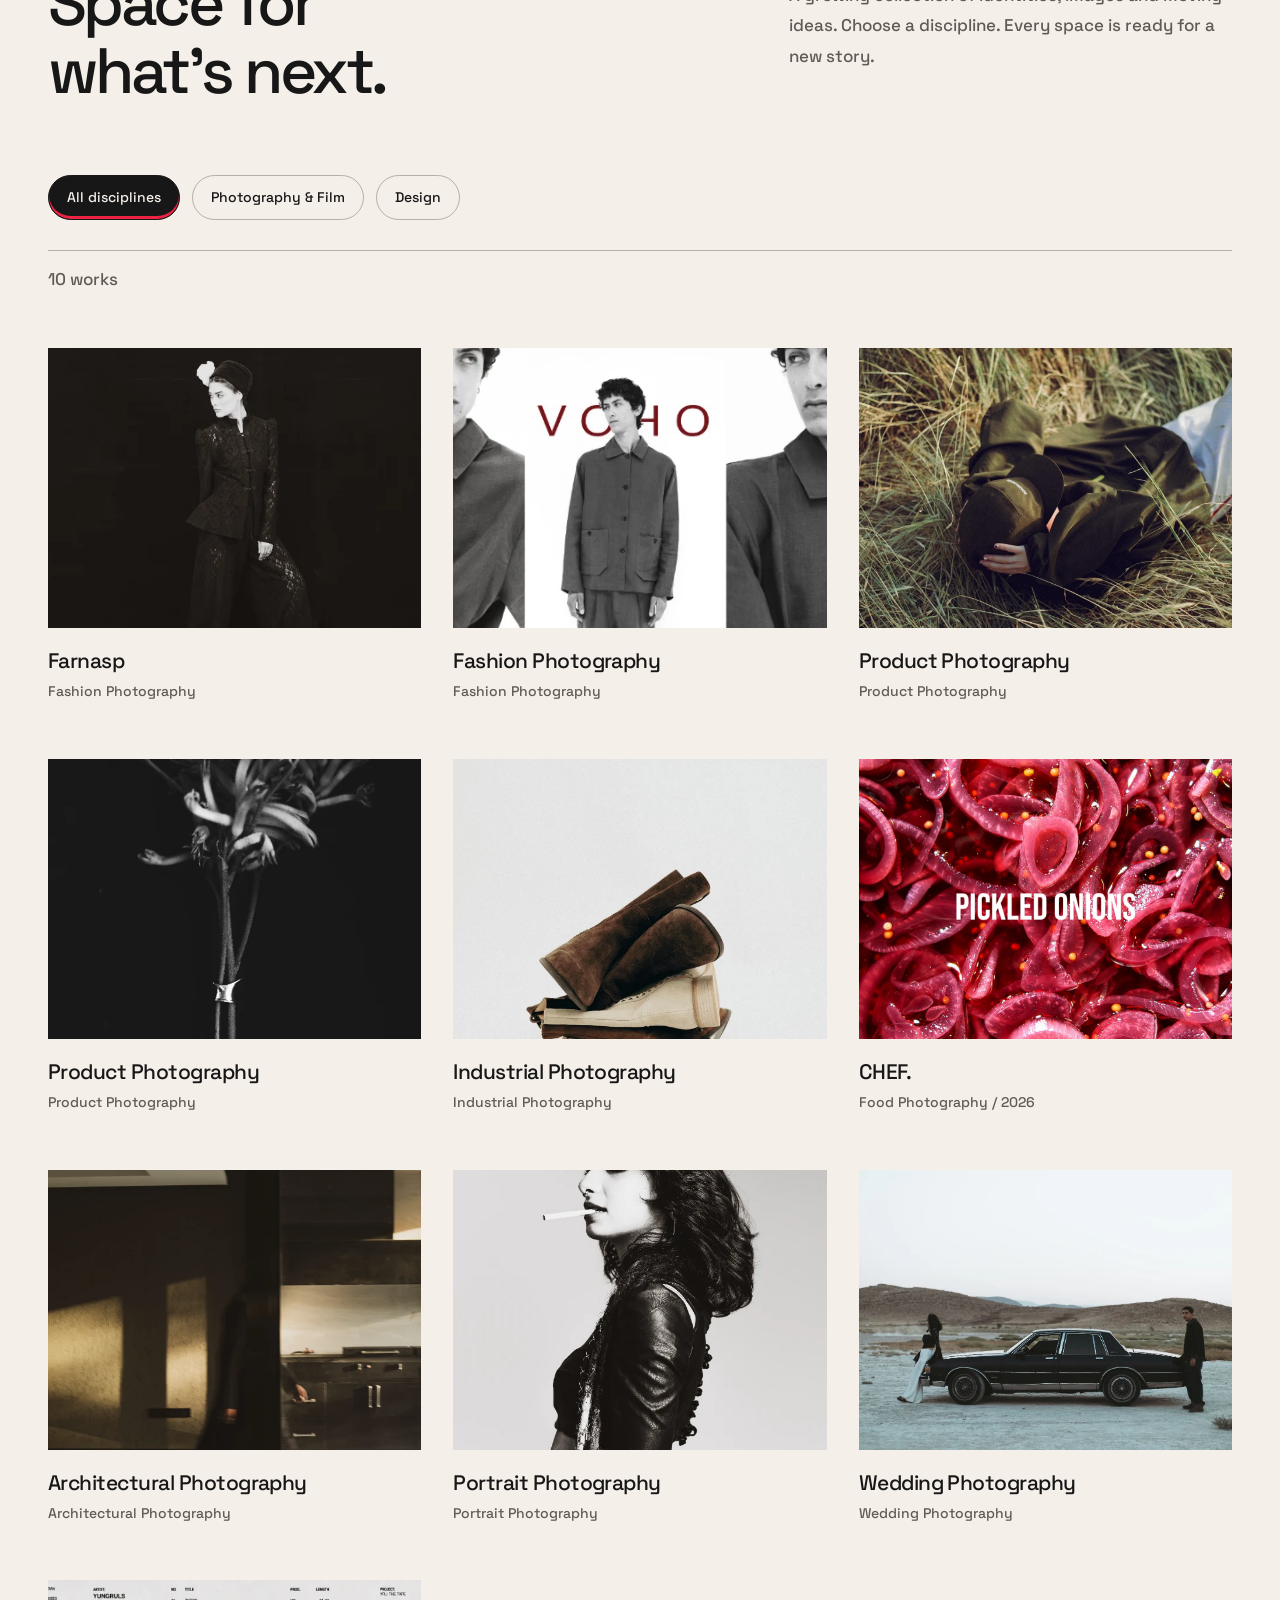
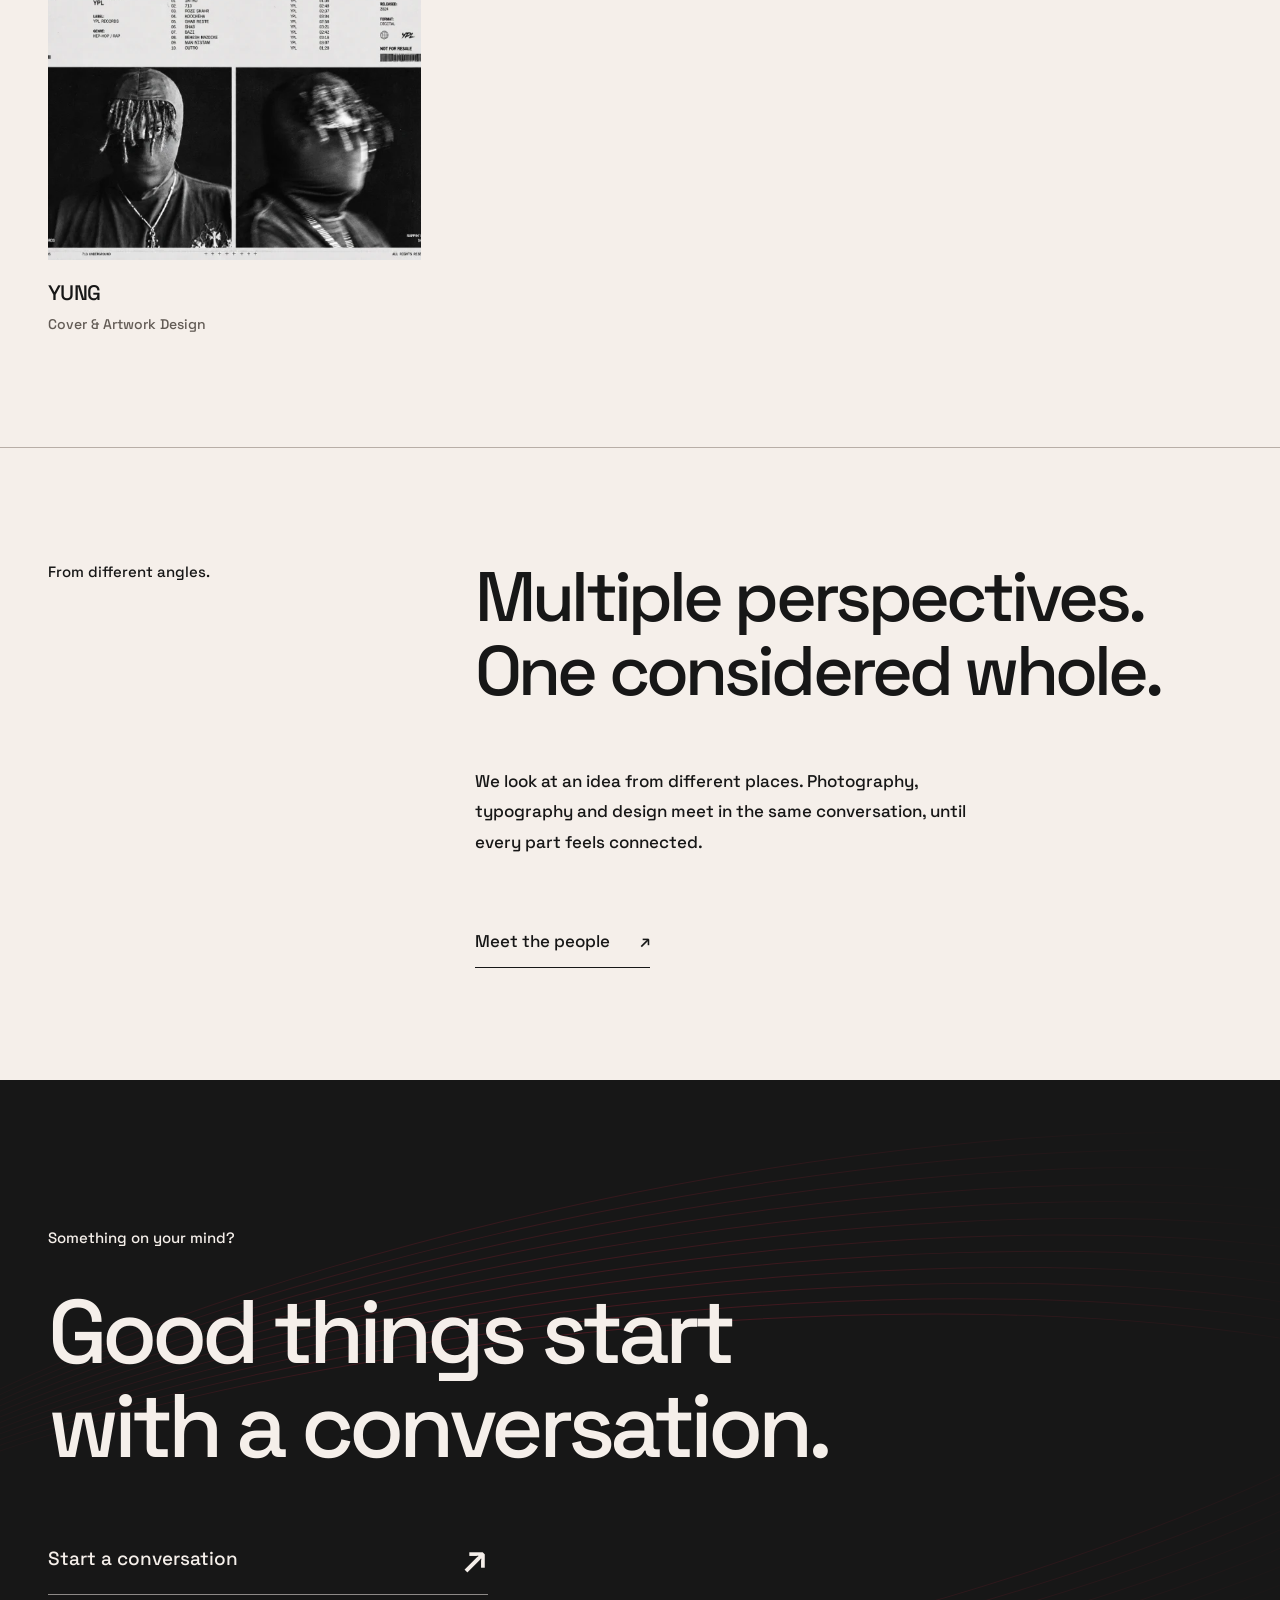
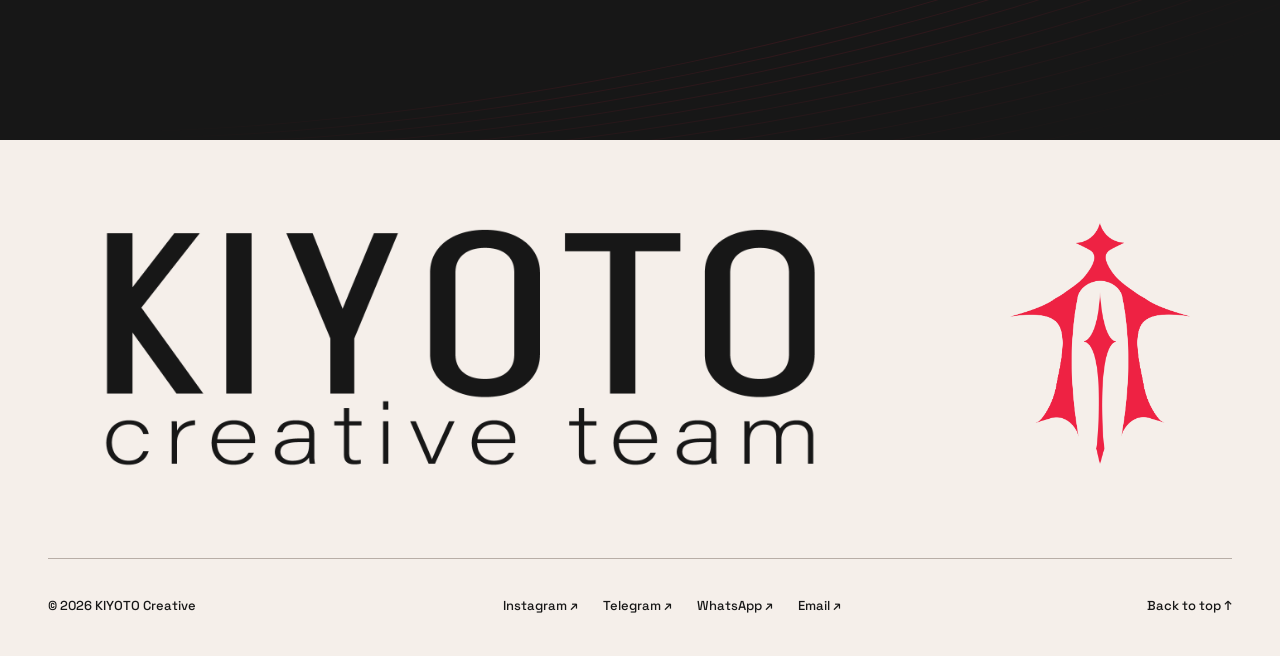
==== commit 6423d714: "Keep welcome action directly beneath the logo across screen sizes" ====
--- a/index.html
+++ b/index.html
@@ -1,2 +1,2 @@
 <!doctype html>
-<html lang="en" dir="ltr"><head><meta charset="utf-8"><meta name="viewport" content="width=device-width,initial-scale=1"><meta name="theme-color" content="#F5EFEA"><title>KIYOTO Creative Team</title><link rel="preload" href="assets/space-grotesk.ttf" as="font" type="font/ttf" crossorigin><link rel="stylesheet" href="assets/brand-masks.css?v=ea6741396519"><link rel="stylesheet" href="styles.css?v=b2bd8553d258"><script src="vendor/gsap.min.js?v=3d1bea374ab1" defer></script><script src="vendor/ScrollTrigger.min.js?v=b5bb360661f4" defer></script><script src="vendor/Flip.min.js?v=6e9434933eb2" defer></script><script src="assets/logo-points.js?v=62cf84e89394" defer></script><script src="content.js?v=c83c86eb7b8a" defer></script><link rel="stylesheet" href="editor-runtime.css?v=fc6ba5ceea75"><script src="editor-data.js?v=737ee76d7b07" defer></script><script src="editor-runtime.js?v=1d9a0e1e2d4f" defer></script><script src="motion.js?v=dfb7d6c43d2a" defer></script><script src="app.js?v=544a3bed52ea" defer></script><meta name="description" content="An independent creative team. Photography, film, brand identity and design."><link rel="canonical" href="https://kiyotoadv.github.io/"><link rel="icon" href="assets/site-favicon.png"><link rel="apple-touch-icon" href="assets/apple-touch-icon.png"><meta property="og:type" content="website"><meta property="og:title" content="KIYOTO Creative Team"><meta property="og:description" content="An independent creative team. Photography, film, brand identity and design."><meta property="og:url" content="https://kiyotoadv.github.io/"><meta property="og:image" content="https://kiyotoadv.github.io/assets/social-preview.png"><meta name="twitter:card" content="summary_large_image"><meta name="twitter:title" content="KIYOTO Creative Team"><meta name="twitter:description" content="An independent creative team. Photography, film, brand identity and design."><meta name="twitter:image" content="https://kiyotoadv.github.io/assets/social-preview.png"></head><body data-page="work"><div id="app"></div><noscript>KIYOTO — Please enable JavaScript. لطفاً جاوااسکریپت را فعال کنید.</noscript></body></html>+<html lang="en" dir="ltr"><head><meta charset="utf-8"><meta name="viewport" content="width=device-width,initial-scale=1"><meta name="theme-color" content="#F5EFEA"><title>KIYOTO Creative Team</title><link rel="preload" href="assets/space-grotesk.ttf" as="font" type="font/ttf" crossorigin><link rel="stylesheet" href="assets/brand-masks.css?v=ea6741396519"><link rel="stylesheet" href="styles.css?v=6e21a27ca6cb"><script src="vendor/gsap.min.js?v=3d1bea374ab1" defer></script><script src="vendor/ScrollTrigger.min.js?v=b5bb360661f4" defer></script><script src="vendor/Flip.min.js?v=6e9434933eb2" defer></script><script src="assets/logo-points.js?v=62cf84e89394" defer></script><script src="content.js?v=c83c86eb7b8a" defer></script><link rel="stylesheet" href="editor-runtime.css?v=fc6ba5ceea75"><script src="editor-data.js?v=737ee76d7b07" defer></script><script src="editor-runtime.js?v=1d9a0e1e2d4f" defer></script><script src="motion.js?v=41f3bd8a7fcf" defer></script><script src="app.js?v=544a3bed52ea" defer></script><meta name="description" content="An independent creative team. Photography, film, brand identity and design."><link rel="canonical" href="https://kiyotoadv.github.io/"><link rel="icon" href="assets/site-favicon.png"><link rel="apple-touch-icon" href="assets/apple-touch-icon.png"><meta property="og:type" content="website"><meta property="og:title" content="KIYOTO Creative Team"><meta property="og:description" content="An independent creative team. Photography, film, brand identity and design."><meta property="og:url" content="https://kiyotoadv.github.io/"><meta property="og:image" content="https://kiyotoadv.github.io/assets/social-preview.png"><meta name="twitter:card" content="summary_large_image"><meta name="twitter:title" content="KIYOTO Creative Team"><meta name="twitter:description" content="An independent creative team. Photography, film, brand identity and design."><meta name="twitter:image" content="https://kiyotoadv.github.io/assets/social-preview.png"></head><body data-page="work"><div id="app"></div><noscript>KIYOTO — Please enable JavaScript. لطفاً جاوااسکریپت را فعال کنید.</noscript></body></html>
--- a/styles.css
+++ b/styles.css
@@ -107,3 +107,7 @@
 
 /* Two-language navigation; a single welcome action. */
 .tools [data-language][lang=fa]{font-family:Persian,Arial,sans-serif;font-size:14px}.intro-gate .gate-options h2{font-size:clamp(25px,2.6vw,38px);line-height:1.25;margin-bottom:26px}.intro-gate .gate-enter{display:inline-flex;align-items:center;justify-content:center;gap:36px;min-width:240px;min-height:60px;padding:14px 28px;background:var(--paper);color:var(--ink);border:1px solid var(--paper);font-size:22px;transition:background .25s,color .25s}.intro-gate .gate-enter:hover{background:var(--ink);color:var(--paper);border-color:var(--ink)}.intro-gate .gate-enter:focus-visible{outline-color:var(--ink)}html[lang=fa] .intro-gate .gate-options h2{font-family:Persian,Arial,sans-serif;letter-spacing:0;line-height:1.8}.intro-gate .gate-enter span{font-size:24px}@media(max-height:650px){.intro-gate .gate-options h2{font-size:25px;margin-bottom:18px}.intro-gate .gate-enter{min-height:52px;font-size:20px}}
+
+/* Keep the welcome action attached to the visible logo rather than the viewport bottom. */
+.intro-gate .gate-options{top:var(--intro-options-top,55%);bottom:auto;left:50%;width:min(440px,84vw);transform:translateX(-50%)}
+@media(max-height:650px) and (min-width:541px){.intro-gate .gate-options{left:72%;top:var(--intro-options-top,40%);width:min(440px,42vw);transform:translateX(-50%)}}
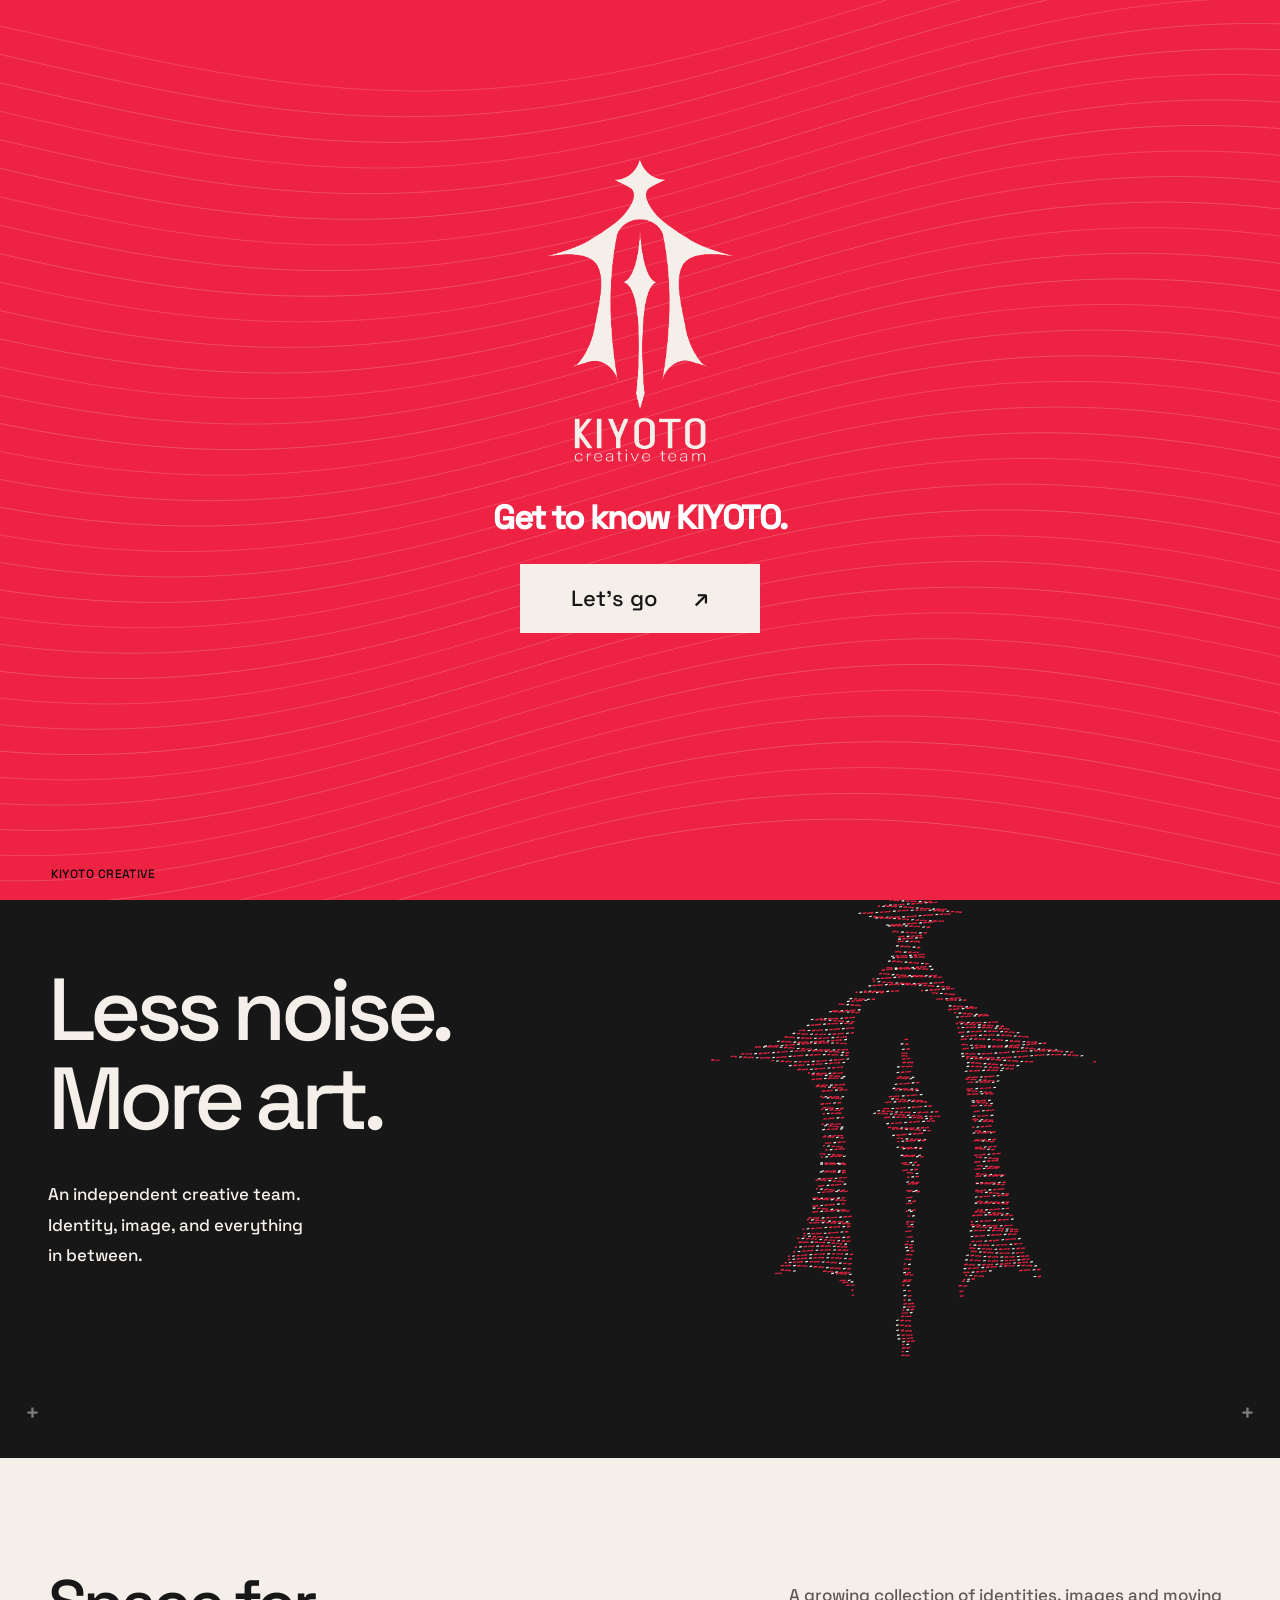
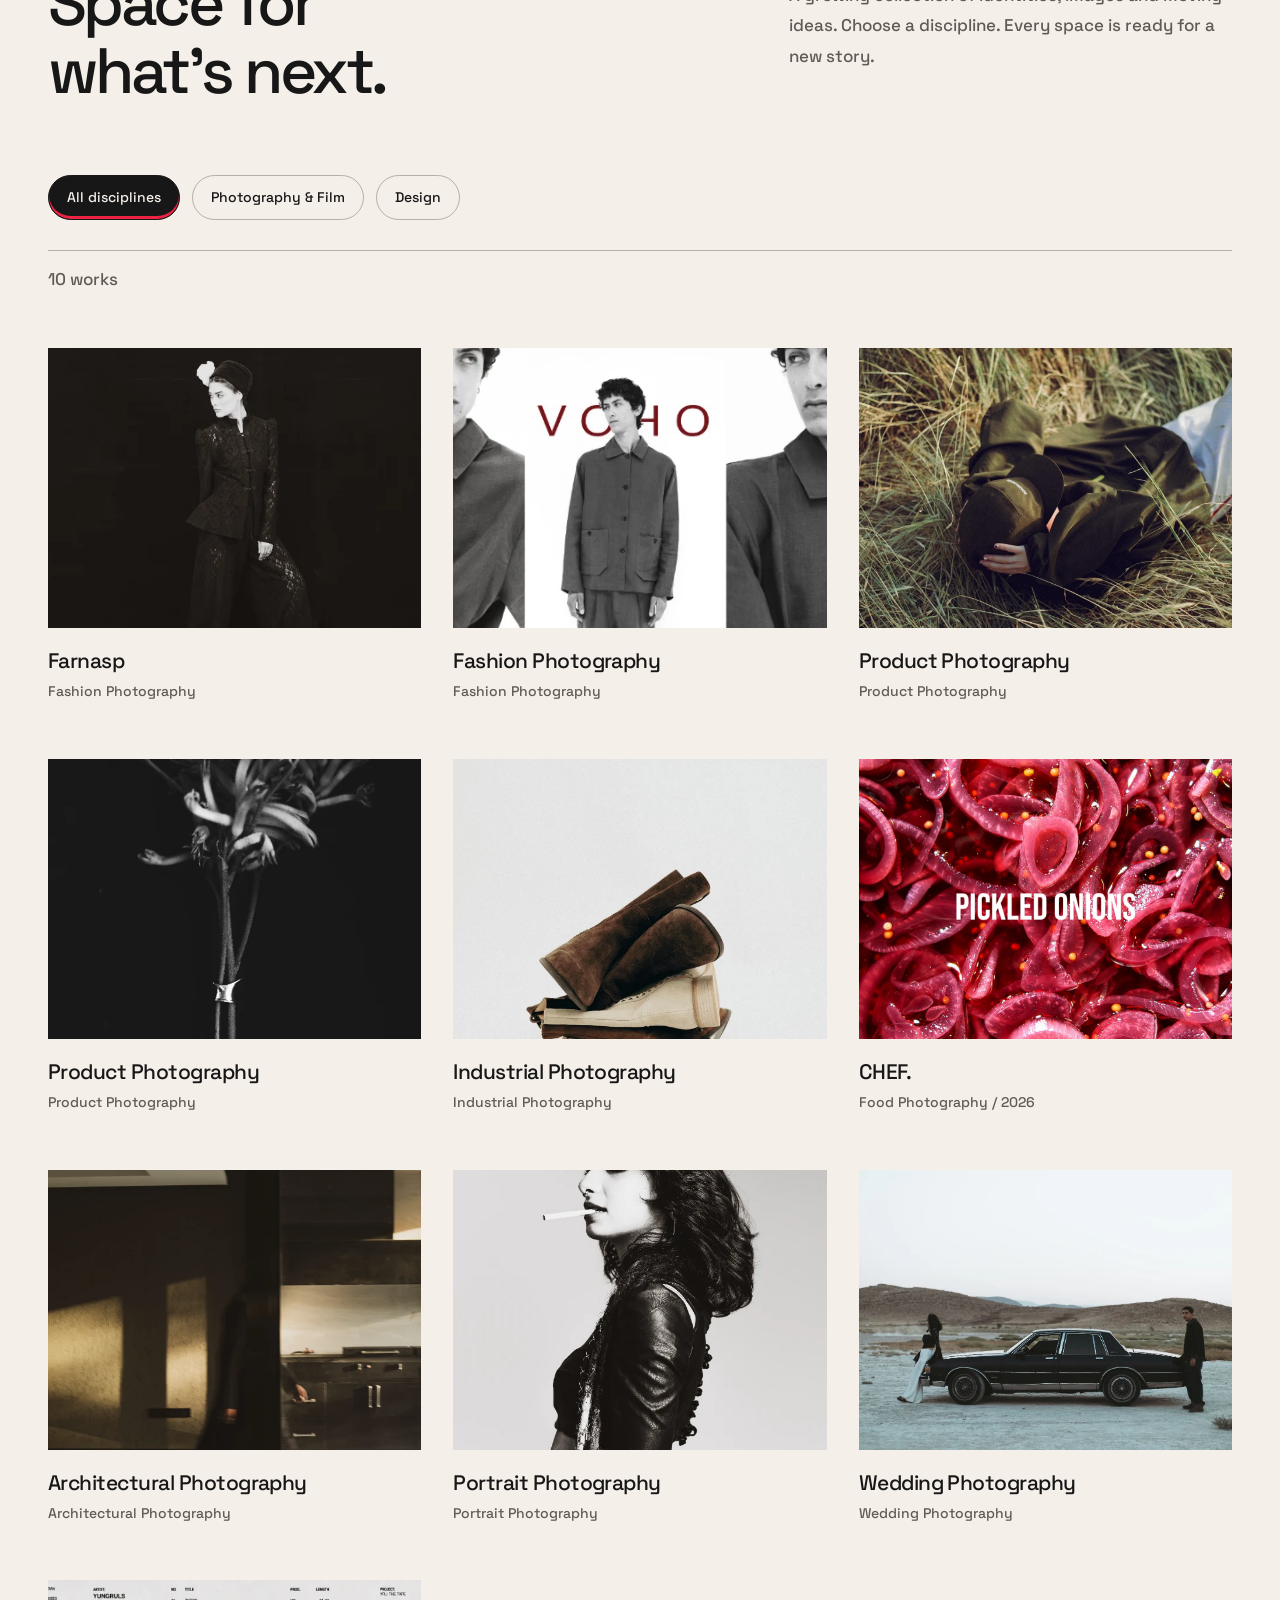
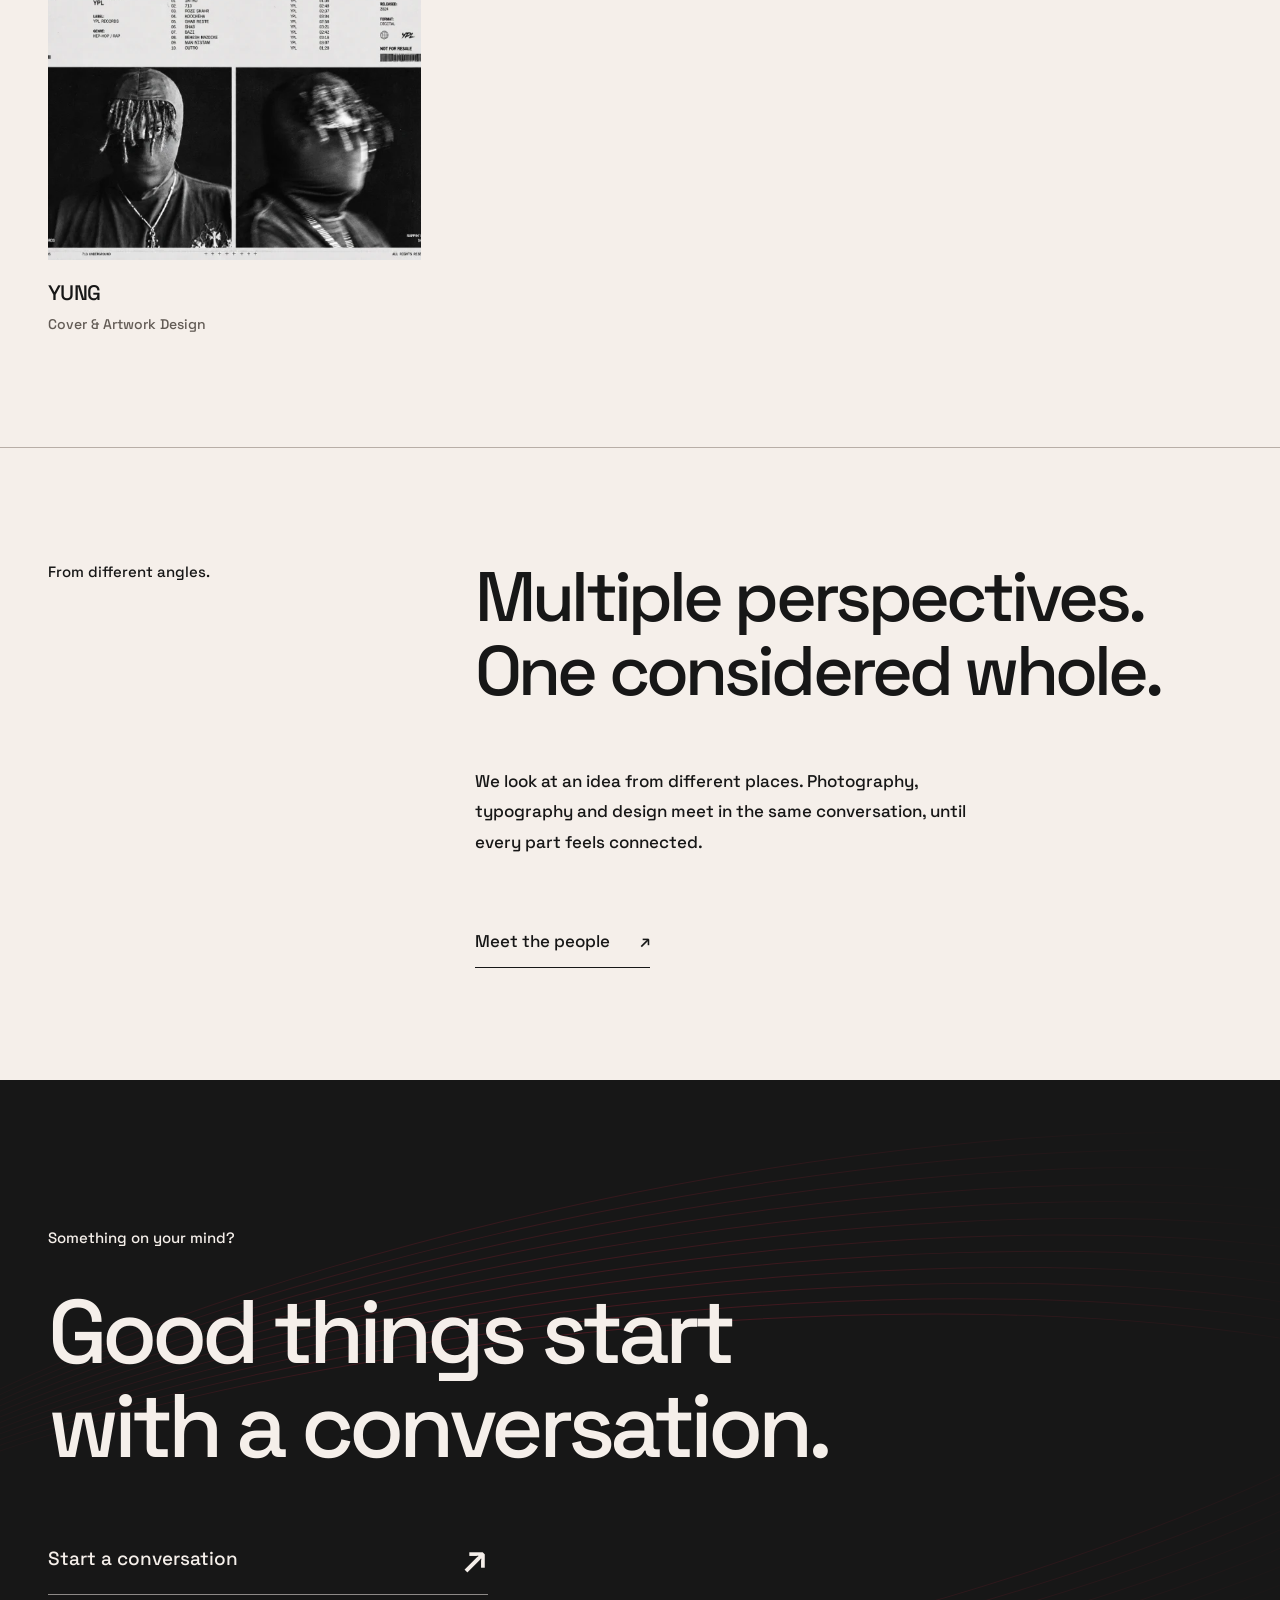
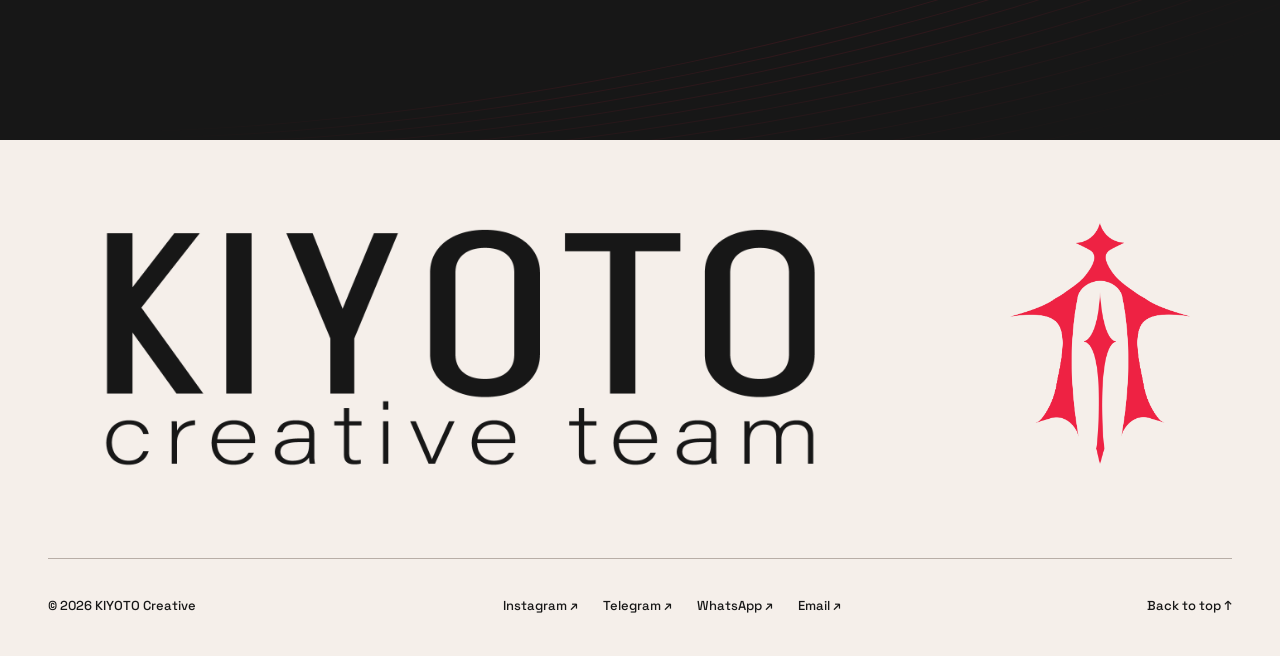
==== commit 42f57290: "Replay startup reveal on reload and preserve animation during resize" ====
--- a/index.html
+++ b/index.html
@@ -1,2 +1,2 @@
 <!doctype html>
-<html lang="en" dir="ltr"><head><meta charset="utf-8"><meta name="viewport" content="width=device-width,initial-scale=1"><meta name="theme-color" content="#F5EFEA"><title>KIYOTO Creative Team</title><link rel="preload" href="assets/space-grotesk.ttf" as="font" type="font/ttf" crossorigin><link rel="stylesheet" href="assets/brand-masks.css?v=ea6741396519"><link rel="stylesheet" href="styles.css?v=6e21a27ca6cb"><script src="vendor/gsap.min.js?v=3d1bea374ab1" defer></script><script src="vendor/ScrollTrigger.min.js?v=b5bb360661f4" defer></script><script src="vendor/Flip.min.js?v=6e9434933eb2" defer></script><script src="assets/logo-points.js?v=62cf84e89394" defer></script><script src="content.js?v=c83c86eb7b8a" defer></script><link rel="stylesheet" href="editor-runtime.css?v=fc6ba5ceea75"><script src="editor-data.js?v=737ee76d7b07" defer></script><script src="editor-runtime.js?v=1d9a0e1e2d4f" defer></script><script src="motion.js?v=41f3bd8a7fcf" defer></script><script src="app.js?v=544a3bed52ea" defer></script><meta name="description" content="An independent creative team. Photography, film, brand identity and design."><link rel="canonical" href="https://kiyotoadv.github.io/"><link rel="icon" href="assets/site-favicon.png"><link rel="apple-touch-icon" href="assets/apple-touch-icon.png"><meta property="og:type" content="website"><meta property="og:title" content="KIYOTO Creative Team"><meta property="og:description" content="An independent creative team. Photography, film, brand identity and design."><meta property="og:url" content="https://kiyotoadv.github.io/"><meta property="og:image" content="https://kiyotoadv.github.io/assets/social-preview.png"><meta name="twitter:card" content="summary_large_image"><meta name="twitter:title" content="KIYOTO Creative Team"><meta name="twitter:description" content="An independent creative team. Photography, film, brand identity and design."><meta name="twitter:image" content="https://kiyotoadv.github.io/assets/social-preview.png"></head><body data-page="work"><div id="app"></div><noscript>KIYOTO — Please enable JavaScript. لطفاً جاوااسکریپت را فعال کنید.</noscript></body></html>+<html lang="en" dir="ltr"><head><meta charset="utf-8"><meta name="viewport" content="width=device-width,initial-scale=1"><meta name="theme-color" content="#F5EFEA"><title>KIYOTO Creative Team</title><link rel="preload" href="assets/space-grotesk.ttf" as="font" type="font/ttf" crossorigin><link rel="stylesheet" href="assets/brand-masks.css?v=ea6741396519"><link rel="stylesheet" href="styles.css?v=6e21a27ca6cb"><script src="vendor/gsap.min.js?v=3d1bea374ab1" defer></script><script src="vendor/ScrollTrigger.min.js?v=b5bb360661f4" defer></script><script src="vendor/Flip.min.js?v=6e9434933eb2" defer></script><script src="assets/logo-points.js?v=62cf84e89394" defer></script><script src="content.js?v=c83c86eb7b8a" defer></script><link rel="stylesheet" href="editor-runtime.css?v=fc6ba5ceea75"><script src="editor-data.js?v=737ee76d7b07" defer></script><script src="editor-runtime.js?v=1d9a0e1e2d4f" defer></script><script src="motion.js?v=6d7c96d9c8c3" defer></script><script src="app.js?v=ac269e6e8795" defer></script><meta name="description" content="An independent creative team. Photography, film, brand identity and design."><link rel="canonical" href="https://kiyotoadv.github.io/"><link rel="icon" href="assets/site-favicon.png"><link rel="apple-touch-icon" href="assets/apple-touch-icon.png"><meta property="og:type" content="website"><meta property="og:title" content="KIYOTO Creative Team"><meta property="og:description" content="An independent creative team. Photography, film, brand identity and design."><meta property="og:url" content="https://kiyotoadv.github.io/"><meta property="og:image" content="https://kiyotoadv.github.io/assets/social-preview.png"><meta name="twitter:card" content="summary_large_image"><meta name="twitter:title" content="KIYOTO Creative Team"><meta name="twitter:description" content="An independent creative team. Photography, film, brand identity and design."><meta name="twitter:image" content="https://kiyotoadv.github.io/assets/social-preview.png"></head><body data-page="work"><div id="app"></div><noscript>KIYOTO — Please enable JavaScript. لطفاً جاوااسکریپت را فعال کنید.</noscript></body></html>
